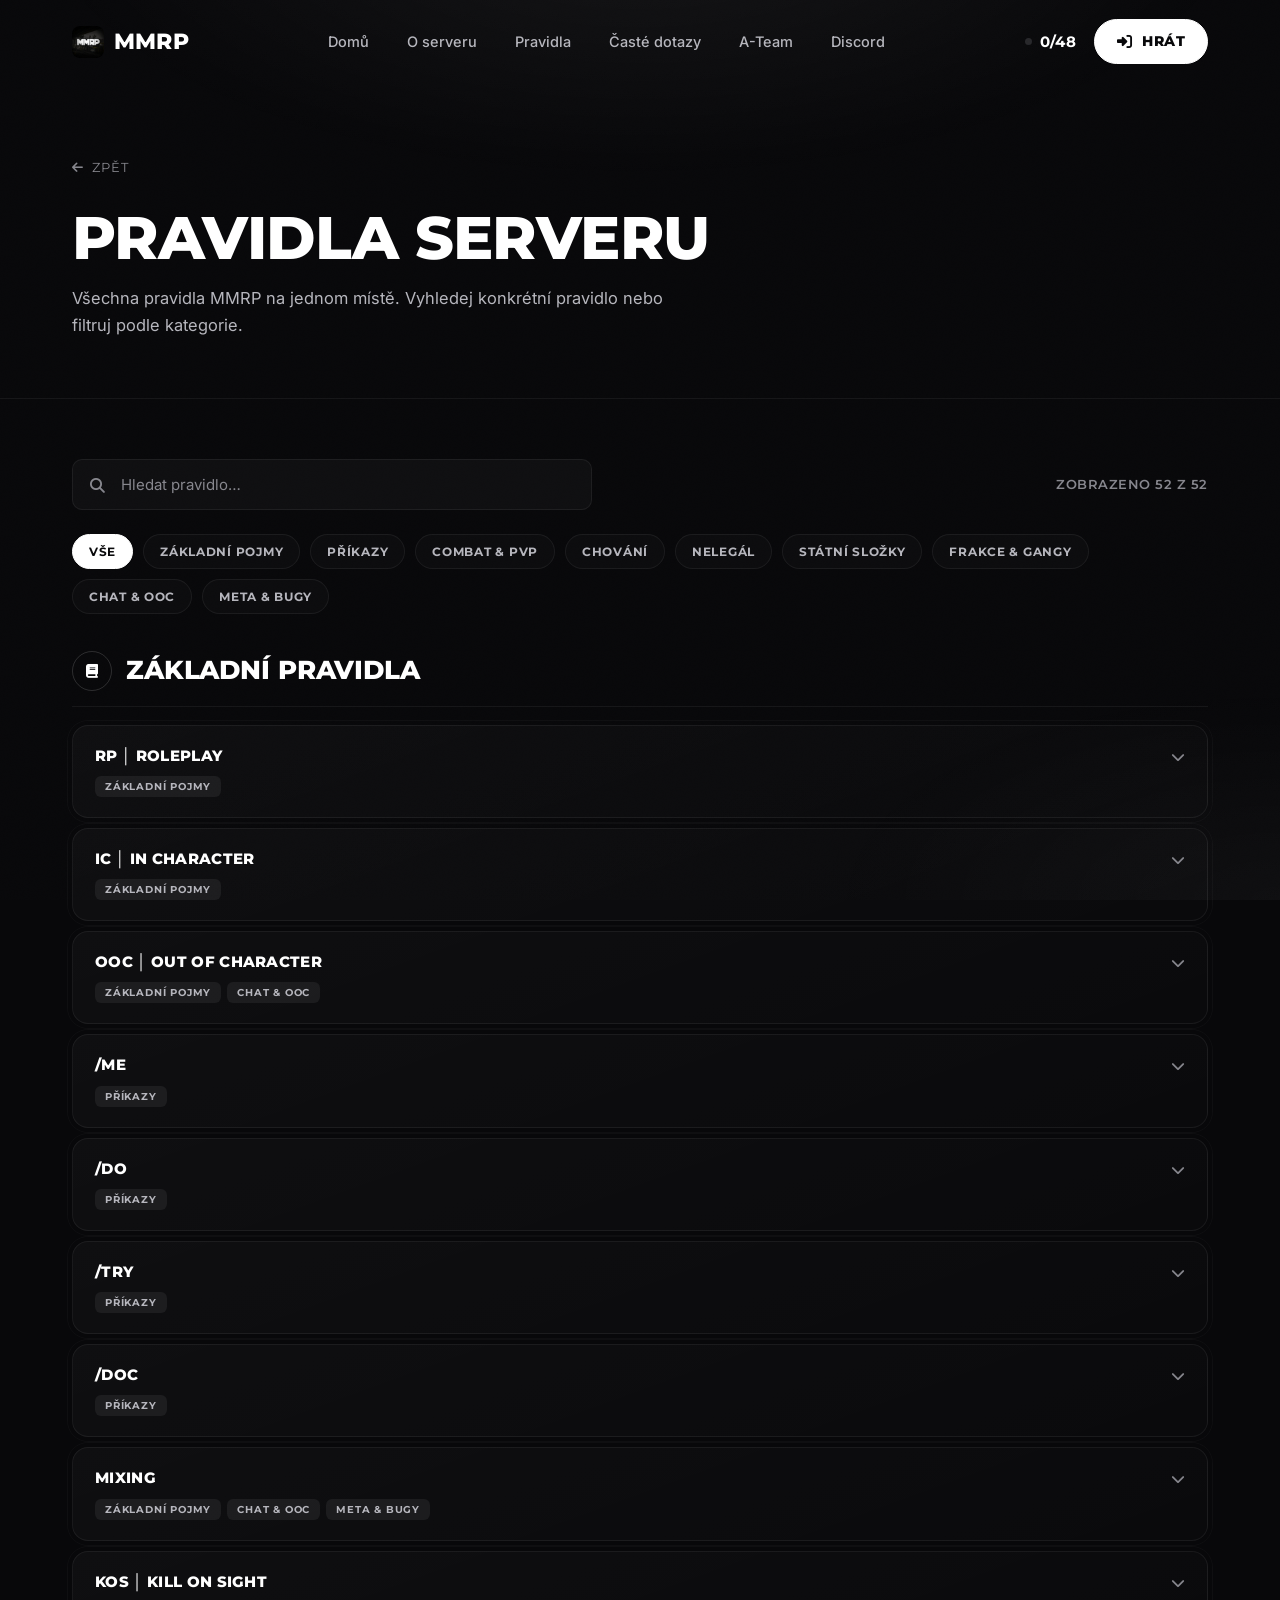
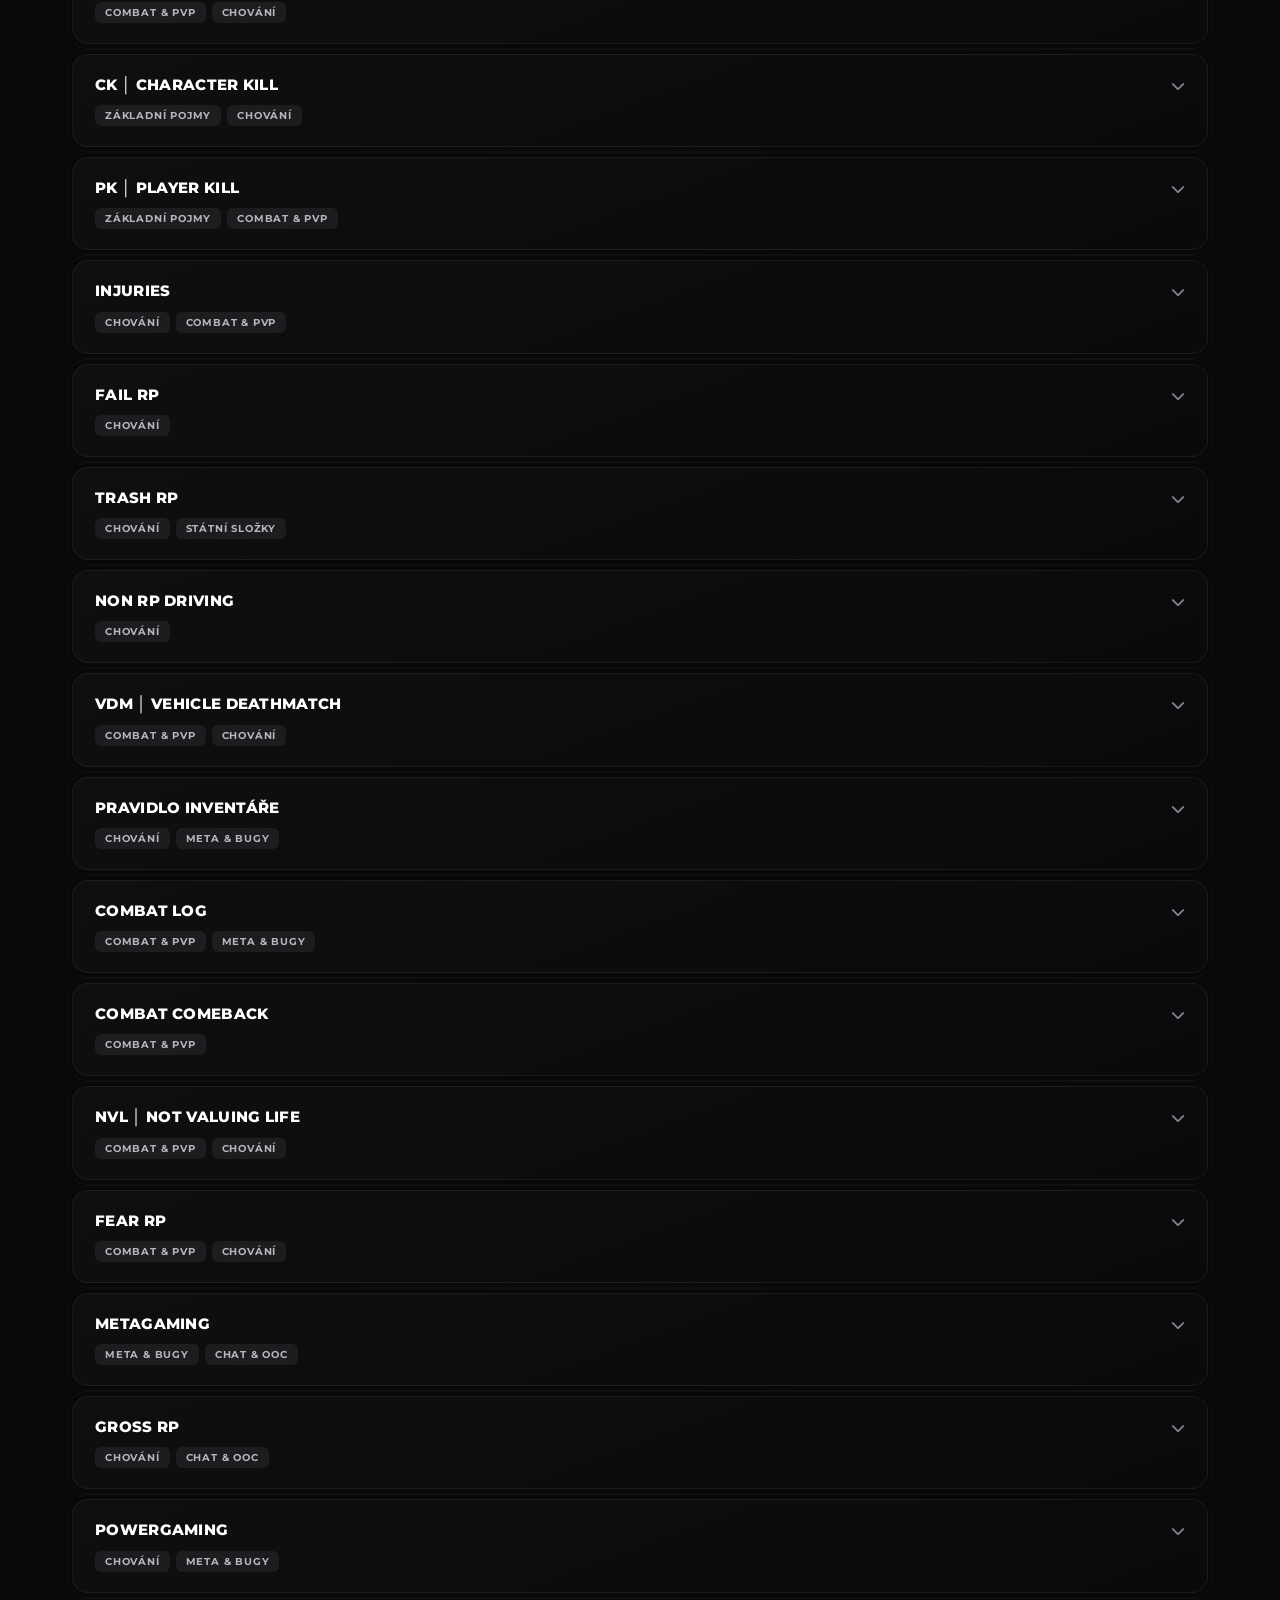
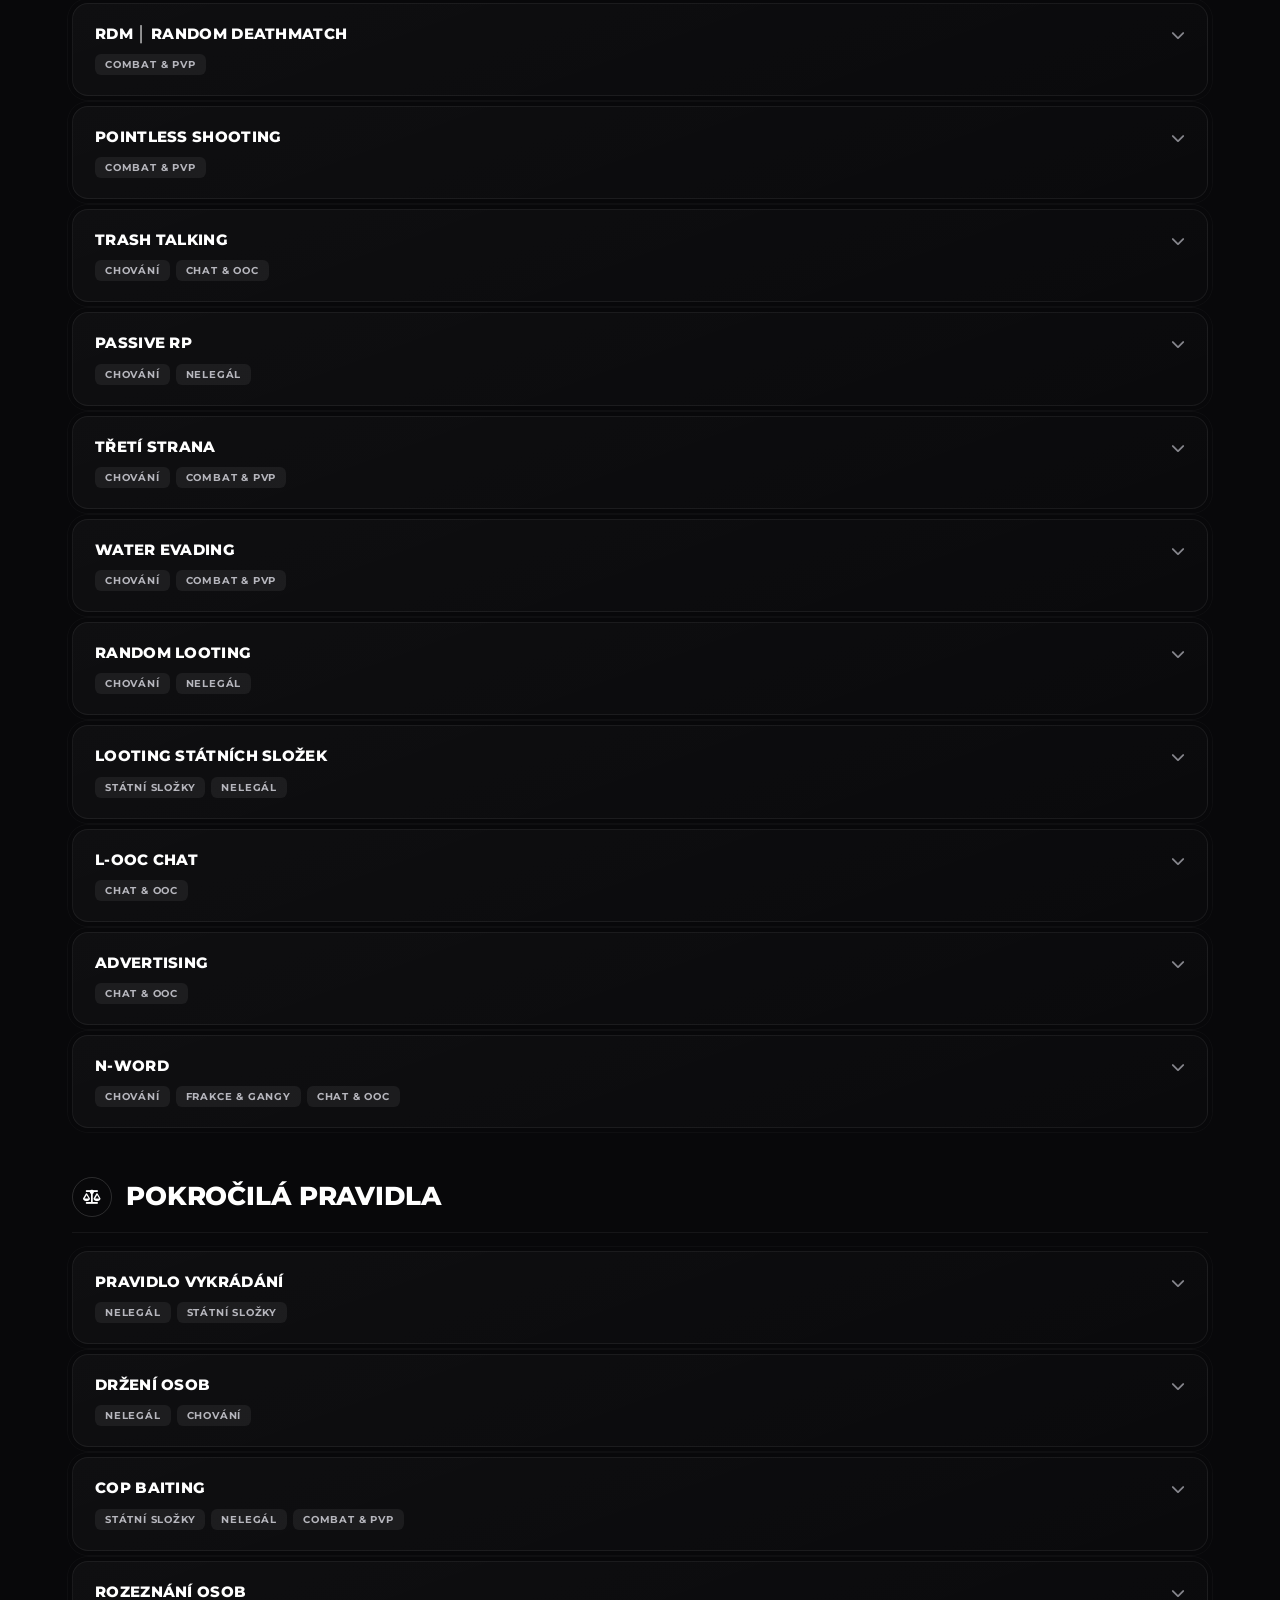
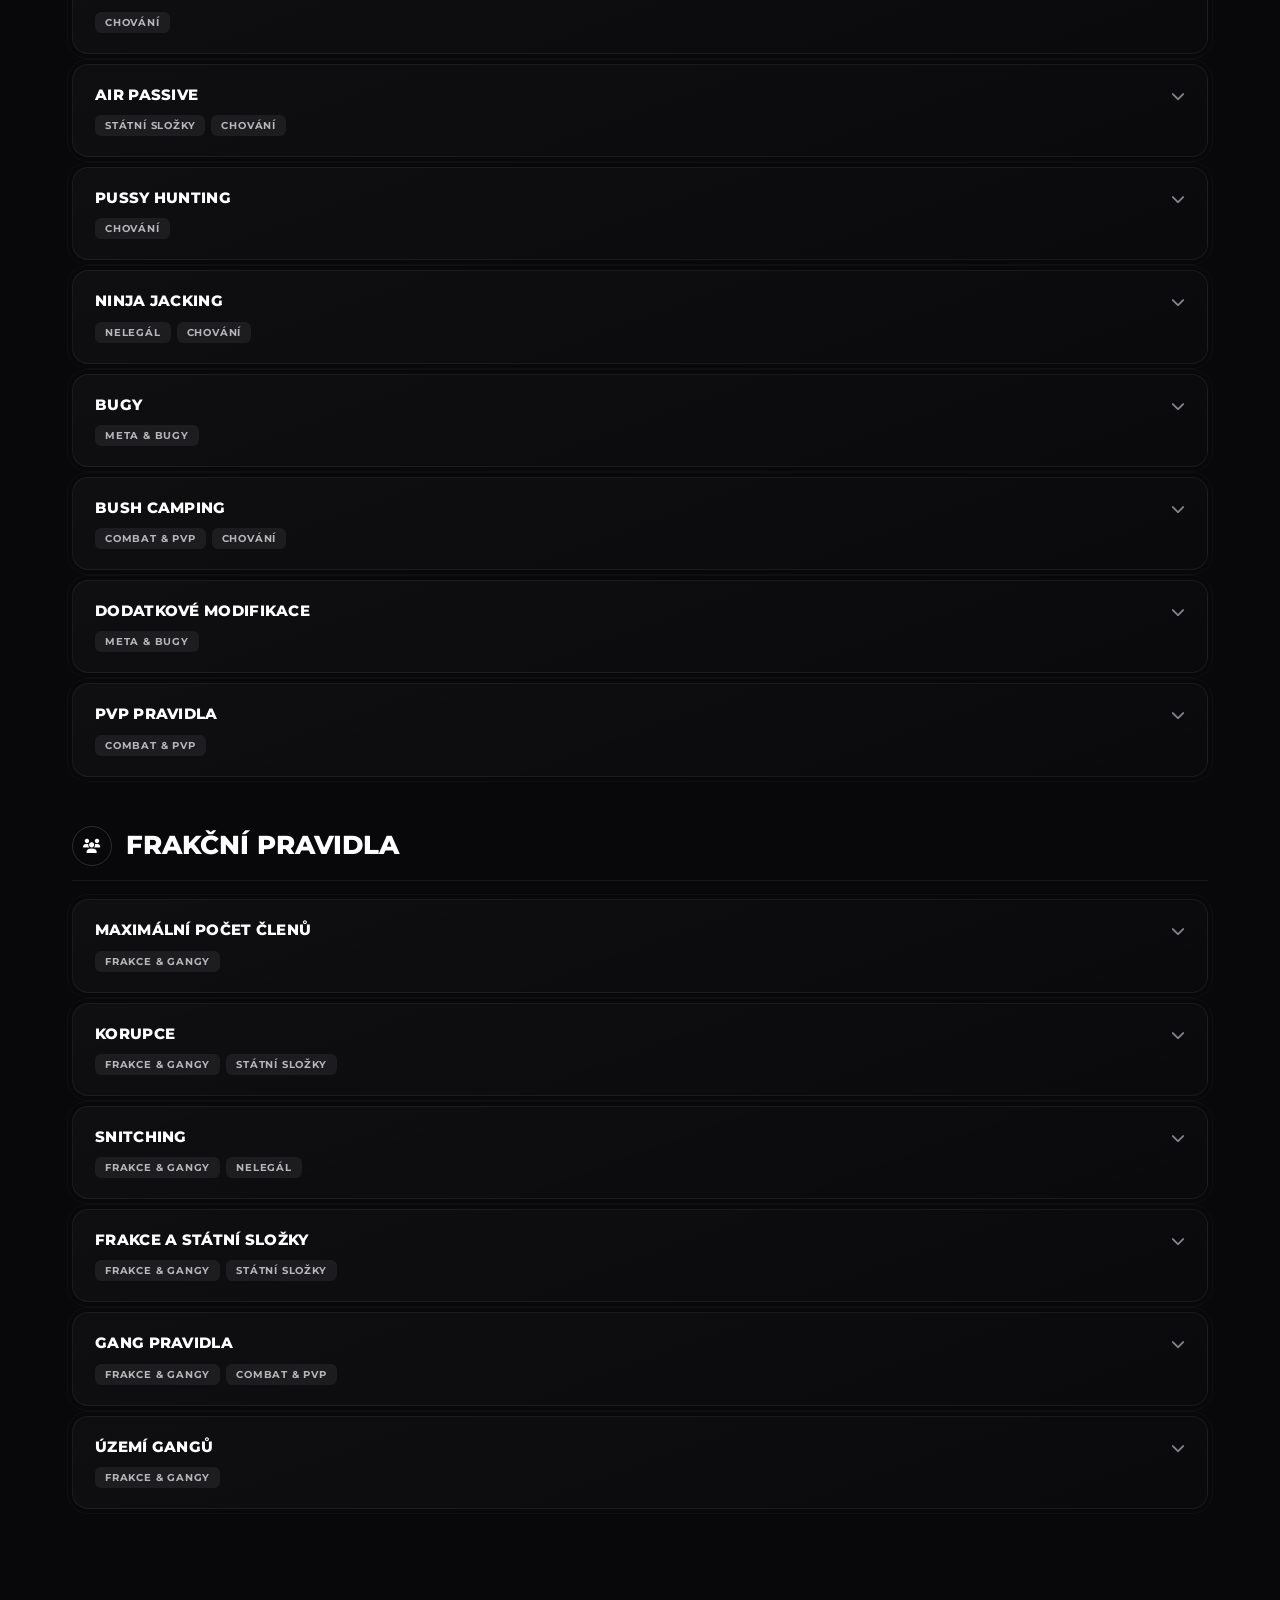
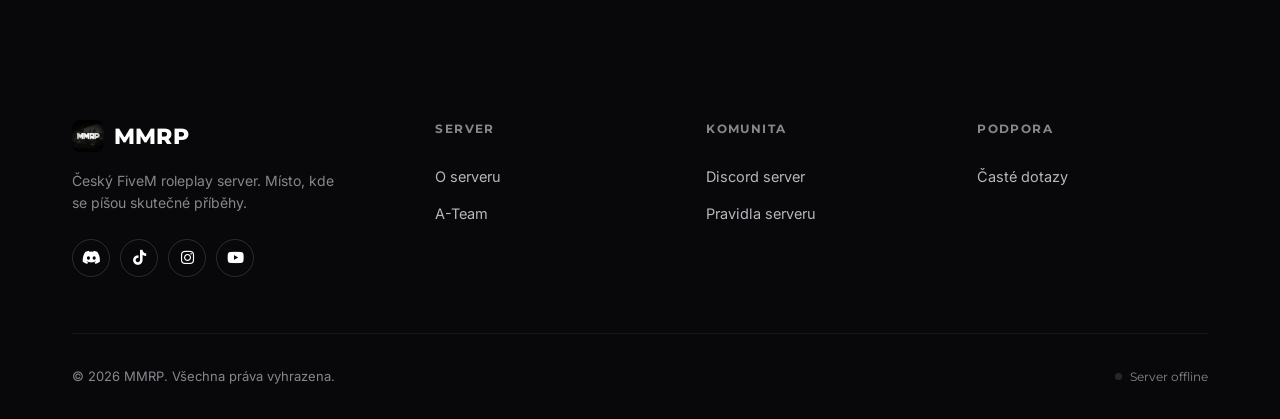
==== pravidla.html @ ff93339a "Přidat stránku pravidel s vyhledáváním, tagy a všemi pravidly z GitBooku Co-authored-by: Govenn <luk" ====
<!DOCTYPE html>
<html lang="cs">
<head>
<meta charset="UTF-8">
<meta name="viewport" content="width=device-width, initial-scale=1.0">
<title>Pravidla serveru | MMRP</title>
<meta name="description" content="Kompletní pravidla FiveM roleplay serveru MMRP — vyhledávání, kategorie a tagy.">

<link rel="preconnect" href="https://fonts.googleapis.com">
<link rel="preconnect" href="https://fonts.gstatic.com" crossorigin>
<link href="https://fonts.googleapis.com/css2?family=Montserrat:wght@400;500;700;800;900&family=Inter:wght@400;500;600;700;800&family=JetBrains+Mono:wght@400;500;600;700&display=swap" rel="stylesheet">
<link rel="stylesheet" href="https://cdnjs.cloudflare.com/ajax/libs/font-awesome/6.5.1/css/all.min.css">
<link rel="icon" type="image/png" href="favicon.png">
<link rel="stylesheet" href="style.css">
</head>
<body>
<nav class="nav" id="nav">
  <div class="nav-inner">
    <a href="index.html" class="logo">
      <img src="logo.webp" alt="" class="logo-icon">
      MMRP
    </a>

    <div class="nav-links" id="navLinks">
      <a href="index.html#home">Domů</a>
      <a href="index.html#o-serveru">O serveru</a>
      <a href="pravidla.html">Pravidla</a>
      <a href="index.html#faq">Časté dotazy</a>
      <a href="tym.html">A-Team</a>
      <a href="https://discord.gg/dqZ7HvwFc6" target="_blank" rel="noopener">Discord</a>
    </div>

    <div class="nav-right">
      <span class="player-count" id="playerCount">
        <span class="live-dot js-status-dot"></span><span class="js-player-count">0/48</span>
      </span>

      <div class="nav-cta">
        <a href="fivem://connect/000.000.000.000:30120" class="btn btn--primary">
          <i class="fa-solid fa-right-to-bracket"></i> Hrát
        </a>
      </div>

      <button class="nav-toggle" id="navToggle" aria-label="Otevřít menu" aria-expanded="false">
        <span class="nav-toggle-bar"></span>
        <span class="nav-toggle-bar"></span>
        <span class="nav-toggle-bar"></span>
      </button>
    </div>
  </div>
</nav>

<header class="page-hero">
  <div class="container">
    <a href="index.html" class="back-link"><i class="fa-solid fa-arrow-left"></i> Zpět</a>
    <h1 class="page-title">Pravidla serveru</h1>
    <p class="page-lead">Všechna pravidla MMRP na jednom místě. Vyhledej konkrétní pravidlo nebo filtruj podle kategorie.</p>
  </div>
</header>

<section class="section rules-page">
  <div class="container">
    <div class="rules-toolbar reveal">
      <div class="rules-search-wrap">
        <i class="fa-solid fa-magnifying-glass"></i>
        <input type="search" class="rules-search" id="rulesSearch" placeholder="Hledat pravidlo…" autocomplete="off">
      </div>
      <p class="rules-count" id="rulesCount">Načítám pravidla…</p>
    </div>

    <div class="rules-tags reveal" id="rulesTags"></div>

    <div class="rules-results reveal" id="rulesResults">
      <p class="rules-status" id="rulesStatus">Načítám pravidla…</p>
    </div>
  </div>
</section>

<footer class="footer">
  <div class="container">
    <div class="footer-top">
      <div class="footer-brand">
        <a href="index.html" class="logo"><img src="logo.webp" alt="" class="logo-icon">MMRP</a>
        <p class="footer-tagline">Český FiveM roleplay server. Místo, kde se píšou skutečné příběhy.</p>
        <div class="footer-socials">
          <a href="https://discord.gg/dqZ7HvwFc6" target="_blank" rel="noopener" aria-label="Discord"><i class="fa-brands fa-discord"></i></a>
          <a href="#" target="_blank" rel="noopener" aria-label="TikTok"><i class="fa-brands fa-tiktok"></i></a>
          <a href="#" target="_blank" rel="noopener" aria-label="Instagram"><i class="fa-brands fa-instagram"></i></a>
          <a href="#" target="_blank" rel="noopener" aria-label="YouTube"><i class="fa-brands fa-youtube"></i></a>
        </div>
      </div>

      <div class="footer-col">
        <p class="footer-col-title">Server</p>
        <a href="index.html#o-serveru">O serveru</a>
        <a href="tym.html">A-Team</a>
      </div>

      <div class="footer-col">
        <p class="footer-col-title">Komunita</p>
        <a href="https://discord.gg/dqZ7HvwFc6" target="_blank" rel="noopener">Discord server</a>
        <a href="pravidla.html">Pravidla serveru</a>
      </div>

      <div class="footer-col">
        <p class="footer-col-title">Podpora</p>
        <a href="index.html#faq">Časté dotazy</a>
      </div>
    </div>

    <div class="footer-bottom">
      <span>&copy; <span id="year"></span> MMRP. Všechna práva vyhrazena.</span>
      <span class="footer-status"><span class="live-dot js-status-dot"></span><span class="js-status-text">Načítám stav serveru…</span></span>
    </div>
  </div>
</footer>

<script src="script.js" defer></script>
</body>
</html>
---- style.css ----
/* ============================================================
   MMRP — Český FiveM Roleplay Server
   Design: hluboká černá / bílá, glassmorphism, "reflektor ve tmě"
   ============================================================ */

:root{
  /* --- Barvy --- */
  --bg:            #08080a;
  --bg-elevated:   #0c0c0f;
  --card:          #101013;
  --card-hover:    #17171b;
  --white:         #ffffff;
  --gray-100:      #e7e7ea;
  --gray-300:      #b6b6bd;
  --gray-500:      #86868d;
  --gray-700:      #3c3c41;
  --border:        rgba(255,255,255,0.06);
  --border-strong: rgba(255,255,255,0.15);
  --glow:          rgba(255,255,255,0.14);

  /* --- Typografie --- */
  --font-display: 'Montserrat', sans-serif;
  --font-body:    'Inter', sans-serif;
  --font-mono:    'JetBrains Mono', monospace;

  /* --- Rozvržení --- */
  --nav-height: 84px;
  --radius-sm: 10px;
  --radius-md: 16px;
  --radius-lg: 24px;
  --ease: cubic-bezier(.16,.84,.44,1);
}

*,*::before,*::after{ box-sizing:border-box; margin:0; padding:0; }

html{
  scroll-behavior:smooth;
  background:var(--bg);
}

body{
  font-family:var(--font-body);
  background:var(--bg);
  color:var(--white);
  line-height:1.6;
  overflow-x:hidden;
  position:relative;
  -webkit-font-smoothing:antialiased;
}

/* jemný vinětový podklad + zrnitá textura pro "tajemný" pocit */
body::before{
  content:'';
  position:fixed;
  inset:0;
  background:
    radial-gradient(ellipse 80% 50% at 50% -10%, rgba(255,255,255,0.06), transparent 60%),
    radial-gradient(ellipse 60% 40% at 100% 100%, rgba(255,255,255,0.03), transparent 60%);
  pointer-events:none;
  z-index:0;
}

body::after{
  content:'';
  position:fixed;
  inset:0;
  z-index:999;
  pointer-events:none;
  opacity:.025;
  mix-blend-mode:overlay;
  background-image:url("data:image/svg+xml,%3Csvg xmlns='http://www.w3.org/2000/svg' width='140' height='140'%3E%3Cfilter id='n'%3E%3CfeTurbulence type='fractalNoise' baseFrequency='0.85' numOctaves='2' stitchTiles='stitch'/%3E%3C/filter%3E%3Crect width='100%25' height='100%25' filter='url(%23n)'/%3E%3C/svg%3E");
}

img{ max-width:100%; display:block; }
a{ color:inherit; text-decoration:none; }
ul{ list-style:none; }
button{ font-family:inherit; cursor:pointer; border:none; background:none; color:inherit; }

::selection{ background:var(--white); color:var(--bg); }

/* Přístupnost: viditelný focus */
a:focus-visible, button:focus-visible{
  outline:2px solid var(--white);
  outline-offset:4px;
  border-radius:4px;
}

/* Respekt k redukovanému pohybu */
@media (prefers-reduced-motion: reduce){
  *{ animation-duration:0.01ms !important; animation-iteration-count:1 !important; transition-duration:0.01ms !important; scroll-behavior:auto !important; }
}

.container{
  width:100%;
  max-width:1200px;
  margin:0 auto;
  padding:0 32px;
}

.section{
  position:relative;
  padding:130px 0;
  z-index:1;
}

.eyebrow{
  display:inline-flex;
  align-items:center;
  gap:10px;
  font-family:var(--font-display);
  font-size:12.5px;
  letter-spacing:.18em;
  text-transform:uppercase;
  color:var(--gray-500);
  margin-bottom:18px;
}
.eyebrow::before{
  content:'';
  width:22px; height:1px;
  background:var(--gray-500);
}

.section-title{
  font-family:var(--font-display);
  font-weight:800;
  font-size:clamp(34px, 5vw, 54px);
  letter-spacing:-.01em;
  line-height:1.08;
  text-transform:uppercase;
  margin-bottom:16px;
}

.section-desc{
  color:var(--gray-300);
  font-size:16.5px;
  max-width:560px;
  margin-bottom:64px;
}

/* --- Scroll reveal --- */
.reveal{
  opacity:0;
  transform:translateY(28px);
  transition:opacity .8s var(--ease), transform .8s var(--ease);
}
.reveal.is-visible{
  opacity:1;
  transform:translateY(0);
}

/* ============================== */
/* Tlačítka                        */
/* ============================== */
.btn{
  position:relative;
  display:inline-flex;
  align-items:center;
  justify-content:center;
  gap:10px;
  padding:16px 32px;
  font-family:var(--font-display);
  font-weight:800;
  font-size:14.5px;
  letter-spacing:.03em;
  text-transform:uppercase;
  border-radius:999px;
  transition:transform .35s var(--ease), box-shadow .35s var(--ease), background .35s var(--ease), color .35s var(--ease), border-color .35s var(--ease);
  overflow:hidden;
  white-space:nowrap;
}

.btn i{ font-size:15px; }

.btn--primary{
  background:var(--white);
  color:var(--bg);
  border:1px solid var(--white);
  box-shadow:0 0 0 0 rgba(255,255,255,.5);
}
.btn--primary:hover{
  transform:translateY(-3px);
  box-shadow:0 12px 34px rgba(255,255,255,.18);
}
.btn--primary:active{ transform:translateY(-1px); }

.btn--ghost{
  background:rgba(255,255,255,.03);
  color:var(--white);
  border:1px solid var(--border-strong);
  backdrop-filter:blur(12px);
}
.btn--ghost:hover{
  transform:translateY(-3px);
  background:rgba(255,255,255,.08);
  border-color:var(--white);
  box-shadow:0 12px 34px rgba(255,255,255,.08);
}

.btn-row{
  display:flex;
  flex-wrap:wrap;
  gap:16px;
}

/* ============================== */
/* Navigace                        */
/* ============================== */
.nav{
  position:fixed;
  top:0; left:0; right:0;
  z-index:200;
  height:var(--nav-height);
  display:flex;
  align-items:center;
  background:transparent;
  border-bottom:1px solid transparent;
  transition:background .4s var(--ease), border-color .4s var(--ease), backdrop-filter .4s var(--ease);
}
.nav.scrolled{
  background:rgba(8,8,10,.72);
  backdrop-filter:blur(18px) saturate(140%);
  border-bottom:1px solid var(--border);
}

.nav-inner{
  width:100%;
  max-width:1200px;
  margin:0 auto;
  padding:0 32px;
  display:flex;
  align-items:center;
  justify-content:space-between;
}

.logo{
  font-family:var(--font-display);
  font-weight:800;
  font-size:22px;
  letter-spacing:.01em;
  display:flex;
  align-items:center;
  gap:10px;
  transition:opacity .3s ease;
}
.logo:hover{ opacity:.85; }
.logo-icon{
  width:32px; height:32px;
  border-radius:8px;
  object-fit:cover;
  flex-shrink:0;
}

.nav-links{
  display:flex;
  align-items:center;
  gap:38px;
}
.nav-links a{
  font-size:14.5px;
  font-weight:500;
  color:var(--gray-300);
  position:relative;
  padding:6px 0;
  transition:color .3s ease;
}
.nav-links a::after{
  content:'';
  position:absolute;
  left:0; bottom:0;
  width:0%; height:1px;
  background:var(--white);
  transition:width .35s var(--ease);
}
.nav-links a:hover{ color:var(--white); }
.nav-links a:hover::after{ width:100%; }

.nav-right{
  display:flex;
  align-items:center;
  gap:18px;
}

.player-count{
  display:flex;
  align-items:center;
  font-family:var(--font-display);
  font-size:15px;
  font-weight:700;
  letter-spacing:.02em;
  color:var(--white);
  white-space:nowrap;
}

.nav-cta{
  display:flex;
  align-items:center;
  gap:14px;
}
.nav-cta .btn{ padding:11px 22px; font-size:13.5px; }

.nav-toggle{
  display:none;
  position:relative;
  width:40px;
  height:40px;
  color:var(--white);
  z-index:210;
}
.nav-toggle-bar{
  display:block;
  position:absolute;
  left:50%;
  width:22px;
  height:2px;
  border-radius:2px;
  background:currentColor;
  transform:translateX(-50%);
  transition:transform .35s var(--ease), top .35s var(--ease), opacity .25s var(--ease);
}
.nav-toggle-bar:nth-child(1){ top:13px; }
.nav-toggle-bar:nth-child(2){ top:19px; }
.nav-toggle-bar:nth-child(3){ top:25px; }
.nav-toggle.is-open .nav-toggle-bar:nth-child(1){
  top:19px;
  transform:translateX(-50%) rotate(45deg);
}
.nav-toggle.is-open .nav-toggle-bar:nth-child(2){
  opacity:0;
}
.nav-toggle.is-open .nav-toggle-bar:nth-child(3){
  top:19px;
  transform:translateX(-50%) rotate(-45deg);
}

@media (max-width:980px){
  .nav-links{
    position:fixed;
    top:var(--nav-height);
    left:0; right:0;
    flex-direction:column;
    align-items:center;
    gap:0;
    background:rgba(8,8,10,.97);
    backdrop-filter:blur(20px);
    border-bottom:1px solid var(--border);
    max-height:0;
    overflow:hidden;
    transition:max-height .45s var(--ease);
  }
  .nav-links.open{ max-height:400px; }
  .nav-links a{
    width:100%;
    padding:18px 32px;
    border-bottom:1px solid var(--border);
    text-align:center;
  }
  .nav-links a::after{ display:none; }
  .nav-cta{ display:none; }
  .nav-toggle{ display:block; }
}

@media (max-width:420px){
  .player-count{ font-size:14px; }
}

/* ============================== */
/* HERO                            */
/* ============================== */
.hero{
  position:relative;
  min-height:100svh;
  display:flex;
  align-items:center;
  justify-content:center;
  padding-top:var(--nav-height);
  overflow:hidden;
}

/* Video pozadí — noční město, ztlumené overlay gradientem */
.hero-video-wrap{
  position:absolute;
  inset:0;
  z-index:0;
  overflow:hidden;
  pointer-events:none;
}
.hero-video-cover{
  position:absolute;
  inset:0;
  z-index:1;
  background:var(--bg);
  transition:opacity 1.2s var(--ease);
}
.hero-video-wrap.is-ready .hero-video-cover{
  opacity:0;
}
.hero-video{
  position:absolute;
  top:50%;
  left:50%;
  width:100vw;
  height:56.25vw;
  min-width:177.78vh;
  min-height:100vh;
  border:0;
  transform:translate(-50%, -50%) scale(1.18);
  pointer-events:none;
  filter:saturate(.8) brightness(.55) contrast(1.05);
}
.hero-video-wrap::after{
  content:'';
  position:absolute;
  inset:0;
  z-index:2;
  background:
    radial-gradient(ellipse 90% 70% at 50% 40%, transparent 30%, rgba(8,8,10,.55) 100%),
    linear-gradient(180deg, rgba(8,8,10,.72) 0%, rgba(8,8,10,.35) 40%, rgba(8,8,10,.55) 75%, var(--bg) 100%);
}

.hero-content{
  position:relative;
  z-index:2;
  text-align:center;
  max-width:800px;
  margin:0 auto;
  padding:0 24px;
}

.hero-title{
  font-family:var(--font-display);
  font-weight:900;
  font-size:clamp(72px, 16vw, 160px);
  line-height:.94;
  letter-spacing:-.01em;
  color:var(--white);
  text-shadow:0 12px 60px rgba(0,0,0,.65);
}

.hero-desc{
  font-size:17px;
  color:var(--gray-300);
  max-width:540px;
  margin:20px auto 42px;
}

.hero .btn-row{
  justify-content:center;
  margin-bottom:70px;
}

.scroll-cue{
  display:flex;
  flex-direction:column;
  align-items:center;
  gap:8px;
  color:var(--gray-500);
  font-family:var(--font-display);
  font-size:11px;
  letter-spacing:.14em;
  text-transform:uppercase;
}
.scroll-cue i{
  animation:bounce 2s ease-in-out infinite;
}
@keyframes bounce{
  0%,100%{ transform:translateY(0); opacity:.5; }
  50%{ transform:translateY(8px); opacity:1; }
}

/* ============================== */
/* Sklo — společná karta            */
/* ============================== */
.glass-card{
  position:relative;
  isolation:isolate;
  background:linear-gradient(160deg, rgba(255,255,255,.03), rgba(255,255,255,.01));
  border:1px solid var(--border);
  outline:1px solid rgba(255,255,255,.03);
  outline-offset:4px;
  border-radius:var(--radius-md);
  overflow:hidden;
  transform:translateZ(0);
  transition:transform .5s var(--ease), border-color .5s var(--ease), outline-color .5s var(--ease), box-shadow .5s var(--ease);
}
/* Glow vychází z levého horního rohu a rozlije se přes celou dlaždici
   (jen transform + opacity → plynulé, GPU-akcelerované) */
.glass-card::before{
  content:'';
  position:absolute;
  top:0; left:0;
  width:180%;
  aspect-ratio:1;
  background:radial-gradient(
    circle at 0 0,
    rgba(var(--glow-color, 255, 255, 255), 0.16),
    rgba(var(--glow-color, 255, 255, 255), 0.05) 45%,
    transparent 72%
  );
  opacity:0;
  transform:translate(-18%, -18%) scale(.3);
  transform-origin:top left;
  transition:opacity .45s var(--ease), transform .9s var(--ease);
  pointer-events:none;
  z-index:0;
}
.glass-card > * {
  position:relative;
  z-index:1;
}
.glass-card:hover{
  transform:translateY(-5px) translateZ(0);
  border-color:var(--border-strong);
  outline-color:rgba(255,255,255,.08);
  box-shadow:0 18px 40px rgba(0,0,0,.45);
}
.glass-card:hover::before{
  opacity:1;
  transform:translate(-18%, -18%) scale(1);
}

/* ============================== */
/* STATISTIKY SMAZÁNY */
/* ============================== */
.live-dot{
  display:inline-block;
  width:7px; height:7px;
  border-radius:50%;
  background:var(--white);
  margin-right:8px;
  animation:pulse 1.8s ease-in-out infinite;
}
@keyframes pulse{
  0%,100%{ opacity:1; box-shadow:0 0 0 0 rgba(255,255,255,.5); }
  50%{ opacity:.4; box-shadow:0 0 0 6px rgba(255,255,255,0); }
}

/* Stav "server offline" — nastaveno automaticky přes JS (třída is-offline) */
.live-dot.is-offline{
  background:var(--gray-700);
  animation:none;
  opacity:.6;
}

/* ============================== */
/* STATISTIKY                      */
/* ============================== */
.stats-section{
  padding-top:0;
}

#o-serveru + .stats-section .section-desc{
  margin-bottom:44px;
}

.stats-grid{
  display:grid;
  grid-template-columns:repeat(2, 1fr);
  gap:20px;
  max-width:640px;
}

.stat-card{
  padding:32px 28px;
  text-align:center;
}

.stat-label{
  display:inline-flex;
  align-items:center;
  justify-content:center;
  gap:8px;
  font-family:var(--font-display);
  font-size:12px;
  font-weight:700;
  letter-spacing:.12em;
  text-transform:uppercase;
  color:var(--gray-500);
  margin-bottom:14px;
}

.stat-label i{
  font-size:13px;
  color:var(--gray-300);
}

.stat-value{
  font-family:var(--font-display);
  font-weight:800;
  font-size:clamp(40px, 6vw, 56px);
  line-height:1;
  letter-spacing:-.02em;
  color:var(--white);
}

/* ============================== */
/* O SERVERU / FEATURES            */
/* ============================== */
.features-grid{
  display:grid;
  grid-template-columns:repeat(4, 1fr);
  gap:20px;
  max-width:960px;
  margin:0 auto;
}

.feature-card{
  padding:0;
  display:flex;
  flex-direction:column;
  outline-color:rgba(255,255,255,.1);
}

.feature-card-head{
  display:flex;
  align-items:center;
  justify-content:center;
  min-height:0;
  margin:10px 10px 0;
  padding:12px 10px;
  background:var(--white);
  border-radius:10px;
  text-align:center;
}

.feature-icon{
  width:52px; height:52px;
  border-radius:14px;
  background:rgba(255,255,255,.05);
  border:1px solid var(--border);
  display:flex; align-items:center; justify-content:center;
  font-size:19px;
  color:var(--white);
  overflow:visible;
  flex-shrink:0;
  transition:background .35s var(--ease), border-color .35s var(--ease), color .3s var(--ease), box-shadow .35s var(--ease), transform .45s var(--ease);
}
.feature-icon i{
  display:inline-block;
  will-change:transform;
  transform-origin:50% 80%;
  transition:transform .55s var(--ease), color .3s var(--ease);
}
.guide-cta-card:hover .feature-icon{
  background:#ffffff;
  border-color:#ffffff;
  color:#08080a;
  transform:translateY(-2px);
  box-shadow:inset 0 1px 0 rgba(255,255,255,.8), 0 12px 26px rgba(0,0,0,.35);
}
.guide-cta-card:hover .feature-icon i{
  color:#08080a;
  transform:translateY(-8px) translateX(4px) rotate(-16deg) scale(1.16);
}

.feature-card:hover{
  transform:translateZ(0);
  border-color:var(--border);
  outline-color:rgba(255,255,255,.24);
  box-shadow:none;
}
.feature-card:hover::before{
  opacity:0;
  transform:translate(-18%, -18%) scale(.3);
}

.feature-title{
  font-family:var(--font-display);
  font-weight:900;
  font-size:clamp(17px, 1.85vw, 20px);
  line-height:1.1;
  letter-spacing:-.01em;
  text-transform:uppercase;
  color:var(--bg);
  margin:0;
  width:100%;
  text-align:center;
}

.feature-desc{
  padding:20px 20px 26px;
  font-size:14px;
  color:var(--gray-500);
  line-height:1.7;
}

/* ============================== */
/* TÝM                             */
/* ============================== */
.team-grid{
  display:grid;
  grid-template-columns:repeat(4, 1fr);
  gap:24px;
}

.team-card{
  padding:36px 28px;
  text-align:center;
}

.avatar{
  position:relative;
  width:78px; height:78px;
  border-radius:50%;
  margin:0 auto 22px;
  display:flex; align-items:center; justify-content:center;
  overflow:hidden;
  font-family:var(--font-display);
  font-weight:800;
  font-size:22px;
  letter-spacing:0;
  background:linear-gradient(155deg, rgba(255,255,255,.14), rgba(255,255,255,.02));
  border:1px solid var(--border-strong);
  transition:border-color .4s ease;
}
.avatar img{
  width:100%;
  height:100%;
  object-fit:cover;
}

.team-status{
  text-align:center;
  color:var(--gray-500);
  font-family:var(--font-display);
  font-size:13.5px;
  padding:40px 0;
}

.team-updated{
  text-align:center;
  color:var(--gray-500);
  font-family:var(--font-display);
  font-size:12px;
  letter-spacing:.05em;
  margin-top:44px;
}

/* --- Kategorie týmu: Management (fialová) / High Staff (červená) / Staff (modrá) --- */
:root{
  --glow-management: 168, 85, 247;
  --glow-highstaff:  239, 68, 68;
  --glow-staff:      59, 130, 246;
}

.team-group{ margin-bottom:64px; }
.team-group:last-child{ margin-bottom:0; }

.team-group-title{
  width:100vw;
  margin:0 0 28px calc(50% - 50vw);
  padding:16px 0;
  font-family:var(--font-display);
  font-weight:800;
  font-size:clamp(26px, 3vw, 32px);
  line-height:1.2;
  letter-spacing:-.005em;
  text-transform:uppercase;
  text-align:center;
  color:var(--bg);
  background:var(--white);
}

/* Kategorie: barevný akcent na rámečku avataru */
.team-card[data-category="management"] .avatar{
  border:2px solid rgb(var(--glow-management));
}
.team-card[data-category="high-staff"] .avatar{
  border:2px solid rgb(var(--glow-highstaff));
}
.team-card[data-category="staff"] .avatar{
  border:2px solid rgb(var(--glow-staff));
}

.team-card:hover{
  transform:translateZ(0);
  border-color:var(--border);
  outline-color:rgba(255,255,255,.03);
  box-shadow:none;
}
.team-card:hover::before{
  opacity:0;
  transform:translate(-18%, -18%) scale(.3);
}

.team-name{
  font-size:16.5px;
  font-weight:700;
  margin-bottom:6px;
}

.team-role{
  font-family:var(--font-display);
  font-weight:700;
  font-size:11.5px;
  letter-spacing:.06em;
  text-transform:uppercase;
  color:var(--white);
  display:inline-block;
  padding:6px 14px;
  border:none;
  border-radius:6px;
}
.team-card[data-category="management"] .team-role{
  background:rgb(var(--glow-management));
}
.team-card[data-category="high-staff"] .team-role{
  background:rgb(var(--glow-highstaff));
}
.team-card[data-category="staff"] .team-role{
  background:rgb(var(--glow-staff));
}


.team-card[data-category="management"] { --glow-color: var(--glow-management); }
.team-card[data-category="high-staff"] { --glow-color: var(--glow-highstaff); }
.team-card[data-category="staff"] { --glow-color: var(--glow-staff); }

/* ============================== */
/* FINÁLNÍ CTA PÁS                 */
/* ============================== */
.cta-band{
  position:relative;
  padding:110px 0;
  text-align:center;
  border-top:1px solid var(--border);
  border-bottom:1px solid var(--border);
  overflow:hidden;
}
.cta-band::before{
  content:'';
  position:absolute;
  left:50%; top:50%;
  width:900px; height:400px;
  background:radial-gradient(ellipse, rgba(255,255,255,.07), transparent 65%);
  transform:translate(-50%,-50%);
  pointer-events:none;
}
.cta-title{
  font-family:var(--font-display);
  font-weight:800;
  font-size:clamp(32px, 5vw, 50px);
  letter-spacing:-.01em;
  text-transform:uppercase;
  margin-bottom:20px;
  position:relative;
}
.cta-desc{
  color:var(--gray-300);
  max-width:480px;
  margin:0 auto 40px;
  position:relative;
}
.cta-band .btn-row{ justify-content:center; position:relative; }

/* ============================== */
/* FOOTER                          */
/* ============================== */
.footer{
  padding:80px 0 32px;
  position:relative;
  z-index:1;
}

.footer-top{
  display:grid;
  grid-template-columns:1.4fr 1fr 1fr 1fr;
  gap:40px;
  padding-bottom:56px;
  border-bottom:1px solid var(--border);
  margin-bottom:32px;
}

.footer-brand .logo{ margin-bottom:16px; }
.footer-tagline{
  color:var(--gray-500);
  font-size:14px;
  max-width:280px;
  margin-bottom:24px;
}

.footer-socials{
  display:flex;
  gap:10px;
}
.footer-socials a{
  width:38px; height:38px;
  border-radius:50%;
  border:1px solid var(--border-strong);
  display:flex; align-items:center; justify-content:center;
  font-size:15px;
  transition:background .3s ease, color .3s ease, transform .3s ease;
}
.footer-socials a:hover{
  background:var(--white);
  color:var(--bg);
  transform:translateY(-3px);
}

.footer-col-title{
  font-family:var(--font-display);
  font-weight:700;
  font-size:12px;
  letter-spacing:.12em;
  text-transform:uppercase;
  color:var(--gray-500);
  margin-bottom:20px;
}

.footer-col a{
  display:block;
  font-size:14.5px;
  color:var(--gray-300);
  padding:7px 0;
  transition:color .3s ease, padding-left .3s ease;
}
.footer-col a:hover{
  color:var(--white);
  padding-left:5px;
}

.footer-bottom{
  display:flex;
  align-items:center;
  justify-content:space-between;
  flex-wrap:wrap;
  gap:14px;
  color:var(--gray-500);
  font-size:13px;
}
.footer-bottom .footer-status{
  display:flex;
  align-items:center;
  font-family:var(--font-display);
  font-size:12px;
}

/* ============================== */
/* Responzivita                    */
/* ============================== */
@media (max-width:1024px){
  .stats-grid{ grid-template-columns:repeat(2, 1fr); }
  .features-grid{ grid-template-columns:repeat(2, 1fr); }
  .team-grid{ grid-template-columns:repeat(2, 1fr); }
  .footer-top{ grid-template-columns:1fr 1fr; }
}

@media (max-width:640px){
  .section{ padding:90px 0; }
  .container{ padding:0 22px; }
  .stats-grid{ grid-template-columns:1fr; }
  .features-grid{ grid-template-columns:1fr; }
  .team-grid{ grid-template-columns:1fr 1fr; gap:14px; }
  .footer-top{ grid-template-columns:1fr; gap:36px; }
  .btn-row{ flex-direction:column; width:100%; }
  .btn{ width:100%; }
  .hero-title{ font-size:clamp(64px, 22vw, 110px); }
  .section-desc{ margin-bottom:44px; }
}

/* ============================================================
   PODSTRÁNKY (Pravidla, Whitelist, FAQ, Nahlásit chybu, Stížnost)
   ============================================================ */
.page-hero{
  padding:calc(var(--nav-height) + 70px) 0 60px;
  position:relative;
  border-bottom:1px solid var(--border);
}

.back-link{
  display:inline-flex;
  align-items:center;
  gap:8px;
  font-family:var(--font-display);
  font-size:12.5px;
  letter-spacing:.08em;
  text-transform:uppercase;
  color:var(--gray-500);
  margin-bottom:28px;
  transition:color .3s ease, gap .3s ease;
}
.back-link:hover{ color:var(--white); gap:12px; }

.page-title{
  font-family:var(--font-display);
  font-weight:800;
  font-size:clamp(36px, 6vw, 60px);
  letter-spacing:-.01em;
  text-transform:uppercase;
  line-height:1.05;
  margin-bottom:16px;
}

.page-lead{
  color:var(--gray-300);
  max-width:620px;
  font-size:16.5px;
}

/* --- Pravidla (skupiny pravidel) --- */
.rule-group{ margin-bottom:56px; }
.rule-group-title{
  display:flex;
  align-items:center;
  gap:14px;
  font-family:var(--font-display);
  font-weight:800;
  font-size:23px;
  text-transform:uppercase;
  letter-spacing:-.005em;
  margin-bottom:22px;
}
.rule-group-title i{
  font-size:15px;
  width:38px; height:38px;
  border-radius:50%;
  border:1px solid var(--border-strong);
  display:flex; align-items:center; justify-content:center;
  flex-shrink:0;
}
.rule-list{ display:flex; flex-direction:column; gap:8px; }
.rule-item{
  display:flex;
  gap:16px;
  padding:18px 22px;
  border-radius:var(--radius-sm);
  border:1px solid var(--border);
  background:rgba(255,255,255,.02);
  transition:border-color .3s ease, background .3s ease;
}
.rule-item:hover{ border-color:var(--border-strong); background:rgba(255,255,255,.04); }
.rule-num{
  font-family:var(--font-mono);
  color:var(--gray-500);
  font-size:13px;
  flex-shrink:0;
  padding-top:2px;
}
.rule-text{ color:var(--gray-300); font-size:15px; line-height:1.7; }
.rule-text strong{ color:var(--white); }

/* --- Kroky (Whitelist proces) --- */
.steps-list{ display:flex; flex-direction:column; }
.step-item{
  position:relative;
  display:flex;
  gap:24px;
  padding:32px 0;
  border-bottom:1px solid var(--border);
}
.step-item:last-child{ border-bottom:none; }
.step-num{
  font-family:var(--font-mono);
  font-size:14px;
  color:var(--gray-500);
  flex-shrink:0;
  width:52px;
  padding-top:4px;
}
.step-body h3{ font-size:19px; font-weight:700; margin-bottom:10px; }
.step-body p{ color:var(--gray-500); font-size:14.5px; line-height:1.7; max-width:540px; }

/* --- FAQ akordeon --- */
.faq-list{ display:flex; flex-direction:column; gap:12px; }
.faq-item{
  border:1px solid var(--border);
  border-radius:var(--radius-sm);
  overflow:hidden;
  background:rgba(255,255,255,.02);
  transition:border-color .3s ease;
}
.faq-item.open{ border-color:var(--border-strong); }
.faq-question{
  width:100%;
  display:flex;
  align-items:center;
  justify-content:space-between;
  gap:16px;
  padding:22px 24px;
  text-align:left;
  font-size:15.5px;
  font-weight:600;
}
.faq-question i{
  color:var(--gray-500);
  transition:transform .35s var(--ease);
  flex-shrink:0;
}
.faq-item.open .faq-question i{ transform:rotate(180deg); }
.faq-answer{
  display:grid;
  grid-template-rows:0fr;
  transition:grid-template-rows .55s cubic-bezier(.4,0,.2,1);
}
.faq-item.open .faq-answer{ grid-template-rows:1fr; }
.faq-answer-inner{
  min-height:0;
  overflow:hidden;
  padding:0 24px;
  border-top:1px solid transparent;
  color:var(--gray-500);
  font-size:14.5px;
  line-height:1.75;
  opacity:0;
  transform:translateY(-6px);
  transition:
    opacity .45s cubic-bezier(.4,0,.2,1),
    transform .45s cubic-bezier(.4,0,.2,1),
    padding .55s cubic-bezier(.4,0,.2,1),
    border-color .35s ease;
}
.faq-item.open .faq-answer-inner{
  padding:18px 24px 22px;
  border-top-color:var(--border);
  opacity:1;
  transform:translateY(0);
}

/* --- Nahlásit chybu / Podat stížnost --- */
.guide-grid{
  display:grid;
  grid-template-columns:1.3fr 1fr;
  gap:20px;
  align-items:start;
}
.guide-panel{ padding:36px 32px; }
.guide-panel h3{ font-size:19px; font-weight:700; margin-bottom:16px; }
.guide-checklist{ display:flex; flex-direction:column; gap:14px; margin-top:6px; }
.guide-checklist li{
  display:flex;
  gap:12px;
  font-size:14.5px;
  color:var(--gray-300);
  line-height:1.6;
}
.guide-checklist i{ color:var(--white); margin-top:3px; flex-shrink:0; font-size:13px; }
.guide-cta-card{ padding:34px 30px; text-align:center; }
.guide-cta-card .feature-icon{ margin:0 auto 20px; }
.guide-cta-card h3{ font-size:19px; margin-bottom:10px; }
.guide-cta-card p{ color:var(--gray-500); font-size:14px; margin-bottom:26px; }

@media (max-width:860px){
  .guide-grid{ grid-template-columns:1fr; }
}

/* --- Stránka pravidel --- */
.rules-page{
  padding-top:60px;
}

.rules-toolbar{
  display:flex;
  align-items:center;
  justify-content:space-between;
  gap:20px;
  flex-wrap:wrap;
  margin-bottom:24px;
}

.rules-search-wrap{
  position:relative;
  flex:1;
  min-width:min(100%, 420px);
  max-width:520px;
}

.rules-search-wrap i{
  position:absolute;
  left:18px;
  top:50%;
  transform:translateY(-50%);
  color:var(--gray-500);
  font-size:15px;
  pointer-events:none;
}

.rules-search{
  width:100%;
  padding:15px 18px 15px 48px;
  border-radius:var(--radius-sm);
  border:1px solid var(--border);
  background:rgba(255,255,255,.03);
  color:var(--white);
  font-family:var(--font-body);
  font-size:15px;
  transition:border-color .3s ease, background .3s ease, box-shadow .3s ease;
}

.rules-search::placeholder{ color:var(--gray-500); }

.rules-search:focus{
  outline:none;
  border-color:var(--border-strong);
  background:rgba(255,255,255,.05);
  box-shadow:0 0 0 3px rgba(255,255,255,.06);
}

.rules-count{
  font-family:var(--font-display);
  font-size:13px;
  font-weight:600;
  letter-spacing:.04em;
  text-transform:uppercase;
  color:var(--gray-500);
  white-space:nowrap;
}

.rules-tags{
  display:flex;
  flex-wrap:wrap;
  gap:10px;
  margin-bottom:36px;
}

.rules-tag{
  padding:9px 16px;
  border-radius:999px;
  border:1px solid var(--border);
  background:rgba(255,255,255,.02);
  color:var(--gray-300);
  font-family:var(--font-display);
  font-size:12px;
  font-weight:700;
  letter-spacing:.06em;
  text-transform:uppercase;
  transition:background .25s ease, border-color .25s ease, color .25s ease, transform .25s ease;
}

.rules-tag:hover{
  border-color:var(--border-strong);
  color:var(--white);
  transform:translateY(-1px);
}

.rules-tag.is-active{
  background:var(--white);
  border-color:var(--white);
  color:var(--bg);
}

.rules-category{
  margin-bottom:48px;
}

.rules-category:last-child{ margin-bottom:0; }

.rules-category-head{
  display:flex;
  align-items:center;
  gap:14px;
  margin-bottom:18px;
  padding-bottom:14px;
  border-bottom:1px solid var(--border);
}

.rules-category-head i{
  width:40px;
  height:40px;
  border-radius:50%;
  border:1px solid var(--border-strong);
  display:flex;
  align-items:center;
  justify-content:center;
  font-size:14px;
  color:var(--white);
  flex-shrink:0;
}

.rules-category-title{
  font-family:var(--font-display);
  font-weight:800;
  font-size:clamp(20px, 3vw, 26px);
  text-transform:uppercase;
  letter-spacing:-.005em;
}

.rules-list{
  display:flex;
  flex-direction:column;
  gap:10px;
}

.rule-card{
  overflow:hidden;
  transition:border-color .3s ease;
}

.rule-card.is-open{
  border-color:var(--border-strong);
}

.rule-card.is-hidden{
  display:none;
}

.rule-card-toggle{
  width:100%;
  display:flex;
  align-items:flex-start;
  justify-content:space-between;
  gap:16px;
  padding:20px 22px;
  text-align:left;
}

.rule-card-main{
  flex:1;
  min-width:0;
}

.rule-card-title{
  font-family:var(--font-display);
  font-weight:800;
  font-size:15px;
  letter-spacing:.02em;
  text-transform:uppercase;
  color:var(--white);
  margin-bottom:10px;
  line-height:1.35;
}

.rule-card-tags{
  display:flex;
  flex-wrap:wrap;
  gap:6px;
}

.rule-card-tag{
  padding:4px 10px;
  border-radius:6px;
  background:rgba(255,255,255,.06);
  color:var(--gray-300);
  font-family:var(--font-display);
  font-size:10px;
  font-weight:700;
  letter-spacing:.08em;
  text-transform:uppercase;
}

.rule-card-icon{
  color:var(--gray-500);
  font-size:14px;
  margin-top:4px;
  flex-shrink:0;
  transition:transform .35s var(--ease), color .3s ease;
}

.rule-card.is-open .rule-card-icon{
  transform:rotate(180deg);
  color:var(--white);
}

.rule-card-body{
  display:grid;
  grid-template-rows:0fr;
  transition:grid-template-rows .45s cubic-bezier(.4,0,.2,1);
}

.rule-card.is-open .rule-card-body{
  grid-template-rows:1fr;
}

.rule-card-content{
  min-height:0;
  overflow:hidden;
}

.rule-card-content-inner{
  padding:0 22px 22px;
  border-top:1px solid var(--border);
  color:var(--gray-300);
  font-size:14.5px;
  line-height:1.75;
}

.rule-card-content-inner p{ margin-bottom:12px; }
.rule-card-content-inner p:last-child{ margin-bottom:0; }
.rule-card-content-inner ul{
  margin:8px 0 12px;
  padding-left:20px;
  list-style:disc;
}
.rule-card-content-inner li{ margin-bottom:6px; }
.rule-card-content-inner strong{ color:var(--white); font-weight:700; }

.rules-empty,
.rules-status{
  text-align:center;
  color:var(--gray-500);
  font-size:15px;
  padding:48px 20px;
}

@media (max-width:640px){
  .rules-toolbar{
    flex-direction:column;
    align-items:stretch;
  }
  .rules-search-wrap{
    max-width:none;
  }
  .rules-count{
    text-align:left;
  }
  .rule-card-toggle{
    padding:18px 16px;
  }
  .rule-card-content-inner{
    padding:0 16px 18px;
  }
}
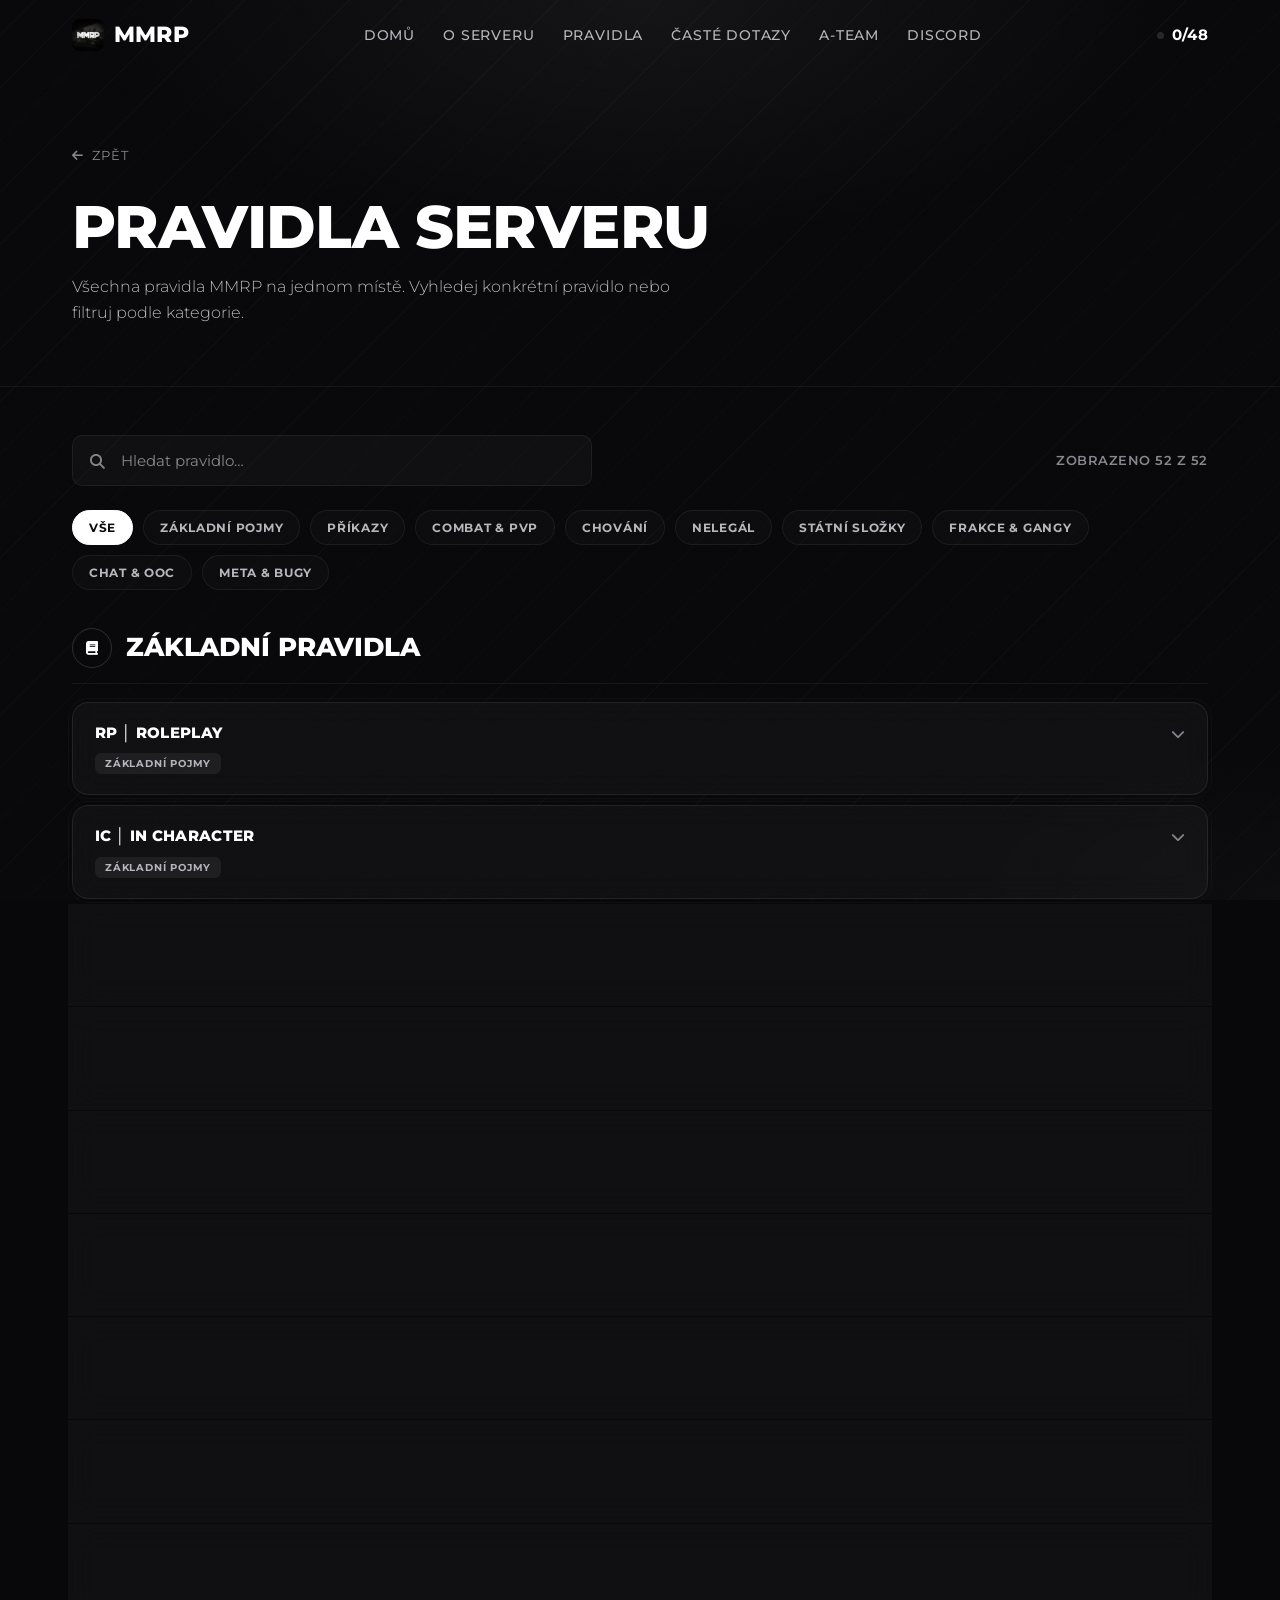
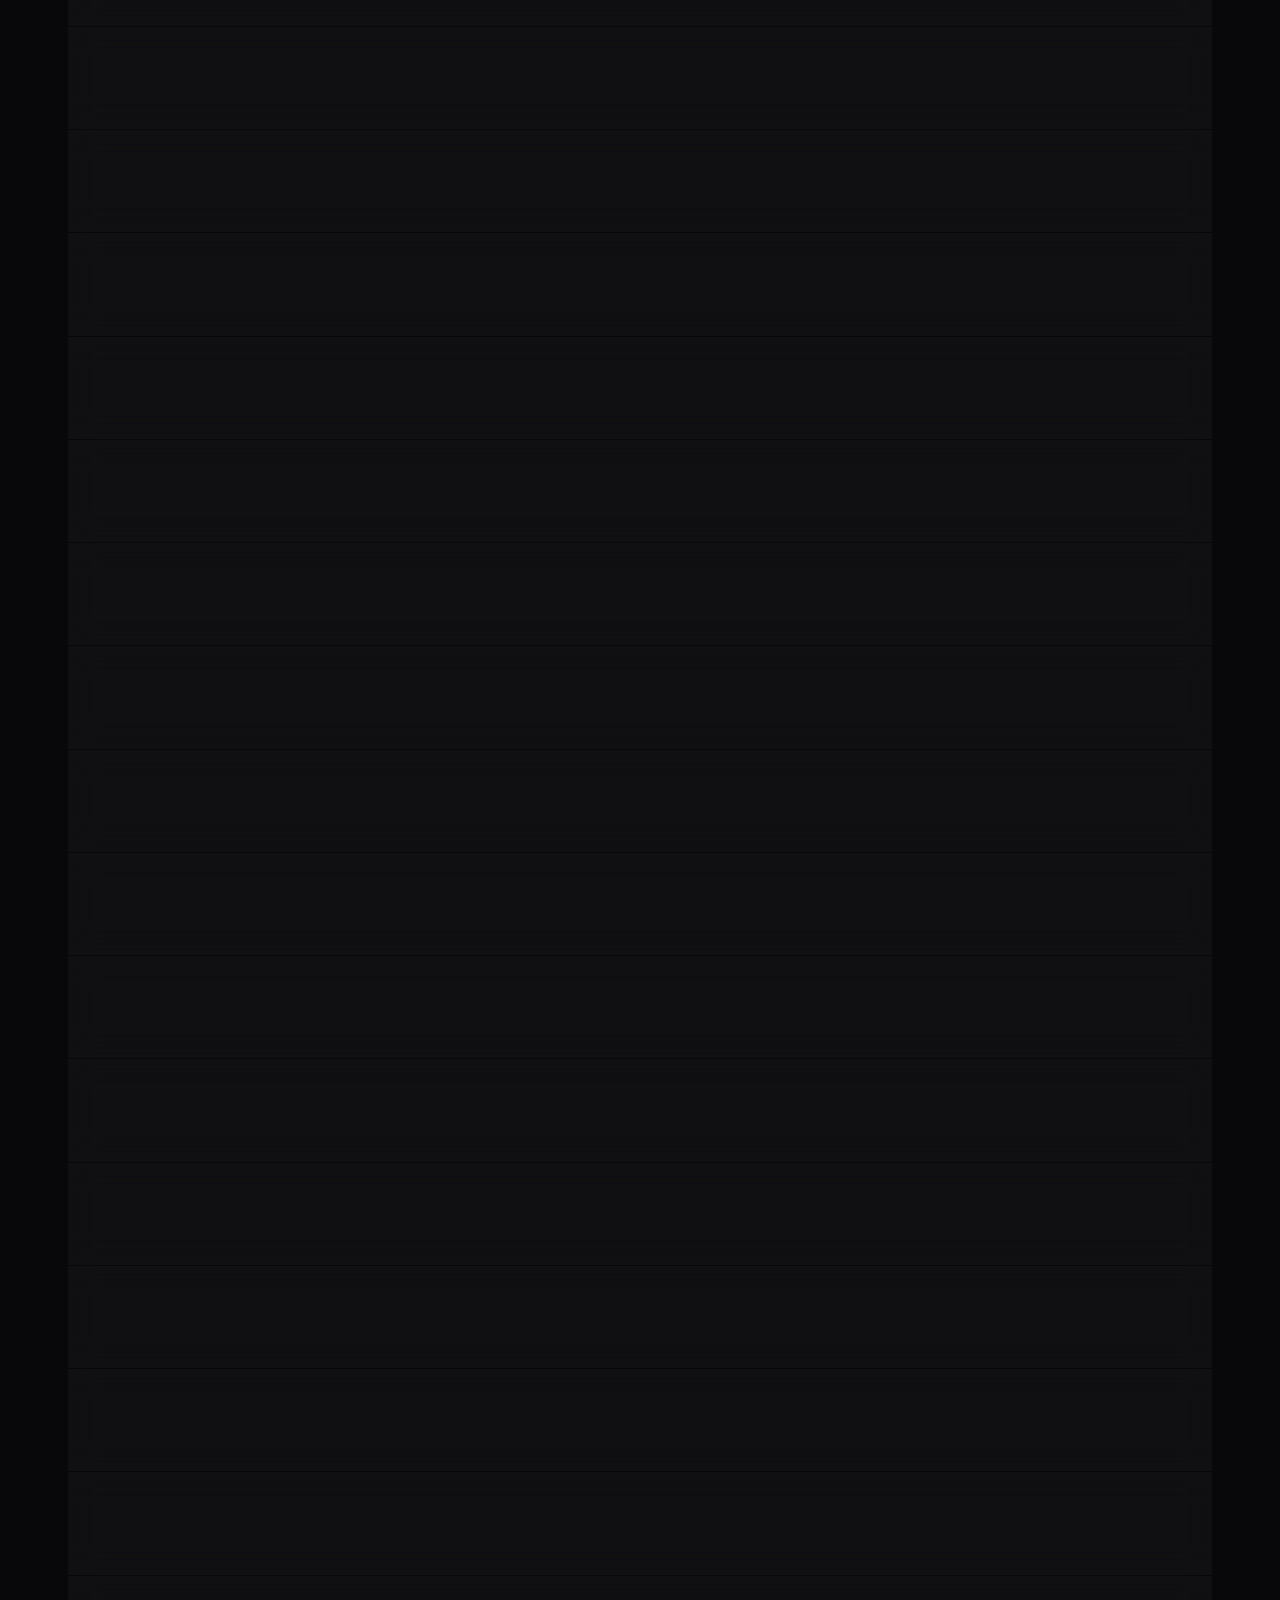
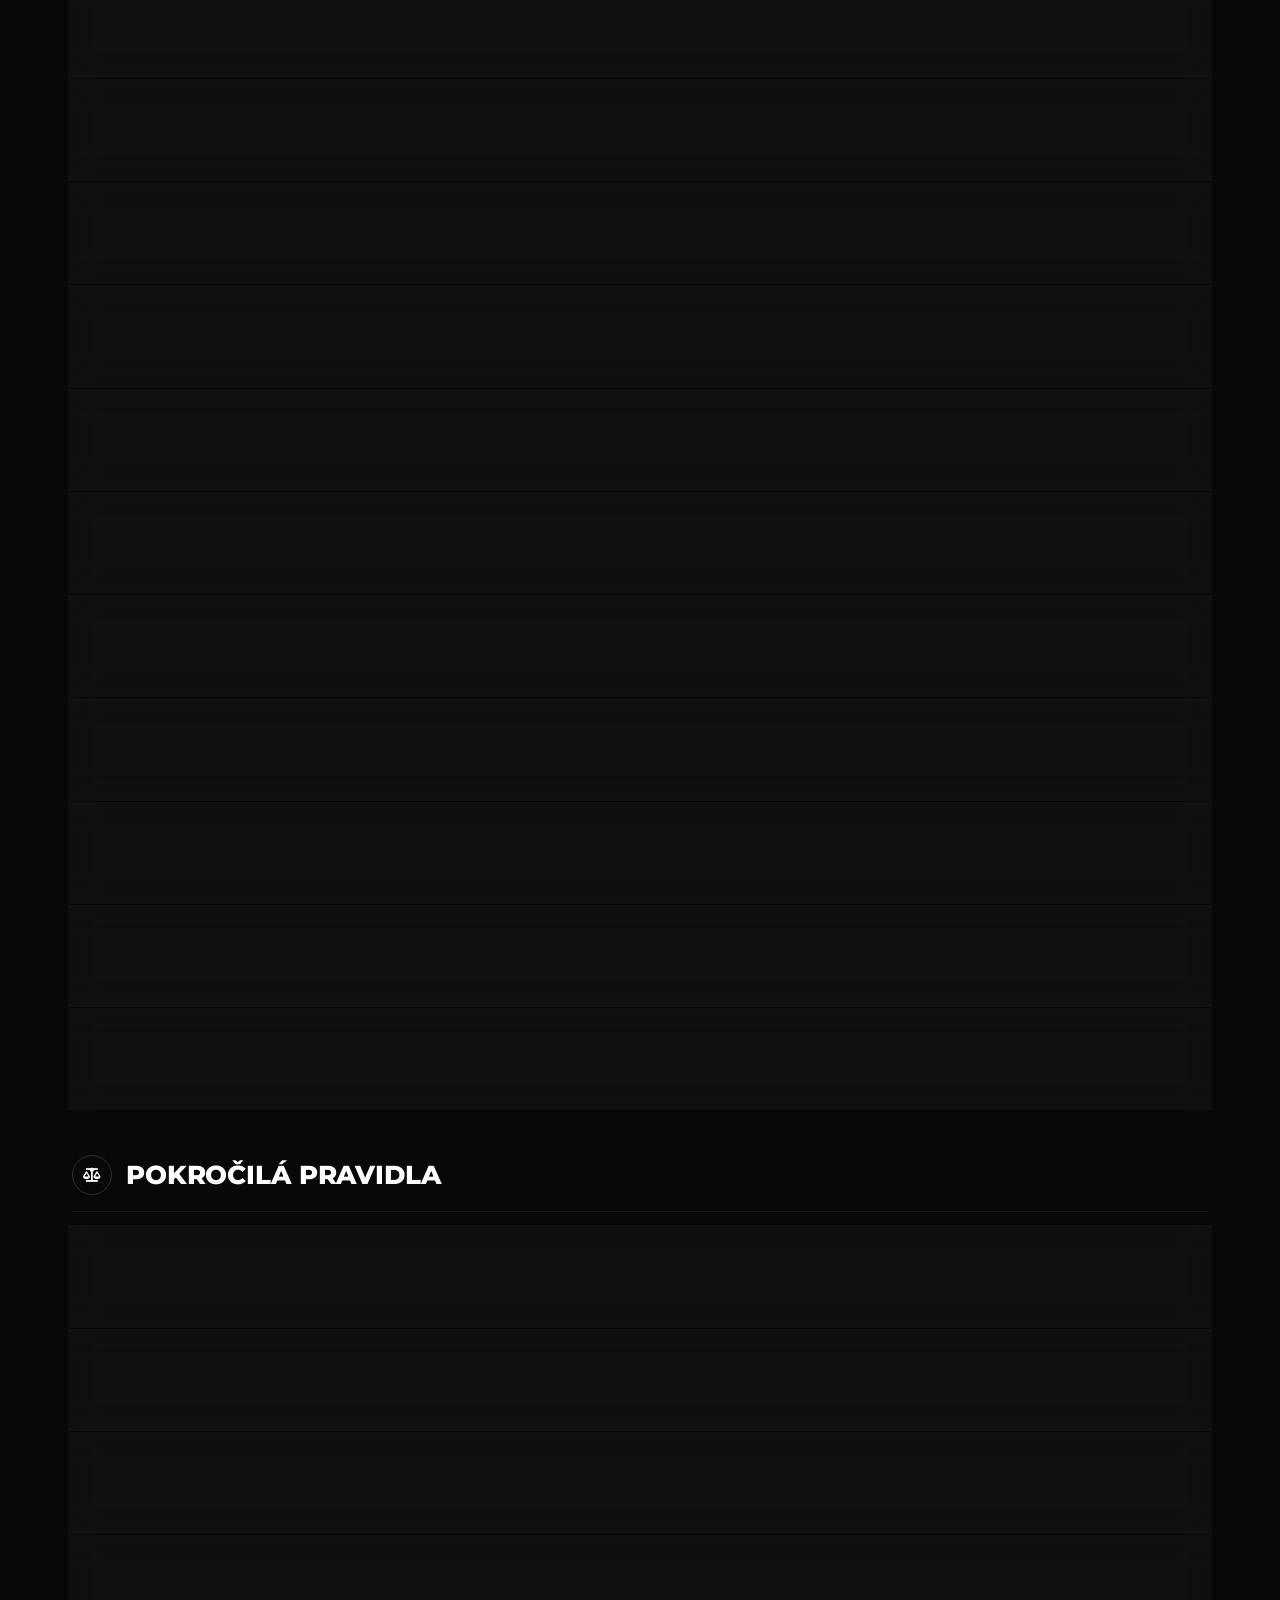
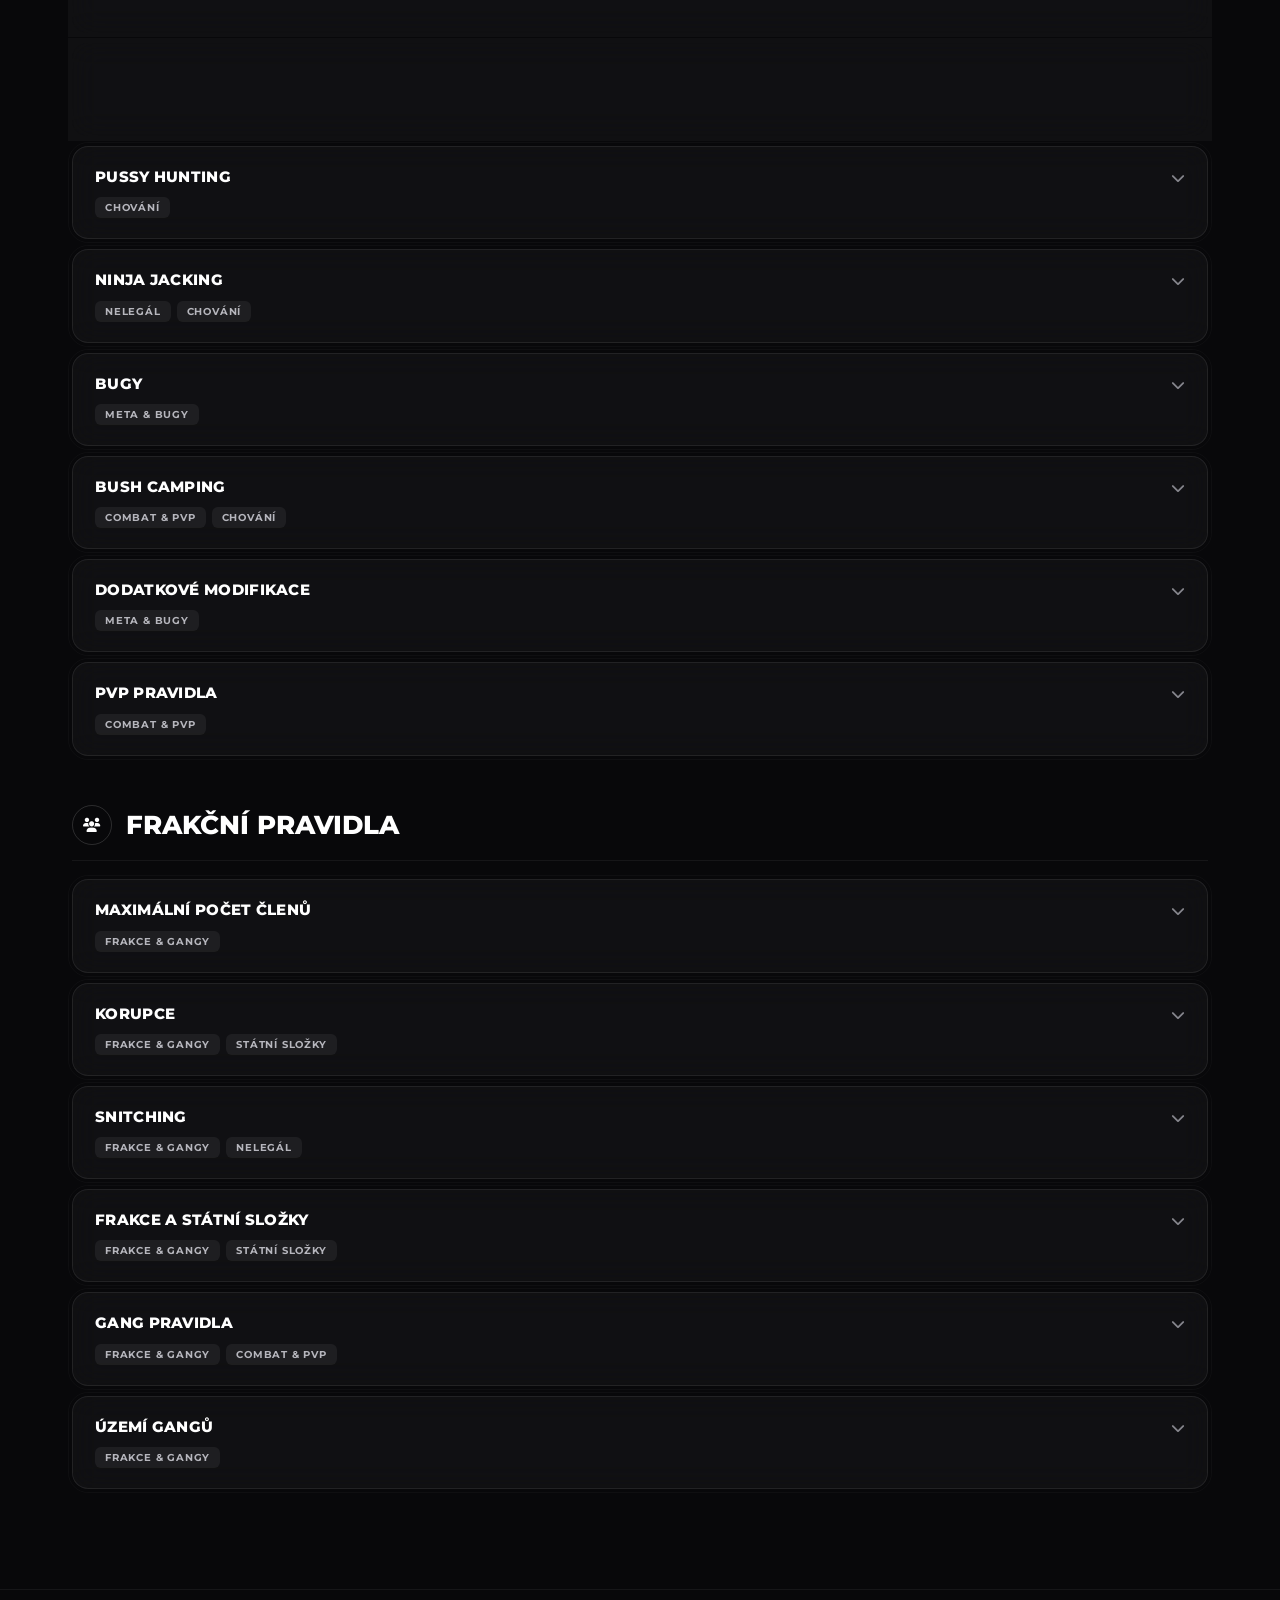
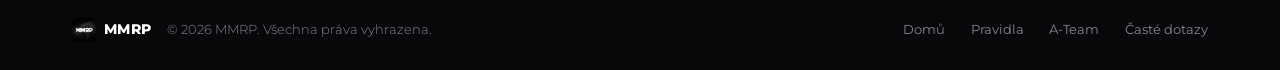
==== commit 35a03adf: "Redesign UI inspired by rpcko.fun — minimal glassy look - Remove stats section, nav Hrát button, and" ====
--- a/pravidla.html
+++ b/pravidla.html
@@ -8,7 +8,7 @@
 
 <link rel="preconnect" href="https://fonts.googleapis.com">
 <link rel="preconnect" href="https://fonts.gstatic.com" crossorigin>
-<link href="https://fonts.googleapis.com/css2?family=Montserrat:wght@400;500;700;800;900&family=Inter:wght@400;500;600;700;800&family=JetBrains+Mono:wght@400;500;600;700&display=swap" rel="stylesheet">
+<link href="https://fonts.googleapis.com/css2?family=Montserrat:wght@300;400;500;700;800;900&family=JetBrains+Mono:wght@400;500;600;700&display=swap" rel="stylesheet">
 <link rel="stylesheet" href="https://cdnjs.cloudflare.com/ajax/libs/font-awesome/6.5.1/css/all.min.css">
 <link rel="icon" type="image/png" href="favicon.png">
 <link rel="stylesheet" href="style.css">
@@ -34,12 +34,6 @@
       <span class="player-count" id="playerCount">
         <span class="live-dot js-status-dot"></span><span class="js-player-count">0/48</span>
       </span>
-
-      <div class="nav-cta">
-        <a href="fivem://connect/000.000.000.000:30120" class="btn btn--primary">
-          <i class="fa-solid fa-right-to-bracket"></i> Hrát
-        </a>
-      </div>
 
       <button class="nav-toggle" id="navToggle" aria-label="Otevřít menu" aria-expanded="false">
         <span class="nav-toggle-bar"></span>
@@ -78,39 +72,20 @@
 
 <footer class="footer">
   <div class="container">
-    <div class="footer-top">
-      <div class="footer-brand">
-        <a href="index.html" class="logo"><img src="logo.webp" alt="" class="logo-icon">MMRP</a>
-        <p class="footer-tagline">Český FiveM roleplay server. Místo, kde se píšou skutečné příběhy.</p>
-        <div class="footer-socials">
-          <a href="https://discord.gg/dqZ7HvwFc6" target="_blank" rel="noopener" aria-label="Discord"><i class="fa-brands fa-discord"></i></a>
-          <a href="#" target="_blank" rel="noopener" aria-label="TikTok"><i class="fa-brands fa-tiktok"></i></a>
-          <a href="#" target="_blank" rel="noopener" aria-label="Instagram"><i class="fa-brands fa-instagram"></i></a>
-          <a href="#" target="_blank" rel="noopener" aria-label="YouTube"><i class="fa-brands fa-youtube"></i></a>
-        </div>
+    <div class="footer-bar">
+      <div class="footer-bar-left">
+        <a href="index.html" class="footer-logo">
+          <img src="logo.webp" alt="" class="logo-icon">
+          <span>MMRP</span>
+        </a>
+        <span class="footer-copy">&copy; <span id="year"></span> MMRP. Všechna práva vyhrazena.</span>
       </div>
-
-      <div class="footer-col">
-        <p class="footer-col-title">Server</p>
-        <a href="index.html#o-serveru">O serveru</a>
+      <nav class="footer-bar-links" aria-label="Patička">
+        <a href="index.html">Domů</a>
+        <a href="pravidla.html">Pravidla</a>
         <a href="tym.html">A-Team</a>
-      </div>
-
-      <div class="footer-col">
-        <p class="footer-col-title">Komunita</p>
-        <a href="https://discord.gg/dqZ7HvwFc6" target="_blank" rel="noopener">Discord server</a>
-        <a href="pravidla.html">Pravidla serveru</a>
-      </div>
-
-      <div class="footer-col">
-        <p class="footer-col-title">Podpora</p>
         <a href="index.html#faq">Časté dotazy</a>
-      </div>
-    </div>
-
-    <div class="footer-bottom">
-      <span>&copy; <span id="year"></span> MMRP. Všechna práva vyhrazena.</span>
-      <span class="footer-status"><span class="live-dot js-status-dot"></span><span class="js-status-text">Načítám stav serveru…</span></span>
+      </nav>
     </div>
   </div>
 </footer>
--- a/style.css
+++ b/style.css
@@ -21,11 +21,14 @@
 
   /* --- Typografie --- */
   --font-display: 'Montserrat', sans-serif;
-  --font-body:    'Inter', sans-serif;
+  --font-body:    'Montserrat', sans-serif;
   --font-mono:    'JetBrains Mono', monospace;
 
   /* --- Rozvržení --- */
-  --nav-height: 84px;
+  --nav-height: 72px;
+  --content-max: 1200px;
+  --content-pad: 32px;
+  --content-narrow: 760px;
   --radius-sm: 10px;
   --radius-md: 16px;
   --radius-lg: 24px;
@@ -41,22 +44,30 @@
 
 body{
   font-family:var(--font-body);
+  font-weight:400;
   background:var(--bg);
   color:var(--white);
-  line-height:1.6;
+  line-height:1.65;
   overflow-x:hidden;
   position:relative;
   -webkit-font-smoothing:antialiased;
 }
 
-/* jemný vinětový podklad + zrnitá textura pro "tajemný" pocit */
+/* Diagonální vzorec + jemné světlo — glassy atmosféra */
 body::before{
   content:'';
   position:fixed;
   inset:0;
   background:
-    radial-gradient(ellipse 80% 50% at 50% -10%, rgba(255,255,255,0.06), transparent 60%),
-    radial-gradient(ellipse 60% 40% at 100% 100%, rgba(255,255,255,0.03), transparent 60%);
+    repeating-linear-gradient(
+      -45deg,
+      transparent,
+      transparent 36px,
+      rgba(255,255,255,.018) 36px,
+      rgba(255,255,255,.018) 37px
+    ),
+    radial-gradient(ellipse 70% 45% at 50% 0%, rgba(255,255,255,.05), transparent 65%),
+    radial-gradient(ellipse 50% 35% at 100% 100%, rgba(255,255,255,.025), transparent 60%);
   pointer-events:none;
   z-index:0;
 }
@@ -93,15 +104,40 @@
 
 .container{
   width:100%;
-  max-width:1200px;
+  max-width:var(--content-max);
   margin:0 auto;
-  padding:0 32px;
+  padding:0 var(--content-pad);
+}
+
+.container--narrow{
+  max-width:var(--content-narrow);
+}
+
+.section--tight-top{
+  padding-top:0;
 }
 
 .section{
   position:relative;
-  padding:130px 0;
+  padding:100px 0;
   z-index:1;
+}
+
+.section-head{
+  margin-bottom:48px;
+}
+
+.section-head--left{
+  text-align:left;
+}
+
+.section-head--center{
+  text-align:center;
+}
+
+.section-head--center .section-desc{
+  margin-left:auto;
+  margin-right:auto;
 }
 
 .eyebrow{
@@ -133,9 +169,11 @@
 
 .section-desc{
   color:var(--gray-300);
-  font-size:16.5px;
-  max-width:560px;
-  margin-bottom:64px;
+  font-weight:300;
+  font-size:15.5px;
+  max-width:520px;
+  margin-bottom:0;
+  line-height:1.7;
 }
 
 /* --- Scroll reveal --- */
@@ -179,22 +217,20 @@
   box-shadow:0 0 0 0 rgba(255,255,255,.5);
 }
 .btn--primary:hover{
-  transform:translateY(-3px);
-  box-shadow:0 12px 34px rgba(255,255,255,.18);
-}
-.btn--primary:active{ transform:translateY(-1px); }
+  background:rgba(255,255,255,.92);
+  box-shadow:0 8px 24px rgba(255,255,255,.12);
+}
+.btn--primary:active{ opacity:.9; }
 
 .btn--ghost{
-  background:rgba(255,255,255,.03);
+  background:rgba(255,255,255,.04);
   color:var(--white);
   border:1px solid var(--border-strong);
   backdrop-filter:blur(12px);
 }
 .btn--ghost:hover{
-  transform:translateY(-3px);
   background:rgba(255,255,255,.08);
-  border-color:var(--white);
-  box-shadow:0 12px 34px rgba(255,255,255,.08);
+  border-color:rgba(255,255,255,.35);
 }
 
 .btn-row{
@@ -218,19 +254,20 @@
   transition:background .4s var(--ease), border-color .4s var(--ease), backdrop-filter .4s var(--ease);
 }
 .nav.scrolled{
-  background:rgba(8,8,10,.72);
-  backdrop-filter:blur(18px) saturate(140%);
+  background:rgba(8,8,10,.55);
+  backdrop-filter:blur(20px) saturate(160%);
   border-bottom:1px solid var(--border);
 }
 
 .nav-inner{
   width:100%;
-  max-width:1200px;
+  max-width:var(--content-max);
   margin:0 auto;
-  padding:0 32px;
-  display:flex;
-  align-items:center;
-  justify-content:space-between;
+  padding:0 var(--content-pad);
+  display:grid;
+  grid-template-columns:auto 1fr auto;
+  align-items:center;
+  gap:clamp(16px, 2vw, 28px);
 }
 
 .logo{
@@ -254,11 +291,15 @@
 .nav-links{
   display:flex;
   align-items:center;
-  gap:38px;
+  justify-content:center;
+  flex-wrap:nowrap;
+  gap:clamp(18px, 2.2vw, 34px);
 }
 .nav-links a{
-  font-size:14.5px;
+  font-size:13.5px;
   font-weight:500;
+  letter-spacing:.06em;
+  text-transform:uppercase;
   color:var(--gray-300);
   position:relative;
   padding:6px 0;
@@ -291,13 +332,6 @@
   color:var(--white);
   white-space:nowrap;
 }
-
-.nav-cta{
-  display:flex;
-  align-items:center;
-  gap:14px;
-}
-.nav-cta .btn{ padding:11px 22px; font-size:13.5px; }
 
 .nav-toggle{
   display:none;
@@ -334,6 +368,10 @@
 }
 
 @media (max-width:980px){
+  .nav-inner{
+    display:flex;
+    justify-content:space-between;
+  }
   .nav-links{
     position:fixed;
     top:var(--nav-height);
@@ -356,7 +394,6 @@
     text-align:center;
   }
   .nav-links a::after{ display:none; }
-  .nav-cta{ display:none; }
   .nav-toggle{ display:block; }
 }
 
@@ -438,34 +475,15 @@
 }
 
 .hero-desc{
-  font-size:17px;
+  font-size:16px;
+  font-weight:300;
   color:var(--gray-300);
-  max-width:540px;
+  max-width:520px;
   margin:20px auto 42px;
 }
 
 .hero .btn-row{
   justify-content:center;
-  margin-bottom:70px;
-}
-
-.scroll-cue{
-  display:flex;
-  flex-direction:column;
-  align-items:center;
-  gap:8px;
-  color:var(--gray-500);
-  font-family:var(--font-display);
-  font-size:11px;
-  letter-spacing:.14em;
-  text-transform:uppercase;
-}
-.scroll-cue i{
-  animation:bounce 2s ease-in-out infinite;
-}
-@keyframes bounce{
-  0%,100%{ transform:translateY(0); opacity:.5; }
-  50%{ transform:translateY(8px); opacity:1; }
 }
 
 /* ============================== */
@@ -474,14 +492,16 @@
 .glass-card{
   position:relative;
   isolation:isolate;
-  background:linear-gradient(160deg, rgba(255,255,255,.03), rgba(255,255,255,.01));
-  border:1px solid var(--border);
+  background:rgba(255,255,255,.035);
+  backdrop-filter:blur(14px) saturate(130%);
+  -webkit-backdrop-filter:blur(14px) saturate(130%);
+  border:1px solid rgba(255,255,255,.08);
   outline:1px solid rgba(255,255,255,.03);
-  outline-offset:4px;
+  outline-offset:3px;
   border-radius:var(--radius-md);
   overflow:hidden;
   transform:translateZ(0);
-  transition:transform .5s var(--ease), border-color .5s var(--ease), outline-color .5s var(--ease), box-shadow .5s var(--ease);
+  transition:border-color .4s var(--ease), outline-color .4s var(--ease), background .4s var(--ease);
 }
 /* Glow vychází z levého horního rohu a rozlije se přes celou dlaždici
    (jen transform + opacity → plynulé, GPU-akcelerované) */
@@ -509,10 +529,11 @@
   z-index:1;
 }
 .glass-card:hover{
-  transform:translateY(-5px) translateZ(0);
-  border-color:var(--border-strong);
-  outline-color:rgba(255,255,255,.08);
-  box-shadow:0 18px 40px rgba(0,0,0,.45);
+  transform:translateZ(0);
+  border-color:rgba(255,255,255,.14);
+  outline-color:rgba(255,255,255,.06);
+  background:rgba(255,255,255,.05);
+  box-shadow:none;
 }
 .glass-card:hover::before{
   opacity:1;
@@ -543,71 +564,25 @@
 }
 
 /* ============================== */
-/* STATISTIKY                      */
-/* ============================== */
-.stats-section{
-  padding-top:0;
-}
-
-#o-serveru + .stats-section .section-desc{
-  margin-bottom:44px;
-}
-
-.stats-grid{
-  display:grid;
-  grid-template-columns:repeat(2, 1fr);
-  gap:20px;
-  max-width:640px;
-}
-
-.stat-card{
-  padding:32px 28px;
-  text-align:center;
-}
-
-.stat-label{
-  display:inline-flex;
-  align-items:center;
-  justify-content:center;
-  gap:8px;
-  font-family:var(--font-display);
-  font-size:12px;
-  font-weight:700;
-  letter-spacing:.12em;
-  text-transform:uppercase;
-  color:var(--gray-500);
-  margin-bottom:14px;
-}
-
-.stat-label i{
-  font-size:13px;
-  color:var(--gray-300);
-}
-
-.stat-value{
-  font-family:var(--font-display);
-  font-weight:800;
-  font-size:clamp(40px, 6vw, 56px);
-  line-height:1;
-  letter-spacing:-.02em;
-  color:var(--white);
-}
-
-/* ============================== */
 /* O SERVERU / FEATURES            */
 /* ============================== */
+.section--features .features-grid{
+  width:100%;
+  margin:0;
+}
+
 .features-grid{
   display:grid;
   grid-template-columns:repeat(4, 1fr);
   gap:20px;
-  max-width:960px;
-  margin:0 auto;
+  align-items:stretch;
 }
 
 .feature-card{
   padding:0;
   display:flex;
   flex-direction:column;
+  height:100%;
   outline-color:rgba(255,255,255,.1);
 }
 
@@ -678,24 +653,30 @@
 }
 
 .feature-desc{
-  padding:20px 20px 26px;
-  font-size:14px;
+  padding:18px 18px 22px;
+  font-size:13.5px;
+  font-weight:300;
   color:var(--gray-500);
-  line-height:1.7;
+  line-height:1.65;
+  flex:1;
 }
 
 /* ============================== */
 /* TÝM                             */
 /* ============================== */
 .team-grid{
-  display:grid;
-  grid-template-columns:repeat(4, 1fr);
+  display:flex;
+  flex-wrap:wrap;
+  justify-content:center;
   gap:24px;
 }
 
 .team-card{
   padding:36px 28px;
   text-align:center;
+  flex:0 1 calc(25% - 18px);
+  min-width:220px;
+  max-width:270px;
 }
 
 .avatar{
@@ -747,9 +728,13 @@
 .team-group:last-child{ margin-bottom:0; }
 
 .team-group-title{
+  position:relative;
+  left:50%;
   width:100vw;
-  margin:0 0 28px calc(50% - 50vw);
-  padding:16px 0;
+  max-width:100vw;
+  margin:0 0 28px;
+  transform:translateX(-50%);
+  padding:16px var(--content-pad);
   font-family:var(--font-display);
   font-weight:800;
   font-size:clamp(26px, 3vw, 32px);
@@ -759,6 +744,7 @@
   text-align:center;
   color:var(--bg);
   background:var(--white);
+  box-sizing:border-box;
 }
 
 /* Kategorie: barevný akcent na rámečku avataru */
@@ -821,10 +807,9 @@
 /* ============================== */
 .cta-band{
   position:relative;
-  padding:110px 0;
+  padding:80px 0;
   text-align:center;
   border-top:1px solid var(--border);
-  border-bottom:1px solid var(--border);
   overflow:hidden;
 }
 .cta-band::before{
@@ -847,6 +832,7 @@
 }
 .cta-desc{
   color:var(--gray-300);
+  font-weight:300;
   max-width:480px;
   margin:0 auto 40px;
   position:relative;
@@ -854,108 +840,151 @@
 .cta-band .btn-row{ justify-content:center; position:relative; }
 
 /* ============================== */
-/* FOOTER                          */
+/* FOOTER — minimalistický         */
 /* ============================== */
 .footer{
-  padding:80px 0 32px;
+  padding:28px 0;
   position:relative;
   z-index:1;
-}
-
-.footer-top{
-  display:grid;
-  grid-template-columns:1.4fr 1fr 1fr 1fr;
-  gap:40px;
-  padding-bottom:56px;
-  border-bottom:1px solid var(--border);
-  margin-bottom:32px;
-}
-
-.footer-brand .logo{ margin-bottom:16px; }
-.footer-tagline{
+  border-top:1px solid var(--border);
+}
+
+.footer-bar{
+  display:flex;
+  align-items:center;
+  justify-content:space-between;
+  gap:24px;
+  flex-wrap:wrap;
+}
+
+.footer-bar-left{
+  display:flex;
+  align-items:center;
+  gap:16px;
+  flex-wrap:wrap;
+}
+
+.footer-logo{
+  display:inline-flex;
+  align-items:center;
+  gap:8px;
+  font-family:var(--font-display);
+  font-weight:800;
+  font-size:14px;
+  letter-spacing:.02em;
+  color:var(--white);
+  transition:opacity .3s ease;
+}
+.footer-logo:hover{ opacity:.8; }
+.footer-logo .logo-icon{
+  width:24px;
+  height:24px;
+  border-radius:6px;
+}
+
+.footer-copy{
+  font-size:12.5px;
+  font-weight:300;
   color:var(--gray-500);
-  font-size:14px;
-  max-width:280px;
-  margin-bottom:24px;
-}
-
-.footer-socials{
-  display:flex;
-  gap:10px;
-}
-.footer-socials a{
-  width:38px; height:38px;
-  border-radius:50%;
-  border:1px solid var(--border-strong);
-  display:flex; align-items:center; justify-content:center;
-  font-size:15px;
-  transition:background .3s ease, color .3s ease, transform .3s ease;
-}
-.footer-socials a:hover{
-  background:var(--white);
-  color:var(--bg);
-  transform:translateY(-3px);
-}
-
-.footer-col-title{
-  font-family:var(--font-display);
-  font-weight:700;
-  font-size:12px;
-  letter-spacing:.12em;
-  text-transform:uppercase;
+}
+
+.footer-bar-links{
+  display:flex;
+  align-items:center;
+  flex-wrap:wrap;
+  gap:clamp(14px, 2vw, 28px);
+}
+
+.footer-bar-links a{
+  font-size:12.5px;
+  font-weight:400;
   color:var(--gray-500);
-  margin-bottom:20px;
-}
-
-.footer-col a{
-  display:block;
-  font-size:14.5px;
-  color:var(--gray-300);
-  padding:7px 0;
-  transition:color .3s ease, padding-left .3s ease;
-}
-.footer-col a:hover{
-  color:var(--white);
-  padding-left:5px;
-}
-
-.footer-bottom{
-  display:flex;
-  align-items:center;
-  justify-content:space-between;
-  flex-wrap:wrap;
-  gap:14px;
-  color:var(--gray-500);
-  font-size:13px;
-}
-.footer-bottom .footer-status{
-  display:flex;
-  align-items:center;
-  font-family:var(--font-display);
-  font-size:12px;
+  transition:color .25s ease;
+}
+.footer-bar-links a:hover{ color:var(--white); }
+
+@media (max-width:640px){
+  .footer-bar{
+    flex-direction:column;
+    align-items:flex-start;
+    gap:16px;
+  }
+  .footer-bar-links{
+    gap:12px 20px;
+  }
+}
+
+/* Legacy footer classes — kept for compatibility */
+.footer-top{ display:none; }
+.footer-bottom{ display:none; }
+
+/* ============================== */
+/* Desktop — sjednocené rozvržení  */
+/* ============================== */
+@media (min-width:1024px){
+  .features-grid{
+    gap:22px;
+  }
+
+  .faq-list{
+    gap:10px;
+  }
+
+  .rules-toolbar{
+    margin-bottom:20px;
+  }
+
+  .rules-tags{
+    margin-bottom:28px;
+  }
+
+  .rules-category{
+    margin-bottom:40px;
+  }
+}
+
+@media (min-width:1440px){
+  :root{
+    --content-pad:40px;
+  }
+
+  .section{
+    padding:120px 0;
+  }
+
+  .features-grid{
+    gap:24px;
+  }
 }
 
 /* ============================== */
 /* Responzivita                    */
 /* ============================== */
 @media (max-width:1024px){
-  .stats-grid{ grid-template-columns:repeat(2, 1fr); }
   .features-grid{ grid-template-columns:repeat(2, 1fr); }
-  .team-grid{ grid-template-columns:repeat(2, 1fr); }
-  .footer-top{ grid-template-columns:1fr 1fr; }
+  .team-card{
+    flex:0 1 calc(50% - 12px);
+    max-width:none;
+  }
 }
 
 @media (max-width:640px){
-  .section{ padding:90px 0; }
+  .section{ padding:80px 0; }
   .container{ padding:0 22px; }
-  .stats-grid{ grid-template-columns:1fr; }
+  :root{ --content-pad:22px; }
   .features-grid{ grid-template-columns:1fr; }
-  .team-grid{ grid-template-columns:1fr 1fr; gap:14px; }
-  .footer-top{ grid-template-columns:1fr; gap:36px; }
+  .team-card{
+    flex:0 1 calc(50% - 7px);
+    min-width:0;
+  }
+  .faq-answer-inner,
+  .faq-item.open .faq-answer-inner{
+    padding-left:16px;
+  }
   .btn-row{ flex-direction:column; width:100%; }
   .btn{ width:100%; }
   .hero-title{ font-size:clamp(64px, 22vw, 110px); }
-  .section-desc{ margin-bottom:44px; }
+  .section-head{ margin-bottom:36px; }
 }
 
 /* ============================================================
@@ -993,8 +1022,10 @@
 
 .page-lead{
   color:var(--gray-300);
+  font-weight:300;
   max-width:620px;
-  font-size:16.5px;
+  font-size:15.5px;
+  line-height:1.7;
 }
 
 /* --- Pravidla (skupiny pravidel) --- */
@@ -1060,60 +1091,116 @@
 .step-body h3{ font-size:19px; font-weight:700; margin-bottom:10px; }
 .step-body p{ color:var(--gray-500); font-size:14.5px; line-height:1.7; max-width:540px; }
 
-/* --- FAQ akordeon --- */
-.faq-list{ display:flex; flex-direction:column; gap:12px; }
+/* --- FAQ akordeon (kompaktní, rpcko styl) --- */
+.section--faq{
+  padding-top:80px;
+}
+
+.faq-list{
+  display:flex;
+  flex-direction:column;
+  gap:8px;
+}
+
 .faq-item{
-  border:1px solid var(--border);
+  border:1px solid rgba(255,255,255,.08);
   border-radius:var(--radius-sm);
   overflow:hidden;
-  background:rgba(255,255,255,.02);
-  transition:border-color .3s ease;
-}
-.faq-item.open{ border-color:var(--border-strong); }
+  background:rgba(255,255,255,.03);
+  backdrop-filter:blur(12px);
+  -webkit-backdrop-filter:blur(12px);
+  transition:border-color .3s ease, background .3s ease;
+}
+
+.faq-item:hover{
+  border-color:rgba(255,255,255,.12);
+  background:rgba(255,255,255,.04);
+}
+
+.faq-item.open{
+  border-color:rgba(255,255,255,.16);
+  background:rgba(255,255,255,.045);
+}
+
 .faq-question{
   width:100%;
   display:flex;
   align-items:center;
-  justify-content:space-between;
-  gap:16px;
-  padding:22px 24px;
+  gap:14px;
+  padding:14px 16px;
   text-align:left;
-  font-size:15.5px;
+}
+
+.faq-num{
+  flex-shrink:0;
+  width:34px;
+  height:34px;
+  display:flex;
+  align-items:center;
+  justify-content:center;
+  border-radius:8px;
+  background:rgba(255,255,255,.06);
+  border:1px solid rgba(255,255,255,.08);
+  font-family:var(--font-mono);
+  font-size:11px;
   font-weight:600;
-}
+  color:var(--gray-300);
+  letter-spacing:.02em;
+}
+
+.faq-question-text{
+  flex:1;
+  min-width:0;
+  font-family:var(--font-display);
+  font-size:13.5px;
+  font-weight:600;
+  letter-spacing:.01em;
+  color:var(--white);
+  line-height:1.4;
+}
+
 .faq-question i{
+  flex-shrink:0;
+  font-size:11px;
   color:var(--gray-500);
-  transition:transform .35s var(--ease);
-  flex-shrink:0;
-}
-.faq-item.open .faq-question i{ transform:rotate(180deg); }
+  transition:transform .35s var(--ease), color .3s ease;
+}
+
+.faq-item.open .faq-question i{
+  transform:rotate(90deg);
+  color:var(--gray-300);
+}
+
 .faq-answer{
   display:grid;
   grid-template-rows:0fr;
-  transition:grid-template-rows .55s cubic-bezier(.4,0,.2,1);
-}
-.faq-item.open .faq-answer{ grid-template-rows:1fr; }
+  transition:grid-template-rows .45s cubic-bezier(.4,0,.2,1);
+}
+
+.faq-item.open .faq-answer{
+  grid-template-rows:1fr;
+}
+
 .faq-answer-inner{
   min-height:0;
   overflow:hidden;
-  padding:0 24px;
+  padding:0 16px 0 62px;
   border-top:1px solid transparent;
   color:var(--gray-500);
-  font-size:14.5px;
-  line-height:1.75;
+  font-size:13px;
+  font-weight:300;
+  line-height:1.7;
   opacity:0;
-  transform:translateY(-6px);
   transition:
-    opacity .45s cubic-bezier(.4,0,.2,1),
-    transform .45s cubic-bezier(.4,0,.2,1),
-    padding .55s cubic-bezier(.4,0,.2,1),
+    opacity .4s cubic-bezier(.4,0,.2,1),
+    padding .45s cubic-bezier(.4,0,.2,1),
     border-color .35s ease;
 }
+
 .faq-item.open .faq-answer-inner{
-  padding:18px 24px 22px;
-  border-top-color:var(--border);
+  padding:12px 16px 16px 62px;
+  border-top-color:rgba(255,255,255,.06);
   opacity:1;
-  transform:translateY(0);
 }
 
 /* --- Nahlásit chybu / Podat stížnost --- */
@@ -1145,7 +1232,7 @@
 
 /* --- Stránka pravidel --- */
 .rules-page{
-  padding-top:60px;
+  padding-top:48px;
 }
 
 .rules-toolbar{
@@ -1282,11 +1369,26 @@
 
 .rule-card{
   overflow:hidden;
-  transition:border-color .3s ease;
+  transition:border-color .3s ease, outline-color .3s ease;
+}
+
+.rule-card:hover,
+.rule-card.is-open{
+  transform:translateZ(0);
+  border-color:var(--border-strong);
+  outline-color:rgba(255,255,255,.22);
+  box-shadow:none;
+}
+
+.rule-card:hover::before,
+.rule-card.is-open::before{
+  opacity:0;
+  transform:translate(-18%, -18%) scale(.3);
 }
 
 .rule-card.is-open{
   border-color:var(--border-strong);
+  outline-color:rgba(255,255,255,.28);
 }
 
 .rule-card.is-hidden{
@@ -1388,7 +1490,7 @@
   text-align:center;
   color:var(--gray-500);
   font-size:15px;
-  padding:48px 20px;
+  padding:24px 20px;
 }
 
 @media (max-width:640px){
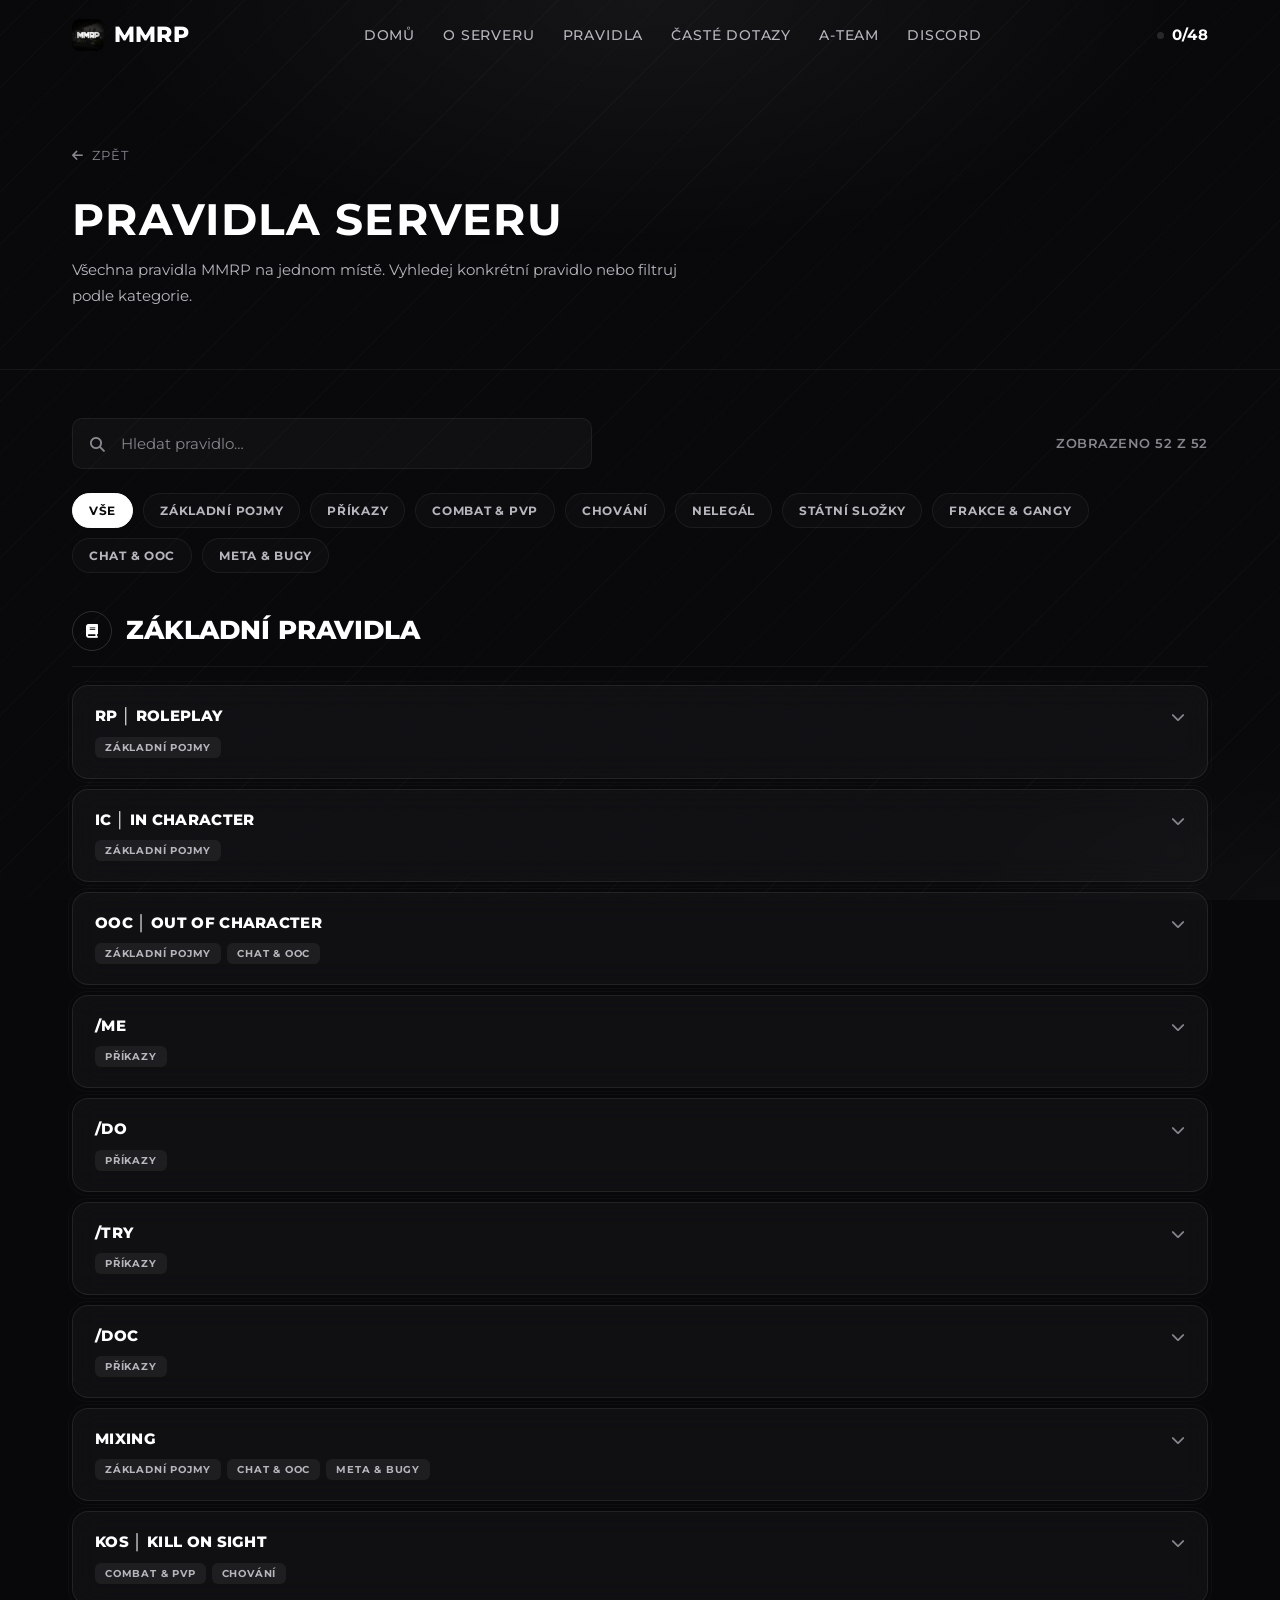
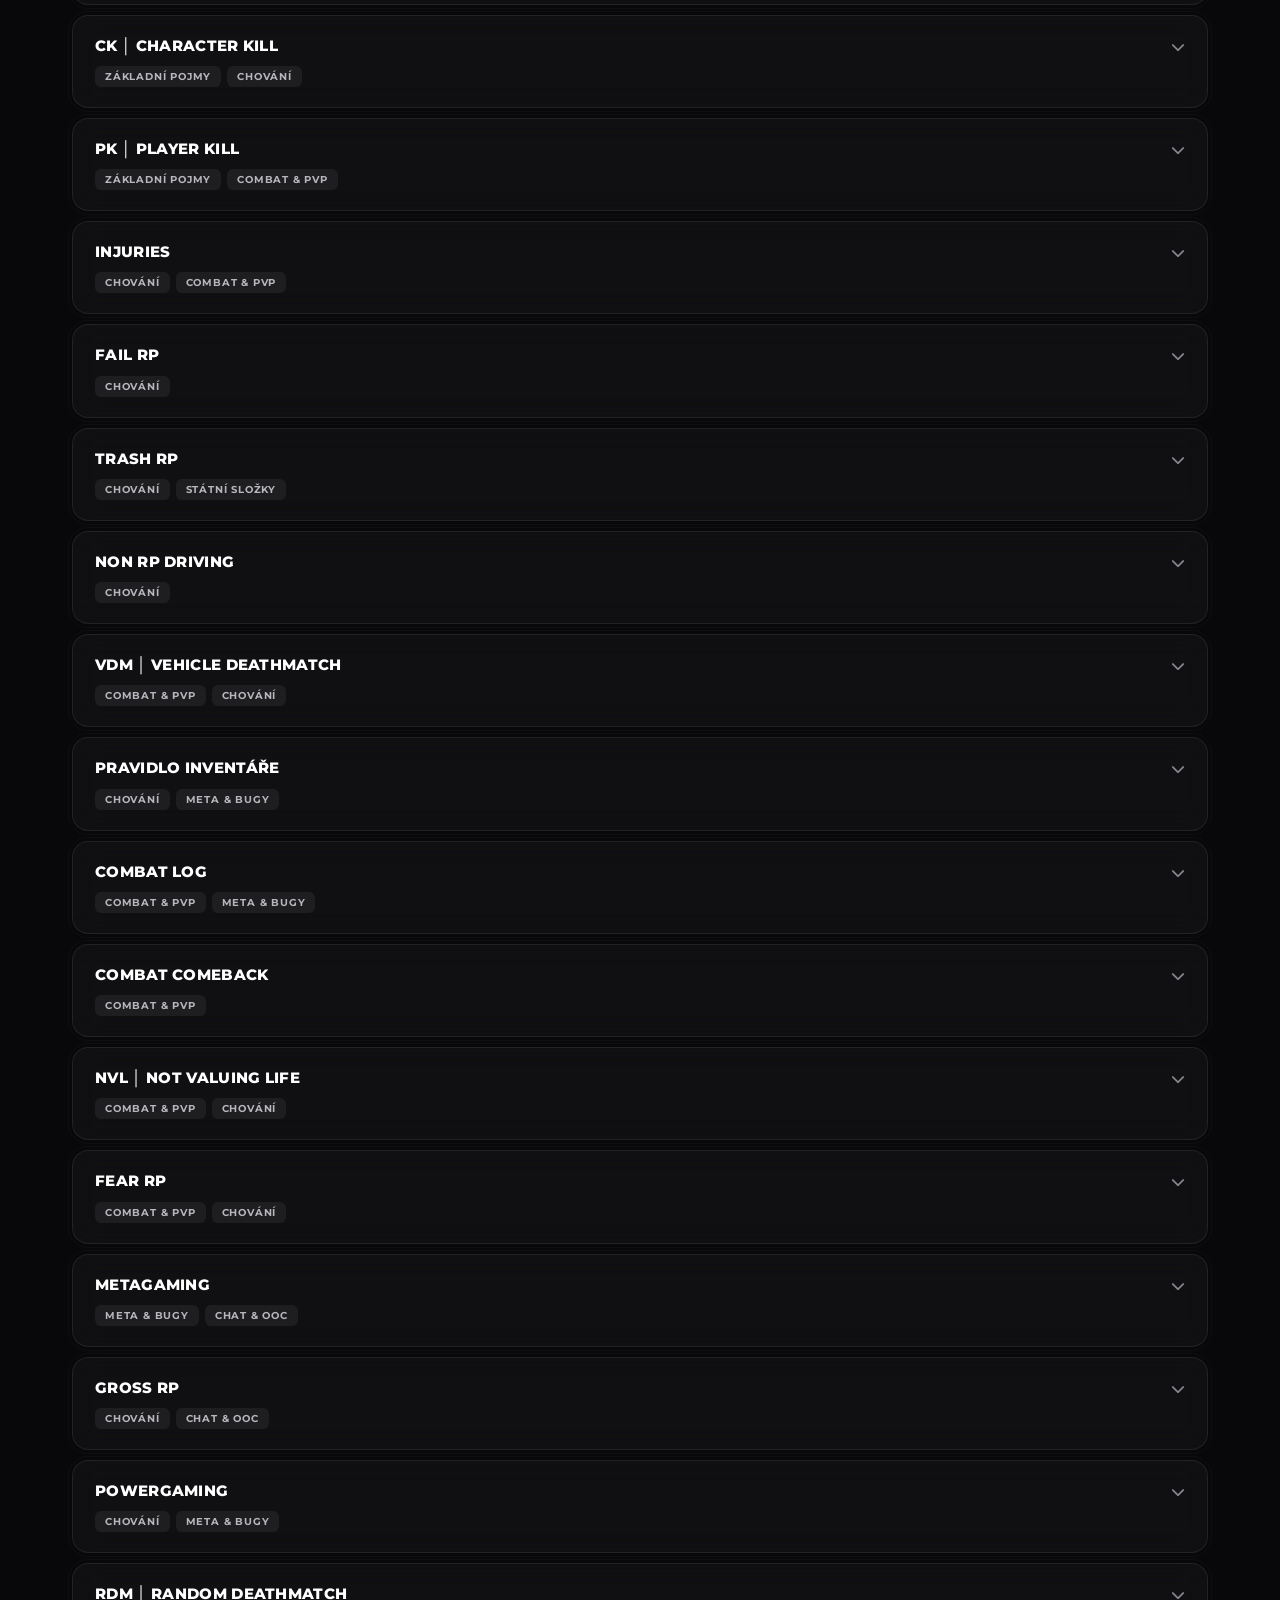
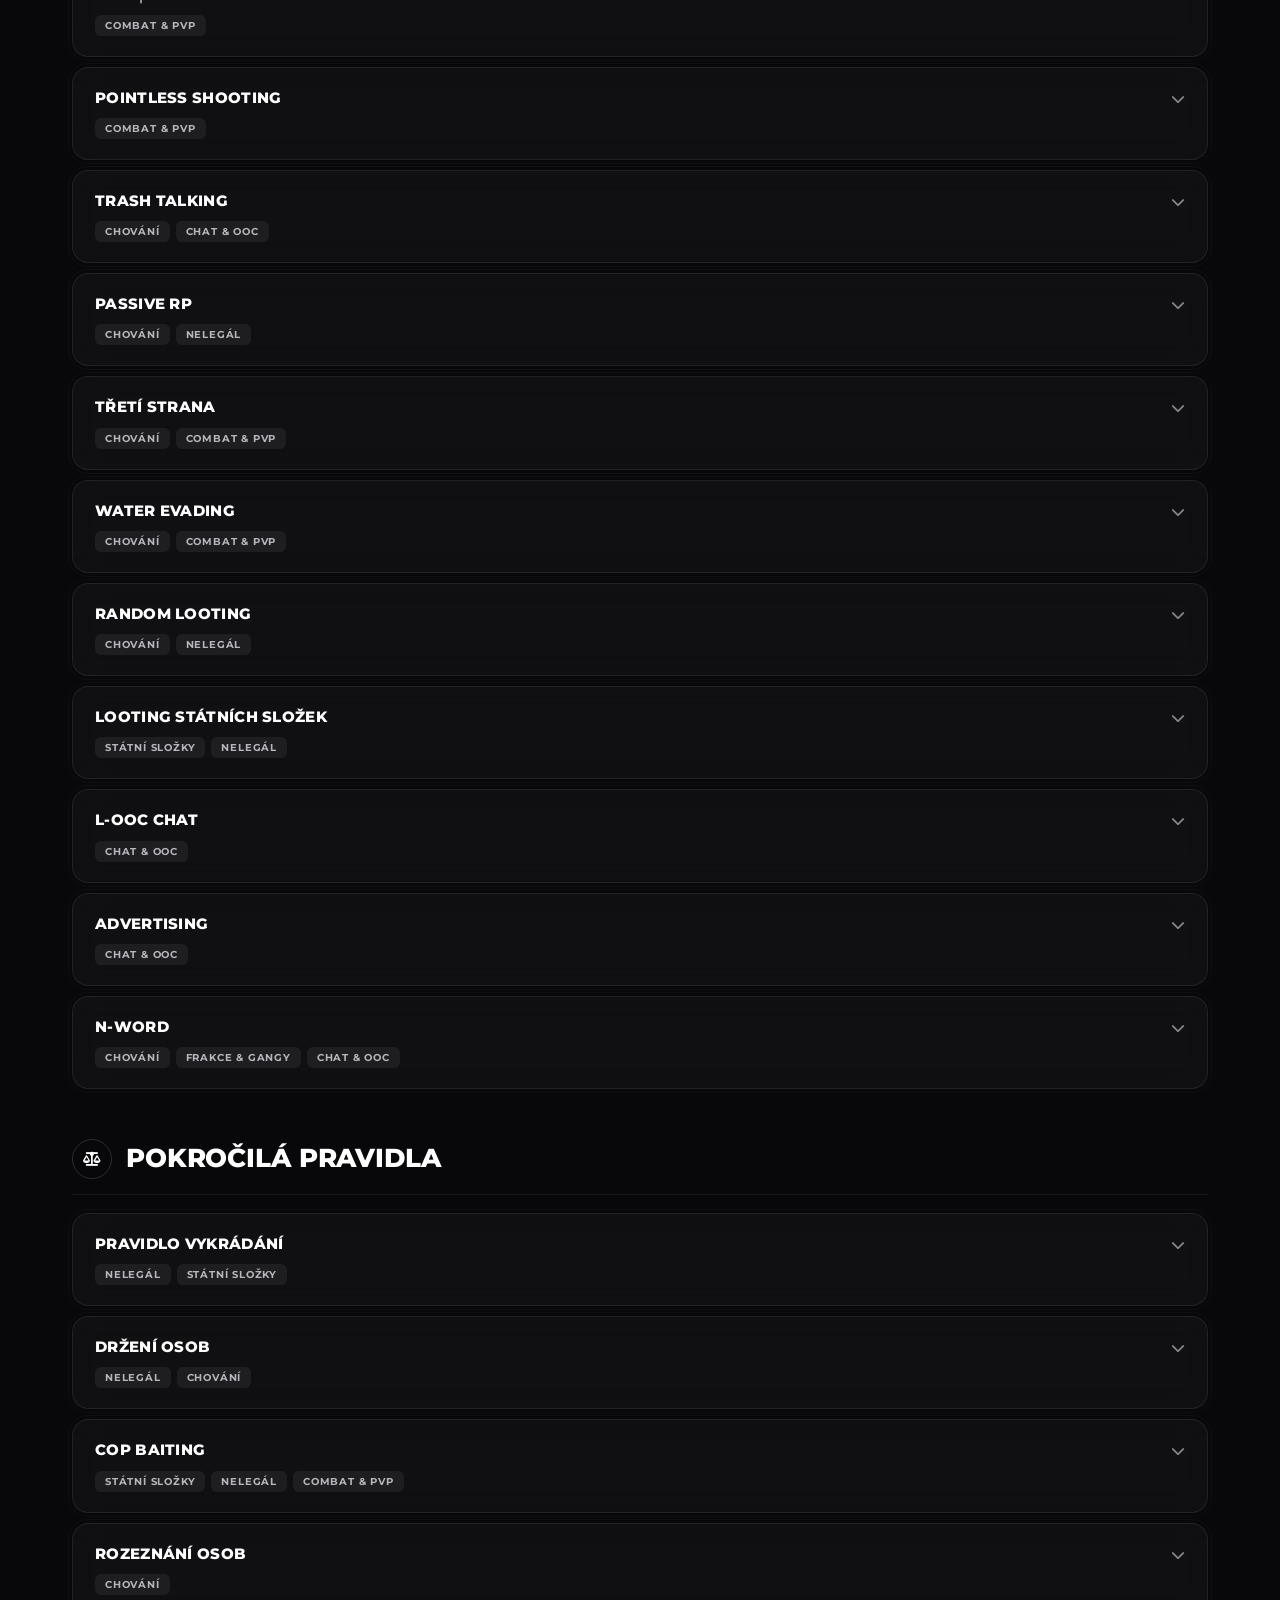
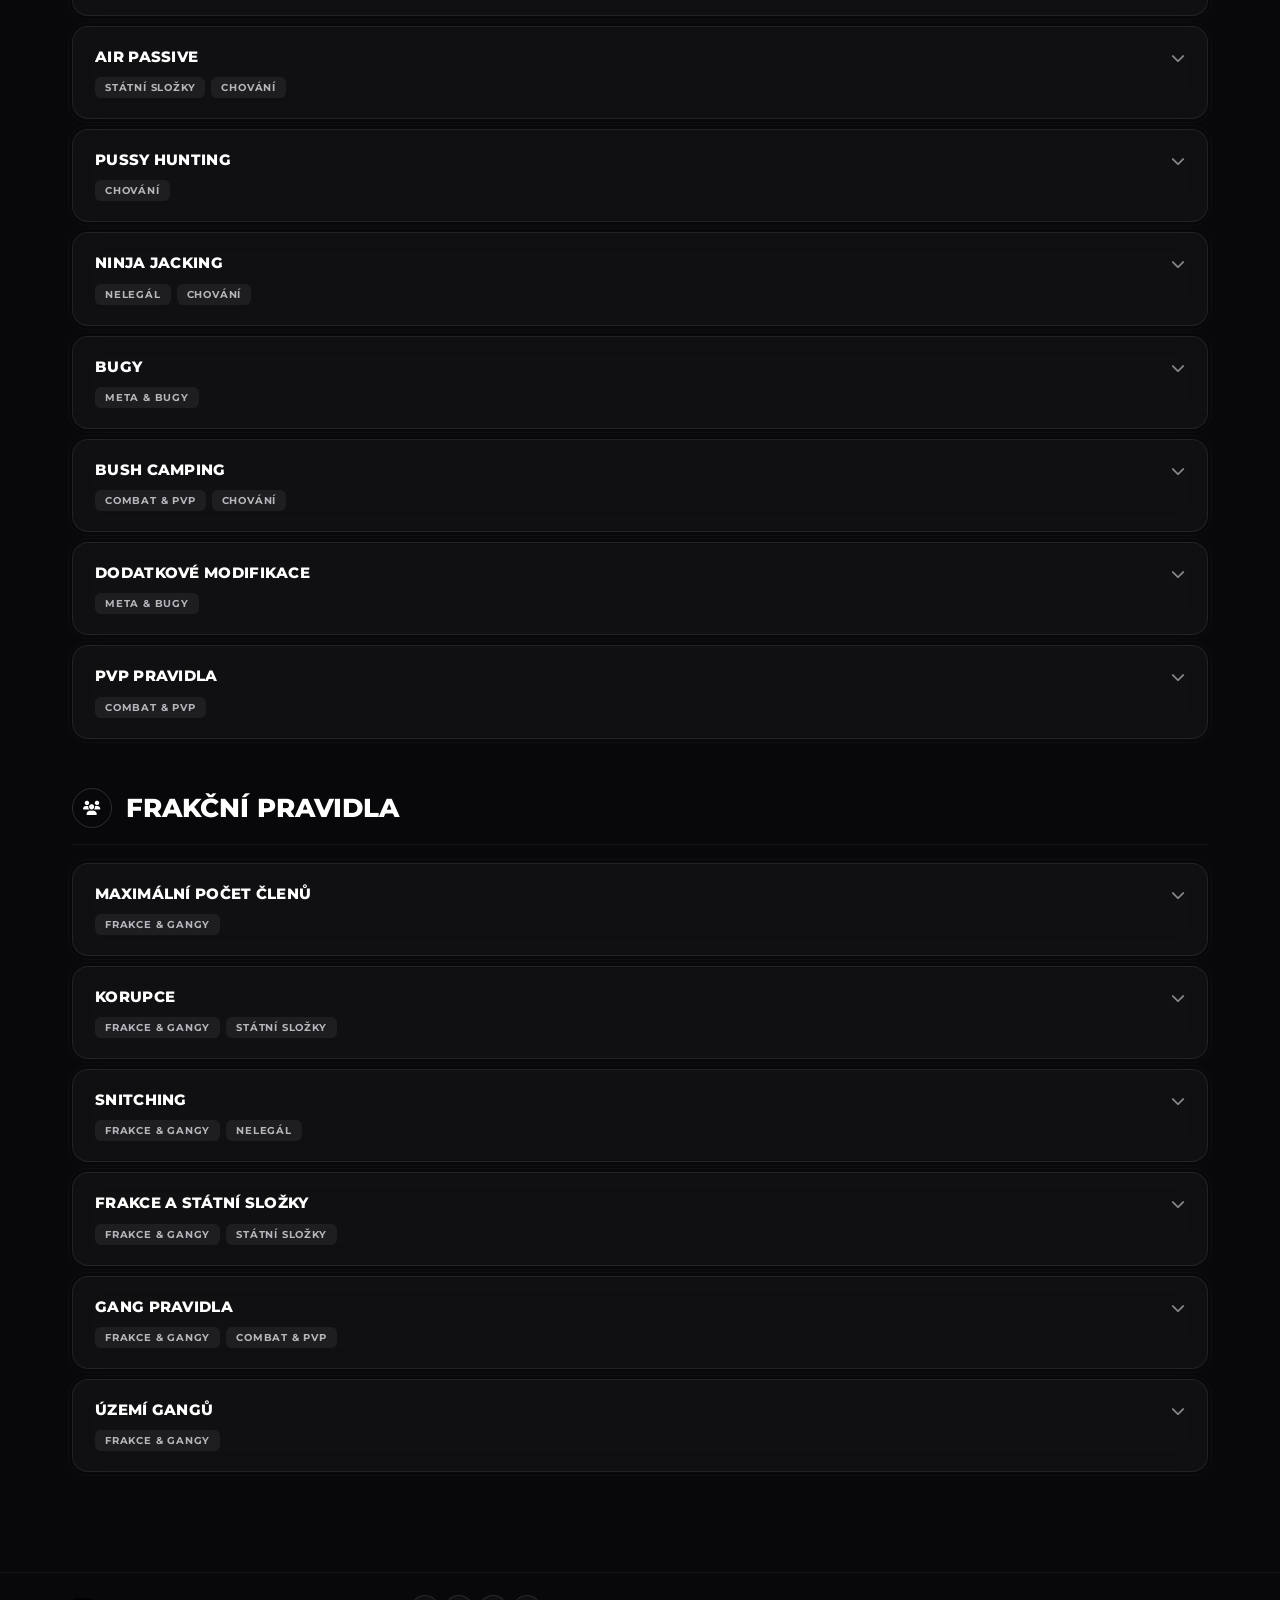
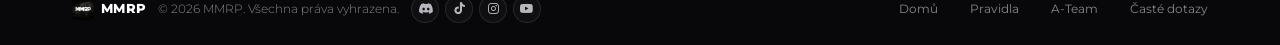
==== commit bb8f8df3: "Improve text readability, smaller rpcko-style headings, refine CTA - Brighter feature card and FAQ a" ====
--- a/pravidla.html
+++ b/pravidla.html
@@ -73,12 +73,18 @@
 <footer class="footer">
   <div class="container">
     <div class="footer-bar">
-      <div class="footer-bar-left">
+      <div class="footer-brand">
         <a href="index.html" class="footer-logo">
           <img src="logo.webp" alt="" class="logo-icon">
           <span>MMRP</span>
         </a>
         <span class="footer-copy">&copy; <span id="year"></span> MMRP. Všechna práva vyhrazena.</span>
+        <div class="footer-socials">
+          <a href="https://discord.gg/dqZ7HvwFc6" target="_blank" rel="noopener" aria-label="Discord"><i class="fa-brands fa-discord"></i></a>
+          <a href="#" target="_blank" rel="noopener" aria-label="TikTok"><i class="fa-brands fa-tiktok"></i></a>
+          <a href="#" target="_blank" rel="noopener" aria-label="Instagram"><i class="fa-brands fa-instagram"></i></a>
+          <a href="#" target="_blank" rel="noopener" aria-label="YouTube"><i class="fa-brands fa-youtube"></i></a>
+        </div>
       </div>
       <nav class="footer-bar-links" aria-label="Patička">
         <a href="index.html">Domů</a>
--- a/style.css
+++ b/style.css
@@ -159,21 +159,21 @@
 
 .section-title{
   font-family:var(--font-display);
-  font-weight:800;
-  font-size:clamp(34px, 5vw, 54px);
-  letter-spacing:-.01em;
-  line-height:1.08;
+  font-weight:700;
+  font-size:clamp(24px, 3.2vw, 36px);
+  letter-spacing:.04em;
+  line-height:1.15;
   text-transform:uppercase;
-  margin-bottom:16px;
+  margin-bottom:14px;
 }
 
 .section-desc{
   color:var(--gray-300);
-  font-weight:300;
-  font-size:15.5px;
+  font-weight:400;
+  font-size:15px;
   max-width:520px;
   margin-bottom:0;
-  line-height:1.7;
+  line-height:1.75;
 }
 
 /* --- Scroll reveal --- */
@@ -203,7 +203,7 @@
   letter-spacing:.03em;
   text-transform:uppercase;
   border-radius:999px;
-  transition:transform .35s var(--ease), box-shadow .35s var(--ease), background .35s var(--ease), color .35s var(--ease), border-color .35s var(--ease);
+  transition:background .35s var(--ease), box-shadow .35s var(--ease), color .35s var(--ease), border-color .35s var(--ease), opacity .35s var(--ease);
   overflow:hidden;
   white-space:nowrap;
 }
@@ -584,6 +584,7 @@
   flex-direction:column;
   height:100%;
   outline-color:rgba(255,255,255,.1);
+  background:rgba(14,14,18,.88);
 }
 
 .feature-card-head{
@@ -641,10 +642,10 @@
 
 .feature-title{
   font-family:var(--font-display);
-  font-weight:900;
-  font-size:clamp(17px, 1.85vw, 20px);
-  line-height:1.1;
-  letter-spacing:-.01em;
+  font-weight:800;
+  font-size:clamp(14px, 1.5vw, 16px);
+  line-height:1.2;
+  letter-spacing:.03em;
   text-transform:uppercase;
   color:var(--bg);
   margin:0;
@@ -654,10 +655,10 @@
 
 .feature-desc{
   padding:18px 18px 22px;
-  font-size:13.5px;
-  font-weight:300;
-  color:var(--gray-500);
-  line-height:1.65;
+  font-size:14px;
+  font-weight:400;
+  color:var(--gray-100);
+  line-height:1.7;
   flex:1;
 }
 
@@ -807,35 +808,50 @@
 /* ============================== */
 .cta-band{
   position:relative;
-  padding:80px 0;
+  padding:72px 0;
   text-align:center;
   border-top:1px solid var(--border);
   overflow:hidden;
 }
+
 .cta-band::before{
   content:'';
   position:absolute;
-  left:50%; top:50%;
-  width:900px; height:400px;
-  background:radial-gradient(ellipse, rgba(255,255,255,.07), transparent 65%);
-  transform:translate(-50%,-50%);
+  inset:0;
+  background:linear-gradient(180deg, rgba(255,255,255,.025) 0%, transparent 35%, transparent 65%, rgba(255,255,255,.015) 100%);
   pointer-events:none;
 }
+
+.cta-band::after{
+  content:'';
+  position:absolute;
+  top:0;
+  left:50%;
+  width:min(480px, 60%);
+  height:1px;
+  transform:translateX(-50%);
+  background:linear-gradient(90deg, transparent, rgba(255,255,255,.12), transparent);
+  pointer-events:none;
+}
+
 .cta-title{
   font-family:var(--font-display);
-  font-weight:800;
-  font-size:clamp(32px, 5vw, 50px);
-  letter-spacing:-.01em;
+  font-weight:700;
+  font-size:clamp(24px, 3.5vw, 36px);
+  letter-spacing:.04em;
   text-transform:uppercase;
-  margin-bottom:20px;
-  position:relative;
-}
+  margin-bottom:16px;
+  position:relative;
+}
+
 .cta-desc{
   color:var(--gray-300);
-  font-weight:300;
+  font-weight:400;
+  font-size:15px;
   max-width:480px;
-  margin:0 auto 40px;
-  position:relative;
+  margin:0 auto 36px;
+  position:relative;
+  line-height:1.75;
 }
 .cta-band .btn-row{ justify-content:center; position:relative; }
 
@@ -843,7 +859,7 @@
 /* FOOTER — minimalistický         */
 /* ============================== */
 .footer{
-  padding:28px 0;
+  padding:22px 0;
   position:relative;
   z-index:1;
   border-top:1px solid var(--border);
@@ -853,70 +869,104 @@
   display:flex;
   align-items:center;
   justify-content:space-between;
-  gap:24px;
+  gap:20px;
+}
+
+.footer-brand{
+  display:flex;
+  align-items:center;
+  gap:12px;
   flex-wrap:wrap;
-}
-
-.footer-bar-left{
-  display:flex;
-  align-items:center;
-  gap:16px;
-  flex-wrap:wrap;
+  min-width:0;
 }
 
 .footer-logo{
   display:inline-flex;
   align-items:center;
-  gap:8px;
+  gap:7px;
   font-family:var(--font-display);
   font-weight:800;
-  font-size:14px;
+  font-size:13px;
   letter-spacing:.02em;
   color:var(--white);
+  flex-shrink:0;
   transition:opacity .3s ease;
 }
 .footer-logo:hover{ opacity:.8; }
 .footer-logo .logo-icon{
-  width:24px;
-  height:24px;
-  border-radius:6px;
+  width:22px;
+  height:22px;
+  border-radius:5px;
 }
 
 .footer-copy{
-  font-size:12.5px;
+  font-size:11.5px;
   font-weight:300;
   color:var(--gray-500);
+  white-space:nowrap;
+}
+
+.footer-socials{
+  display:flex;
+  align-items:center;
+  gap:6px;
+  flex-shrink:0;
+}
+
+.footer-socials a{
+  width:28px;
+  height:28px;
+  border-radius:50%;
+  border:1px solid rgba(255,255,255,.1);
+  background:rgba(255,255,255,.03);
+  display:flex;
+  align-items:center;
+  justify-content:center;
+  font-size:12px;
+  color:var(--gray-300);
+  transition:background .25s ease, color .25s ease, border-color .25s ease;
+}
+.footer-socials a:hover{
+  background:rgba(255,255,255,.08);
+  border-color:rgba(255,255,255,.2);
+  color:var(--white);
 }
 
 .footer-bar-links{
   display:flex;
   align-items:center;
-  flex-wrap:wrap;
-  gap:clamp(14px, 2vw, 28px);
+  flex-shrink:0;
+  gap:clamp(16px, 2.5vw, 32px);
 }
 
 .footer-bar-links a{
-  font-size:12.5px;
+  font-size:12px;
   font-weight:400;
   color:var(--gray-500);
+  white-space:nowrap;
   transition:color .25s ease;
 }
 .footer-bar-links a:hover{ color:var(--white); }
 
-@media (max-width:640px){
+@media (max-width:860px){
   .footer-bar{
     flex-direction:column;
     align-items:flex-start;
-    gap:16px;
+    gap:14px;
   }
   .footer-bar-links{
+    flex-wrap:wrap;
     gap:12px 20px;
+  }
+  .footer-copy{
+    white-space:normal;
   }
 }
 
 /* Legacy footer classes — kept for compatibility */
 .footer-top{ display:none; }
 .footer-bottom{ display:none; }
+.footer-bar-left{ display:none; }
 
 /* ============================== */
 /* Desktop — sjednocené rozvržení  */
@@ -1012,20 +1062,20 @@
 
 .page-title{
   font-family:var(--font-display);
-  font-weight:800;
-  font-size:clamp(36px, 6vw, 60px);
-  letter-spacing:-.01em;
+  font-weight:700;
+  font-size:clamp(28px, 4.5vw, 44px);
+  letter-spacing:.03em;
   text-transform:uppercase;
-  line-height:1.05;
-  margin-bottom:16px;
+  line-height:1.1;
+  margin-bottom:14px;
 }
 
 .page-lead{
   color:var(--gray-300);
-  font-weight:300;
+  font-weight:400;
   max-width:620px;
-  font-size:15.5px;
-  line-height:1.7;
+  font-size:15px;
+  line-height:1.75;
 }
 
 /* --- Pravidla (skupiny pravidel) --- */
@@ -1106,7 +1156,7 @@
   border:1px solid rgba(255,255,255,.08);
   border-radius:var(--radius-sm);
   overflow:hidden;
-  background:rgba(255,255,255,.03);
+  background:rgba(14,14,18,.82);
   backdrop-filter:blur(12px);
   -webkit-backdrop-filter:blur(12px);
   transition:border-color .3s ease, background .3s ease;
@@ -1186,10 +1236,10 @@
   overflow:hidden;
   padding:0 16px 0 62px;
   border-top:1px solid transparent;
-  color:var(--gray-500);
-  font-size:13px;
-  font-weight:300;
-  line-height:1.7;
+  color:var(--gray-100);
+  font-size:14px;
+  font-weight:400;
+  line-height:1.75;
   opacity:0;
   transition:
     opacity .4s cubic-bezier(.4,0,.2,1),
@@ -1316,7 +1366,6 @@
 .rules-tag:hover{
   border-color:var(--border-strong);
   color:var(--white);
-  transform:translateY(-1px);
 }
 
 .rules-tag.is-active{
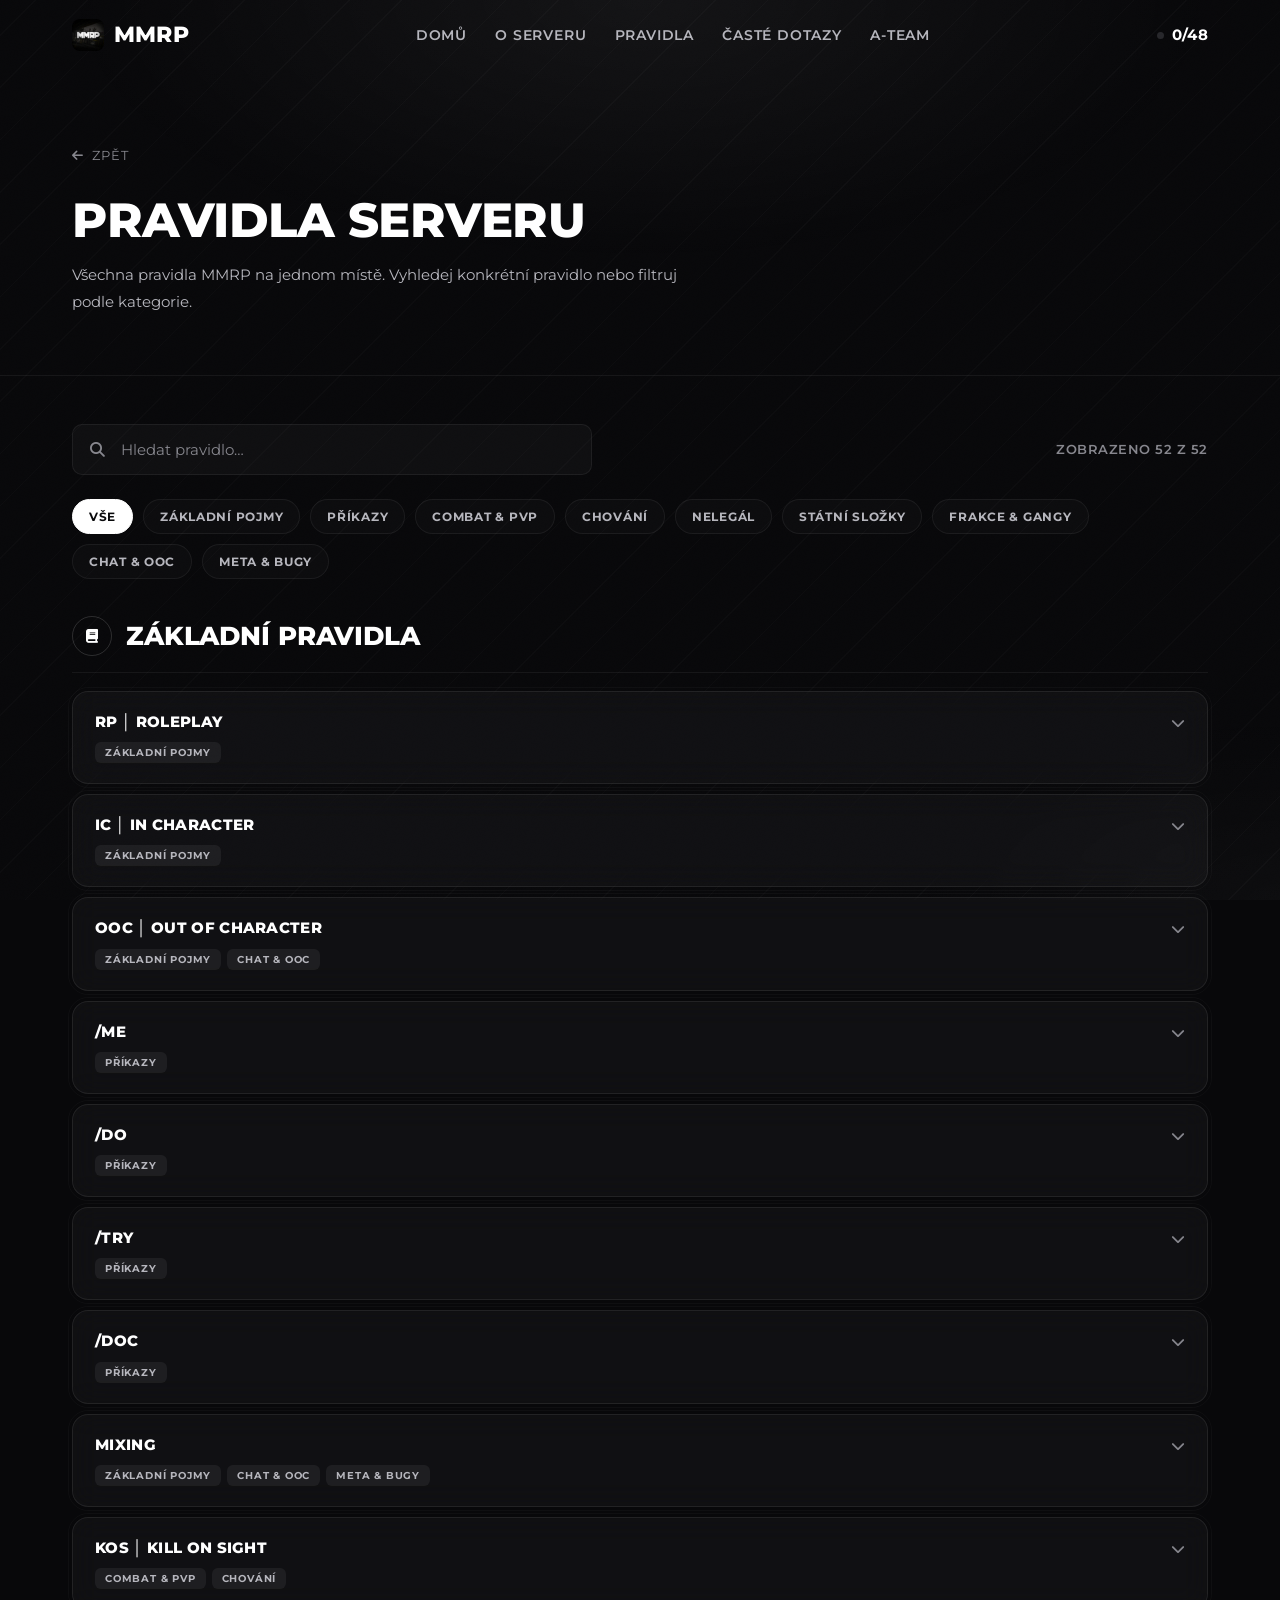
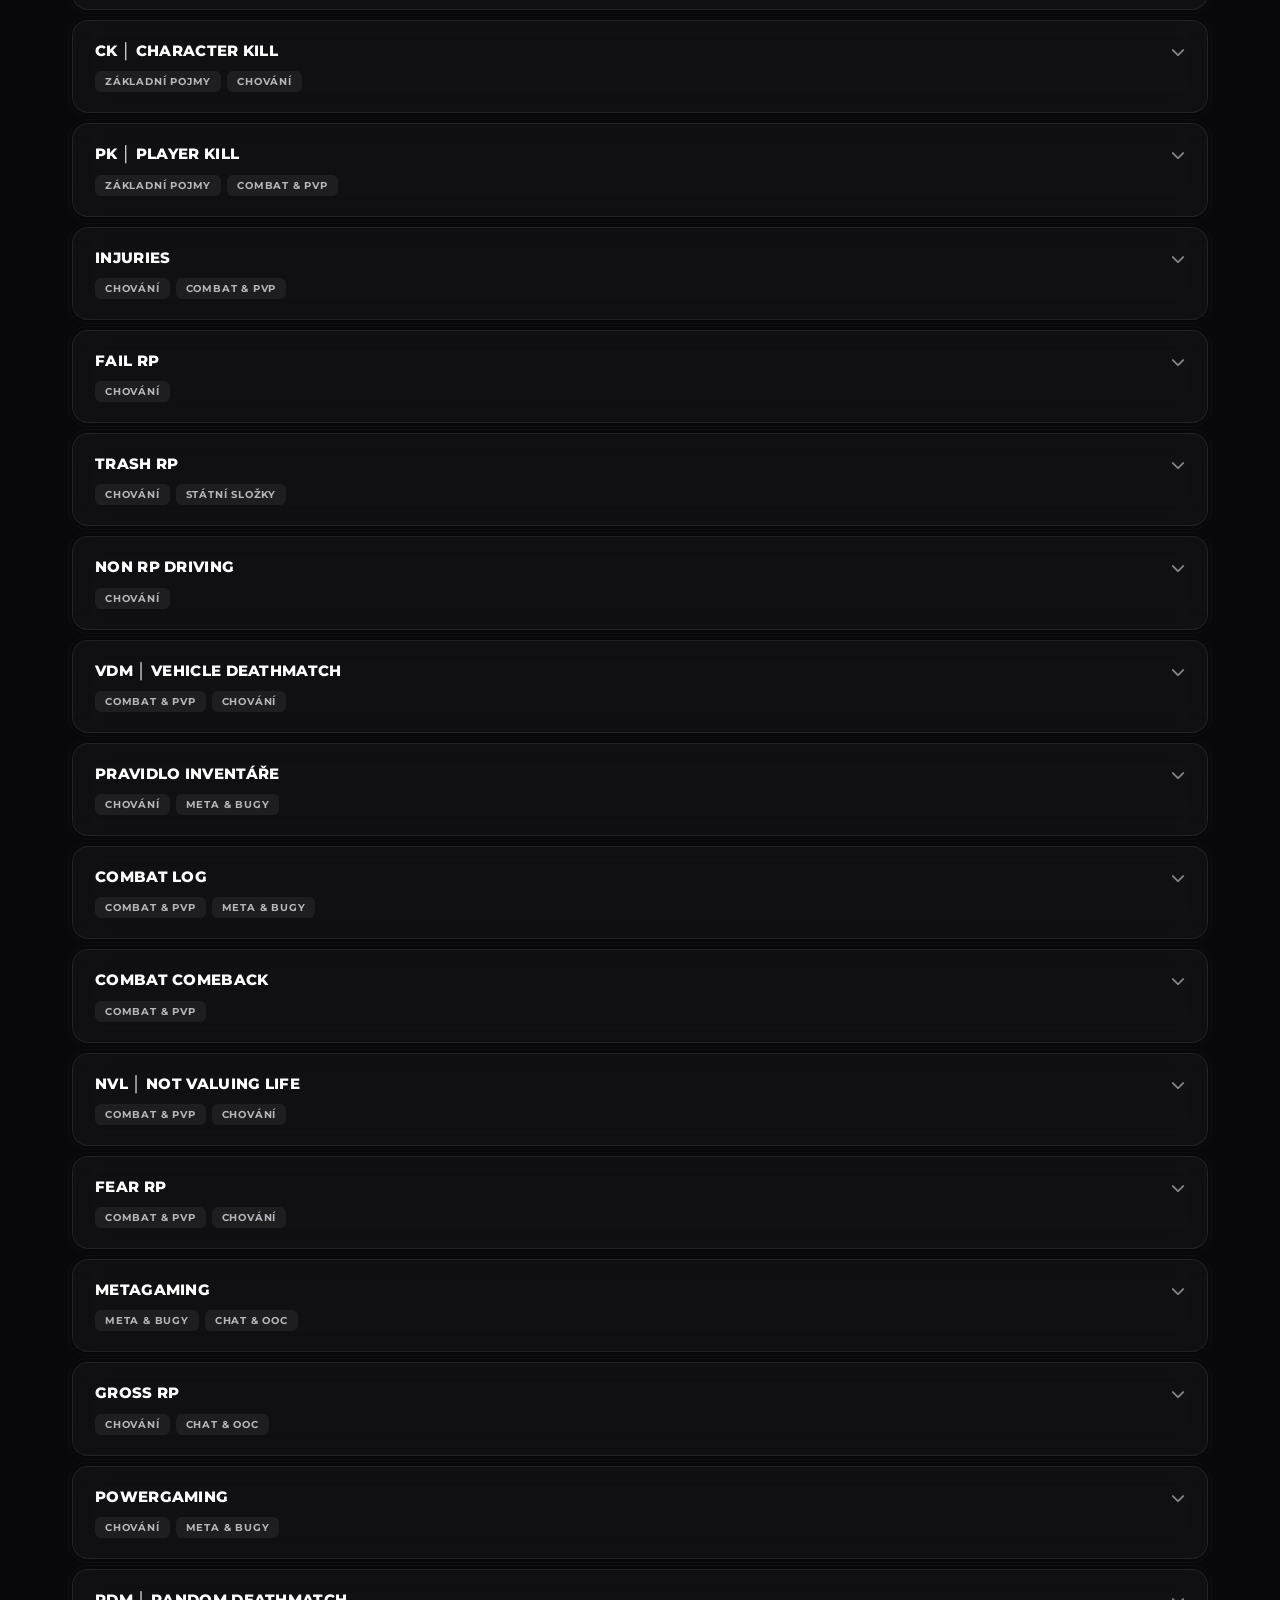
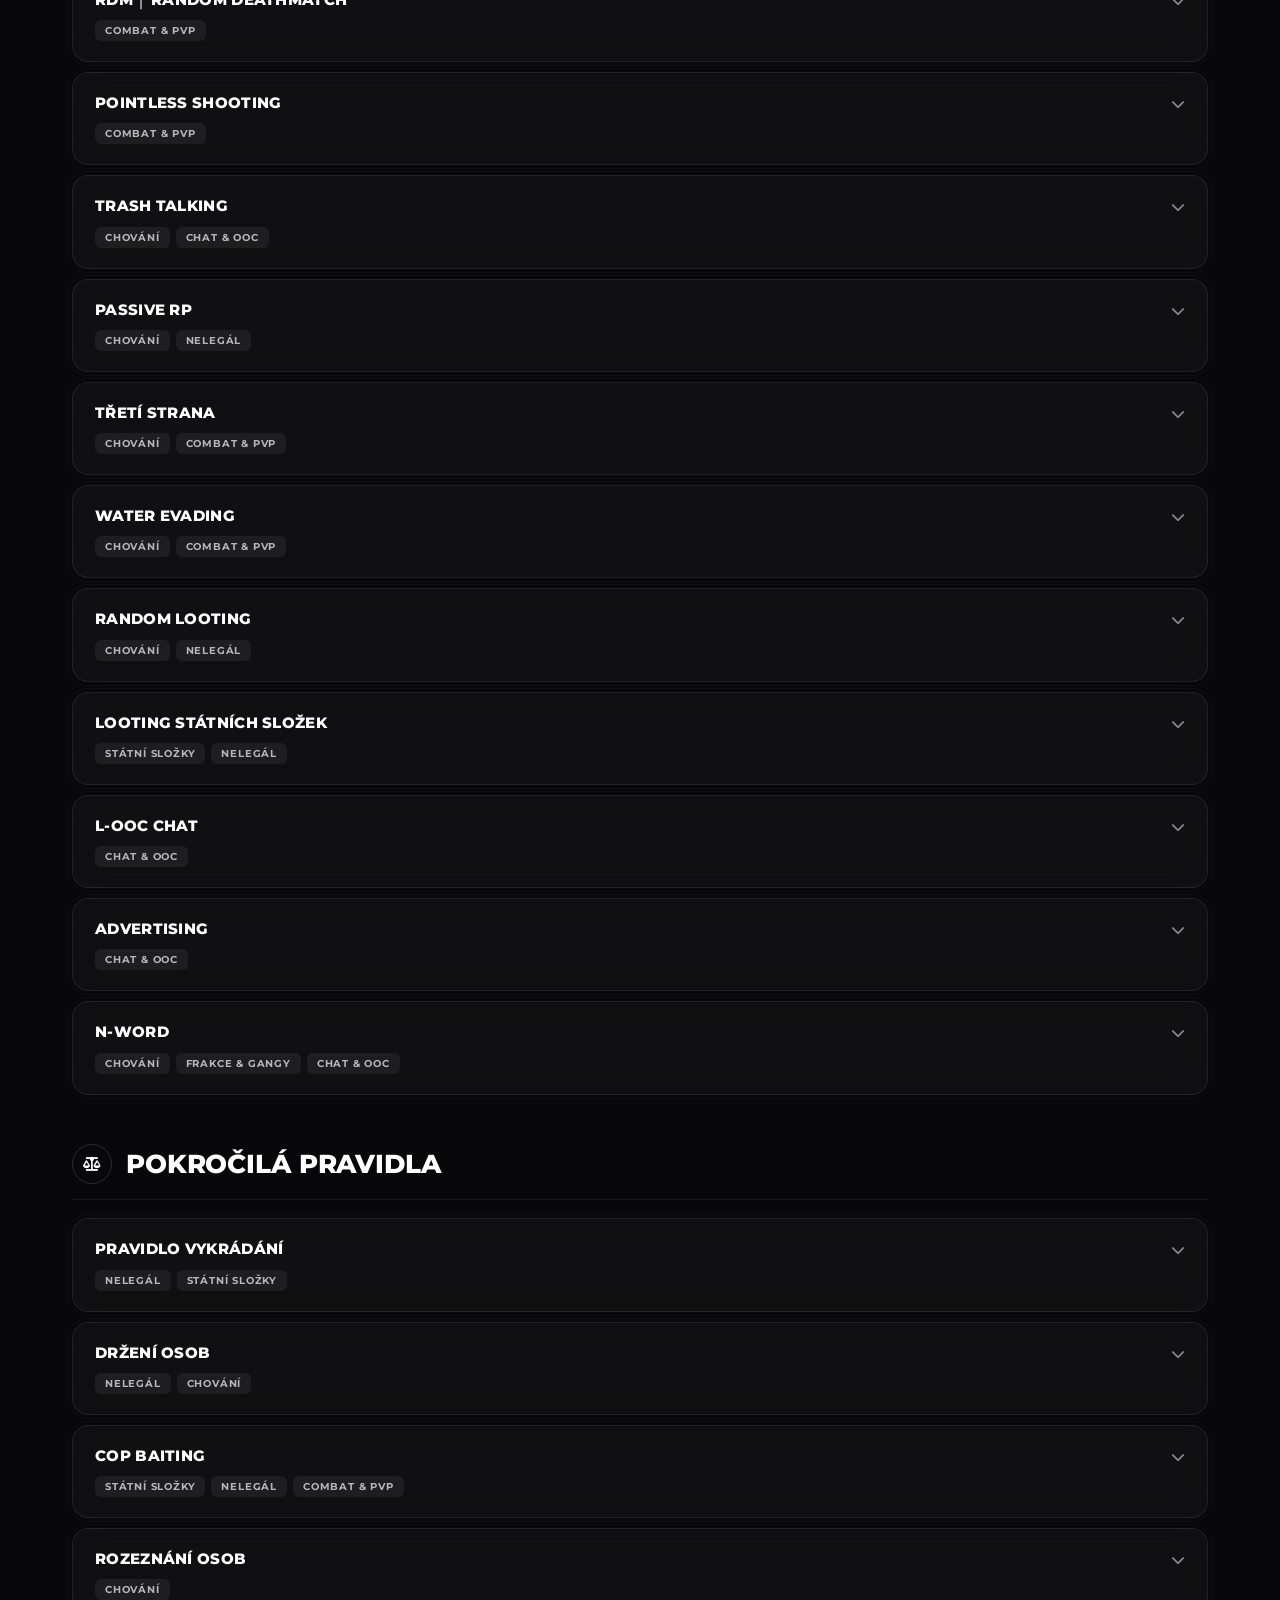
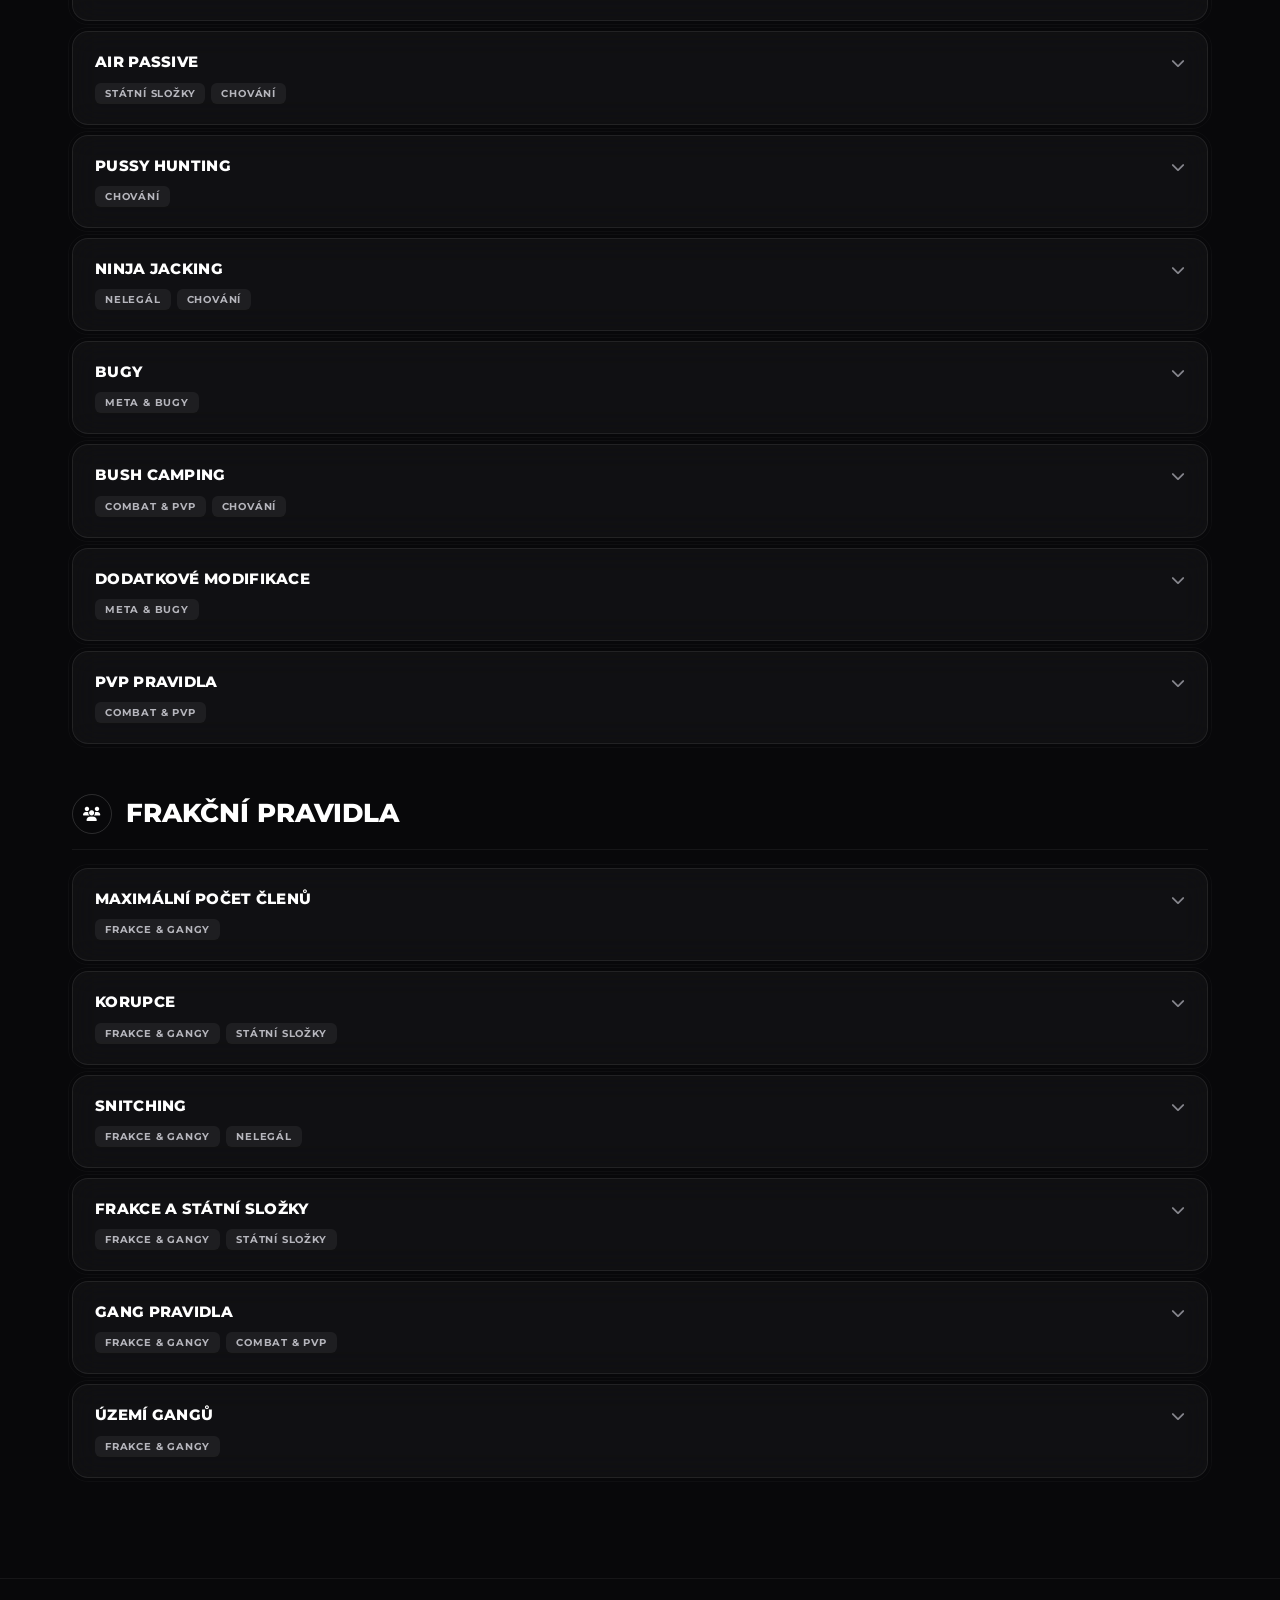
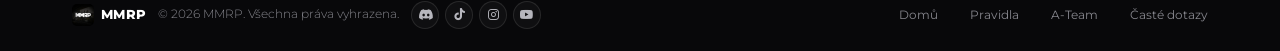
==== commit f2faca8f: "Nav, FAQ and heading polish - Remove Discord from top nav; slightly bolder nav links - Slightly smal" ====
--- a/pravidla.html
+++ b/pravidla.html
@@ -27,7 +27,6 @@
       <a href="pravidla.html">Pravidla</a>
       <a href="index.html#faq">Časté dotazy</a>
       <a href="tym.html">A-Team</a>
-      <a href="https://discord.gg/dqZ7HvwFc6" target="_blank" rel="noopener">Discord</a>
     </div>
 
     <div class="nav-right">
--- a/style.css
+++ b/style.css
@@ -159,12 +159,12 @@
 
 .section-title{
   font-family:var(--font-display);
-  font-weight:700;
-  font-size:clamp(24px, 3.2vw, 36px);
-  letter-spacing:.04em;
-  line-height:1.15;
+  font-weight:800;
+  font-size:clamp(30px, 4.5vw, 48px);
+  letter-spacing:-.01em;
+  line-height:1.08;
   text-transform:uppercase;
-  margin-bottom:14px;
+  margin-bottom:16px;
 }
 
 .section-desc{
@@ -297,7 +297,7 @@
 }
 .nav-links a{
   font-size:13.5px;
-  font-weight:500;
+  font-weight:600;
   letter-spacing:.06em;
   text-transform:uppercase;
   color:var(--gray-300);
@@ -476,7 +476,7 @@
 
 .hero-desc{
   font-size:16px;
-  font-weight:300;
+  font-weight:500;
   color:var(--gray-300);
   max-width:520px;
   margin:20px auto 42px;
@@ -584,7 +584,9 @@
   flex-direction:column;
   height:100%;
   outline-color:rgba(255,255,255,.1);
-  background:rgba(14,14,18,.88);
+  background:#101010;
+  backdrop-filter:none;
+  -webkit-backdrop-filter:none;
 }
 
 .feature-card-head{
@@ -808,40 +810,19 @@
 /* ============================== */
 .cta-band{
   position:relative;
-  padding:72px 0;
+  padding:80px 0;
   text-align:center;
   border-top:1px solid var(--border);
-  overflow:hidden;
-}
-
-.cta-band::before{
-  content:'';
-  position:absolute;
-  inset:0;
-  background:linear-gradient(180deg, rgba(255,255,255,.025) 0%, transparent 35%, transparent 65%, rgba(255,255,255,.015) 100%);
-  pointer-events:none;
-}
-
-.cta-band::after{
-  content:'';
-  position:absolute;
-  top:0;
-  left:50%;
-  width:min(480px, 60%);
-  height:1px;
-  transform:translateX(-50%);
-  background:linear-gradient(90deg, transparent, rgba(255,255,255,.12), transparent);
-  pointer-events:none;
+  border-bottom:1px solid var(--border);
 }
 
 .cta-title{
   font-family:var(--font-display);
-  font-weight:700;
-  font-size:clamp(24px, 3.5vw, 36px);
-  letter-spacing:.04em;
+  font-weight:800;
+  font-size:clamp(28px, 4.5vw, 46px);
+  letter-spacing:-.01em;
   text-transform:uppercase;
-  margin-bottom:16px;
-  position:relative;
+  margin-bottom:20px;
 }
 
 .cta-desc{
@@ -849,11 +830,10 @@
   font-weight:400;
   font-size:15px;
   max-width:480px;
-  margin:0 auto 36px;
-  position:relative;
+  margin:0 auto 40px;
   line-height:1.75;
 }
-.cta-band .btn-row{ justify-content:center; position:relative; }
+.cta-band .btn-row{ justify-content:center; }
 
 /* ============================== */
 /* FOOTER — minimalistický         */
@@ -1062,12 +1042,12 @@
 
 .page-title{
   font-family:var(--font-display);
-  font-weight:700;
-  font-size:clamp(28px, 4.5vw, 44px);
-  letter-spacing:.03em;
+  font-weight:800;
+  font-size:clamp(30px, 4.5vw, 48px);
+  letter-spacing:-.01em;
+  line-height:1.08;
   text-transform:uppercase;
-  line-height:1.1;
-  margin-bottom:14px;
+  margin-bottom:16px;
 }
 
 .page-lead{
@@ -1156,20 +1136,20 @@
   border:1px solid rgba(255,255,255,.08);
   border-radius:var(--radius-sm);
   overflow:hidden;
-  background:rgba(14,14,18,.82);
-  backdrop-filter:blur(12px);
-  -webkit-backdrop-filter:blur(12px);
+  background:#101010;
+  backdrop-filter:none;
+  -webkit-backdrop-filter:none;
   transition:border-color .3s ease, background .3s ease;
 }
 
 .faq-item:hover{
   border-color:rgba(255,255,255,.12);
-  background:rgba(255,255,255,.04);
+  background:#141414;
 }
 
 .faq-item.open{
   border-color:rgba(255,255,255,.16);
-  background:rgba(255,255,255,.045);
+  background:#141414;
 }
 
 .faq-question{
@@ -1191,11 +1171,11 @@
   border-radius:8px;
   background:rgba(255,255,255,.06);
   border:1px solid rgba(255,255,255,.08);
-  font-family:var(--font-mono);
-  font-size:11px;
-  font-weight:600;
+  font-family:var(--font-display);
+  font-size:13px;
+  font-weight:700;
   color:var(--gray-300);
-  letter-spacing:.02em;
+  letter-spacing:0;
 }
 
 .faq-question-text{
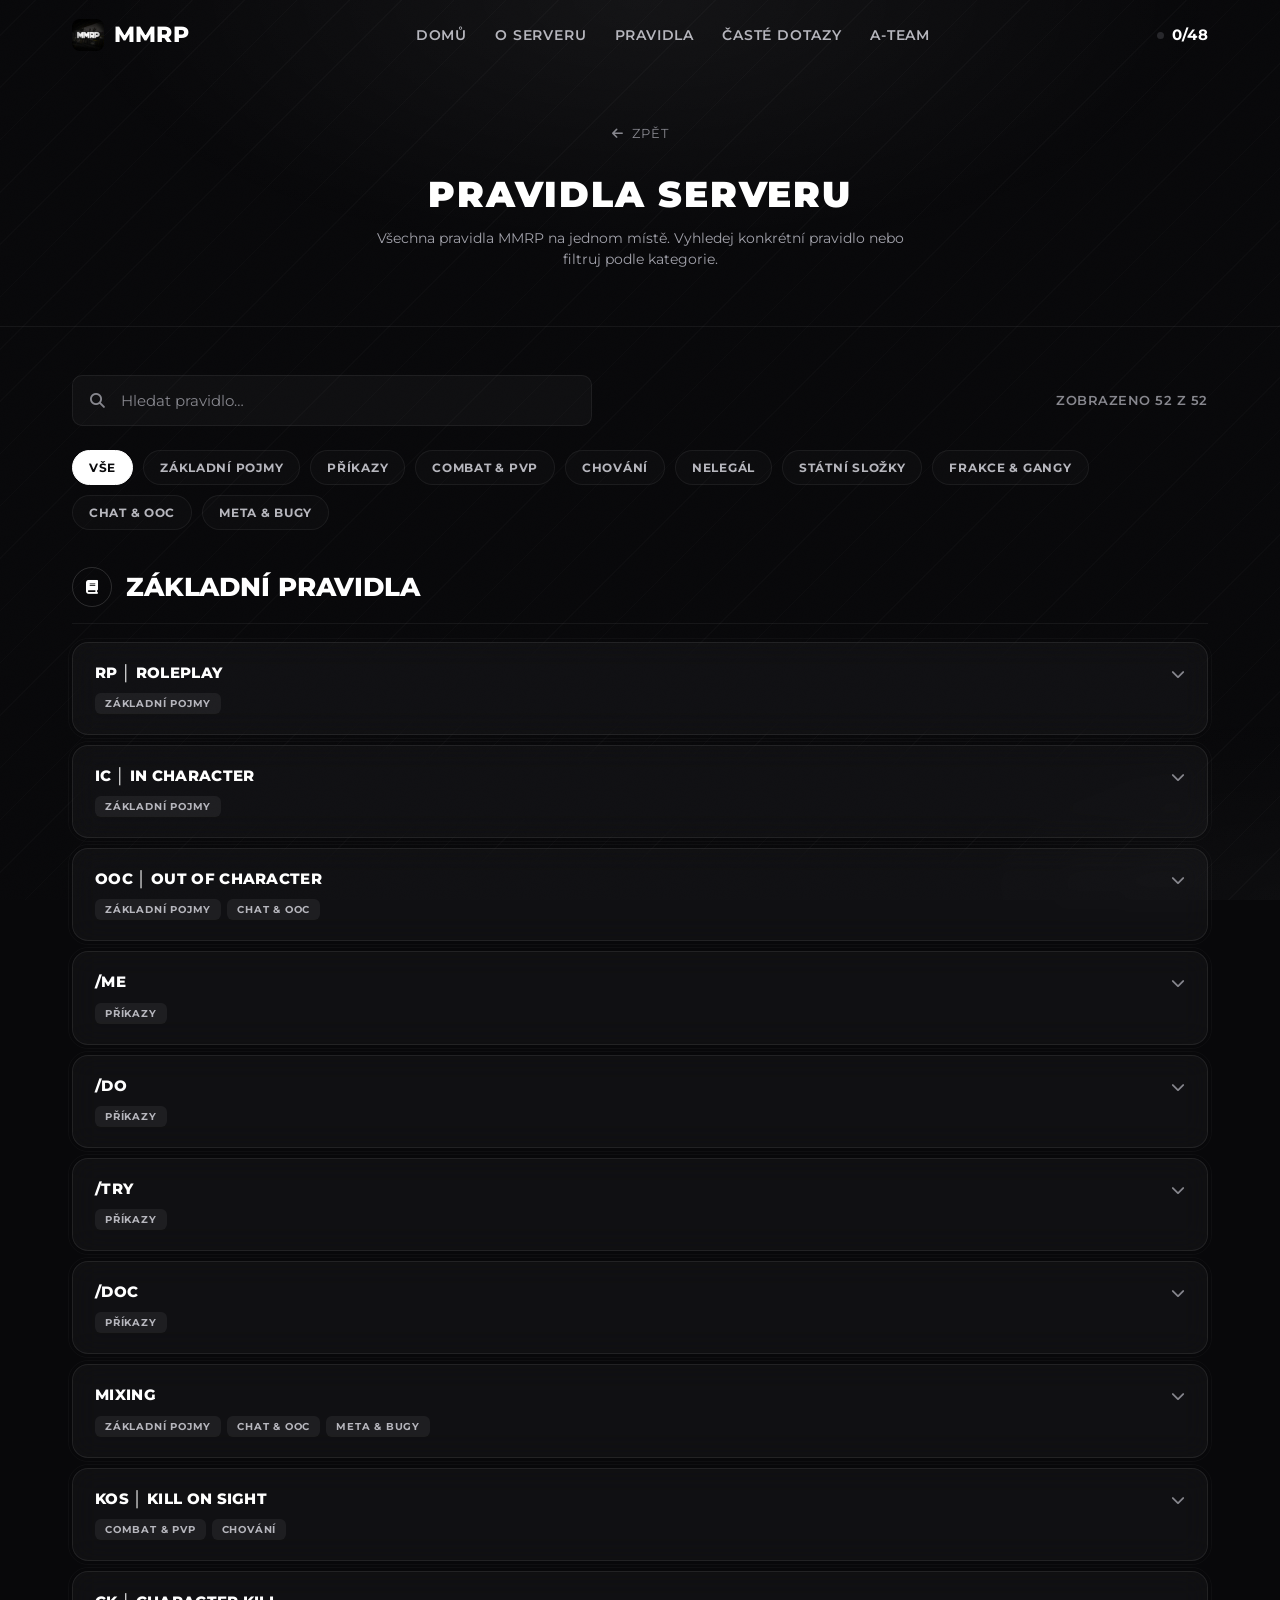
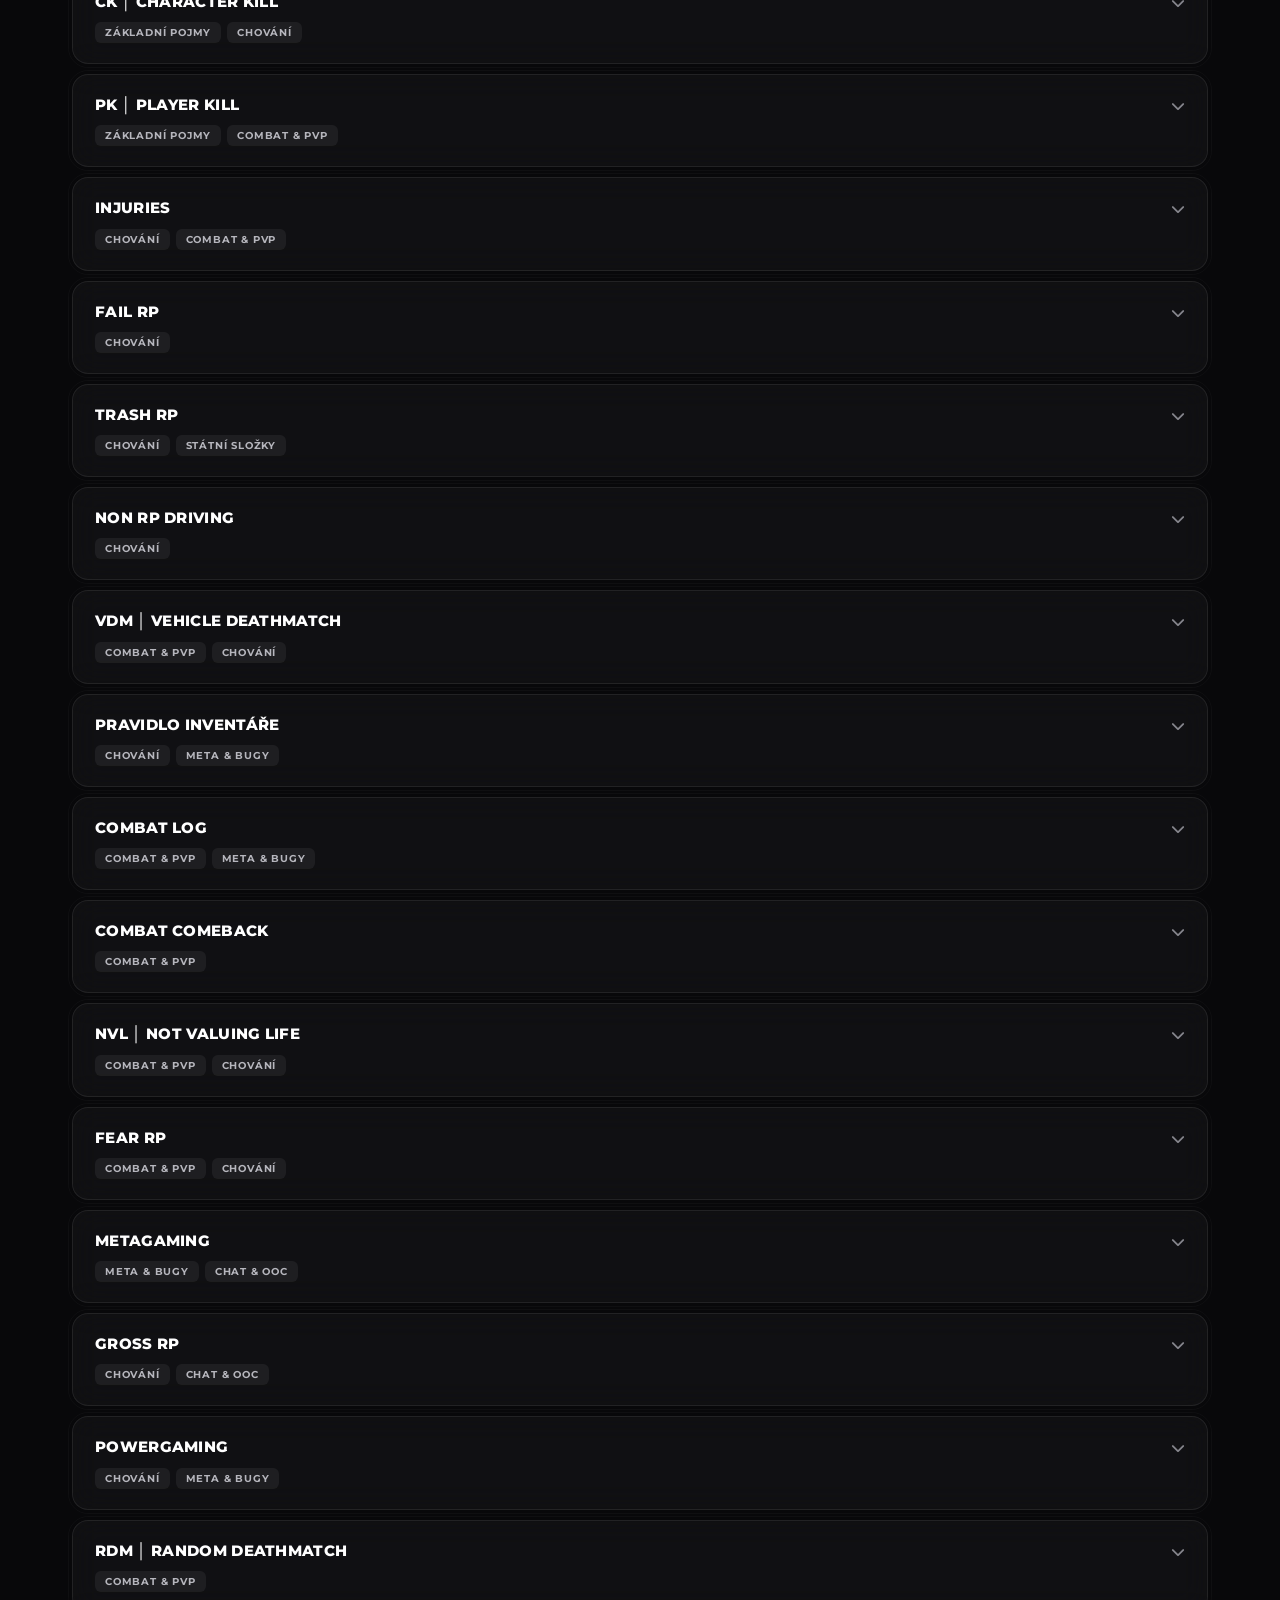
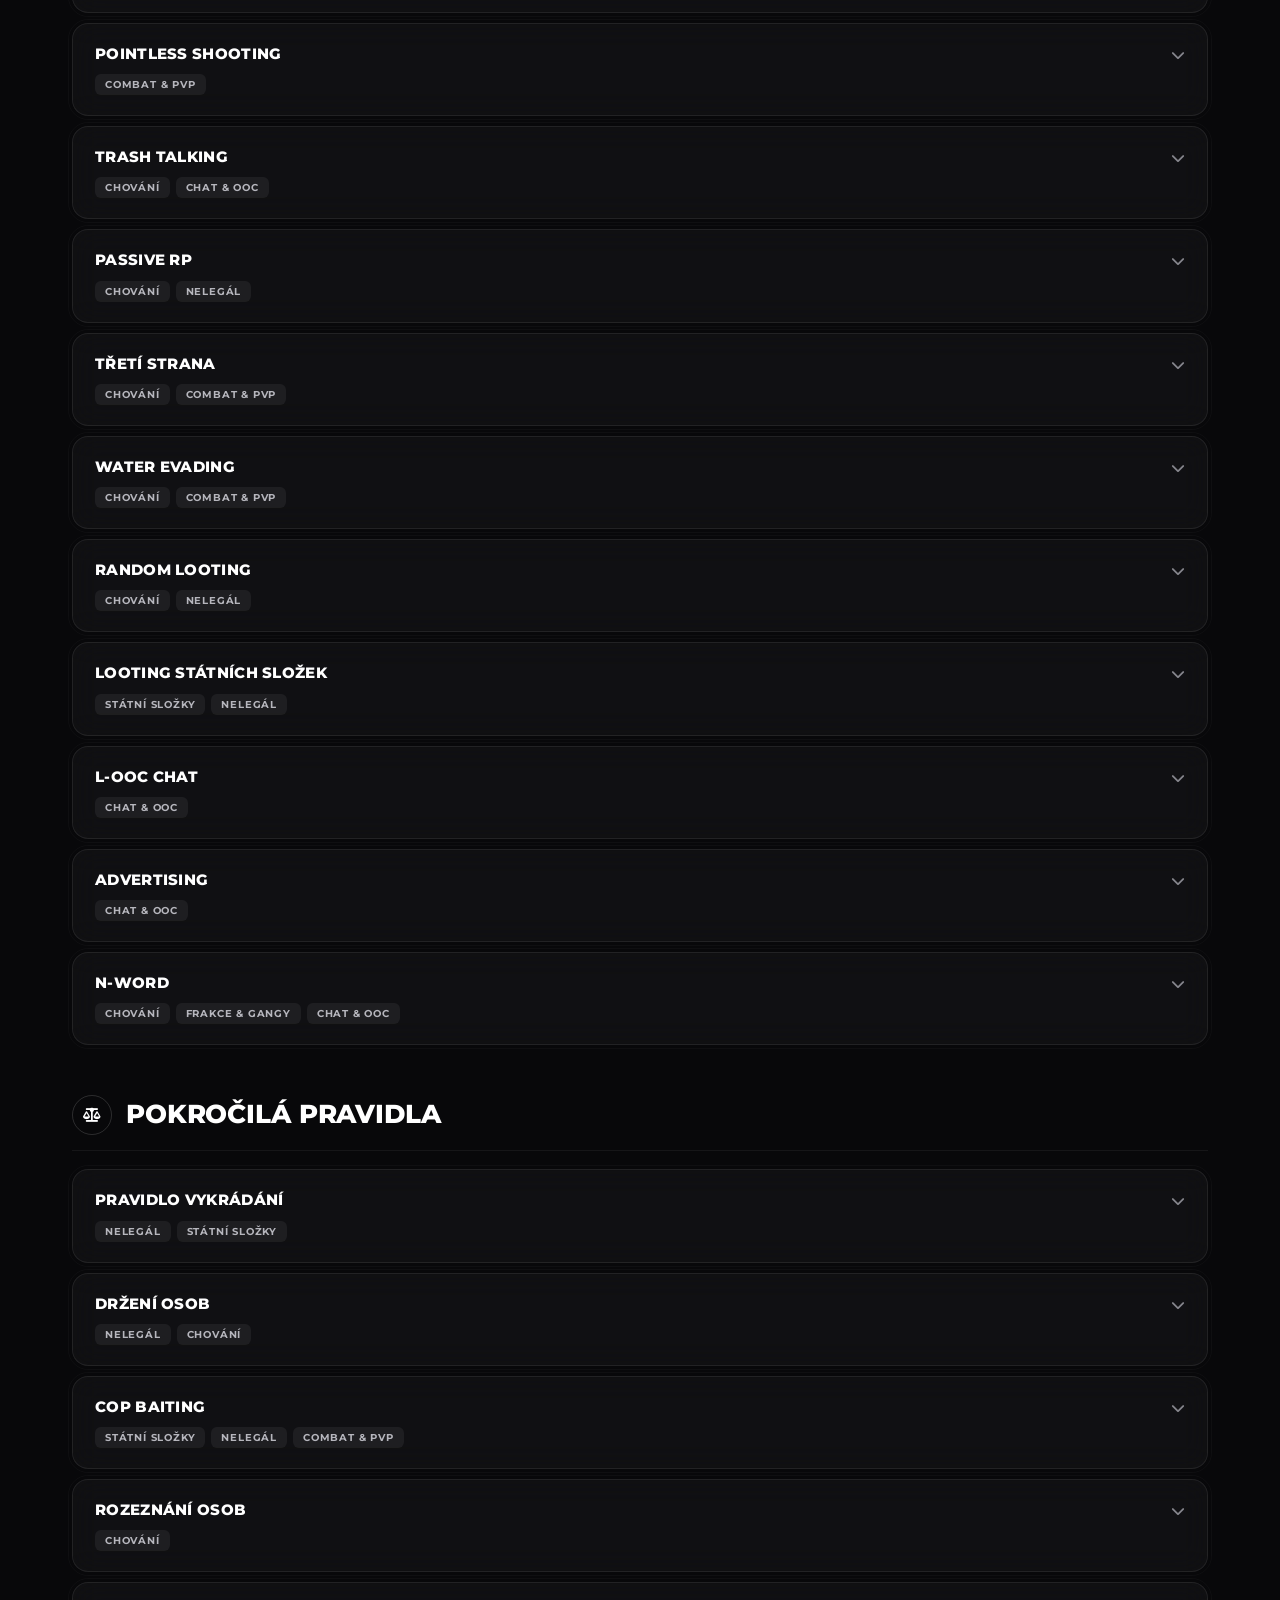
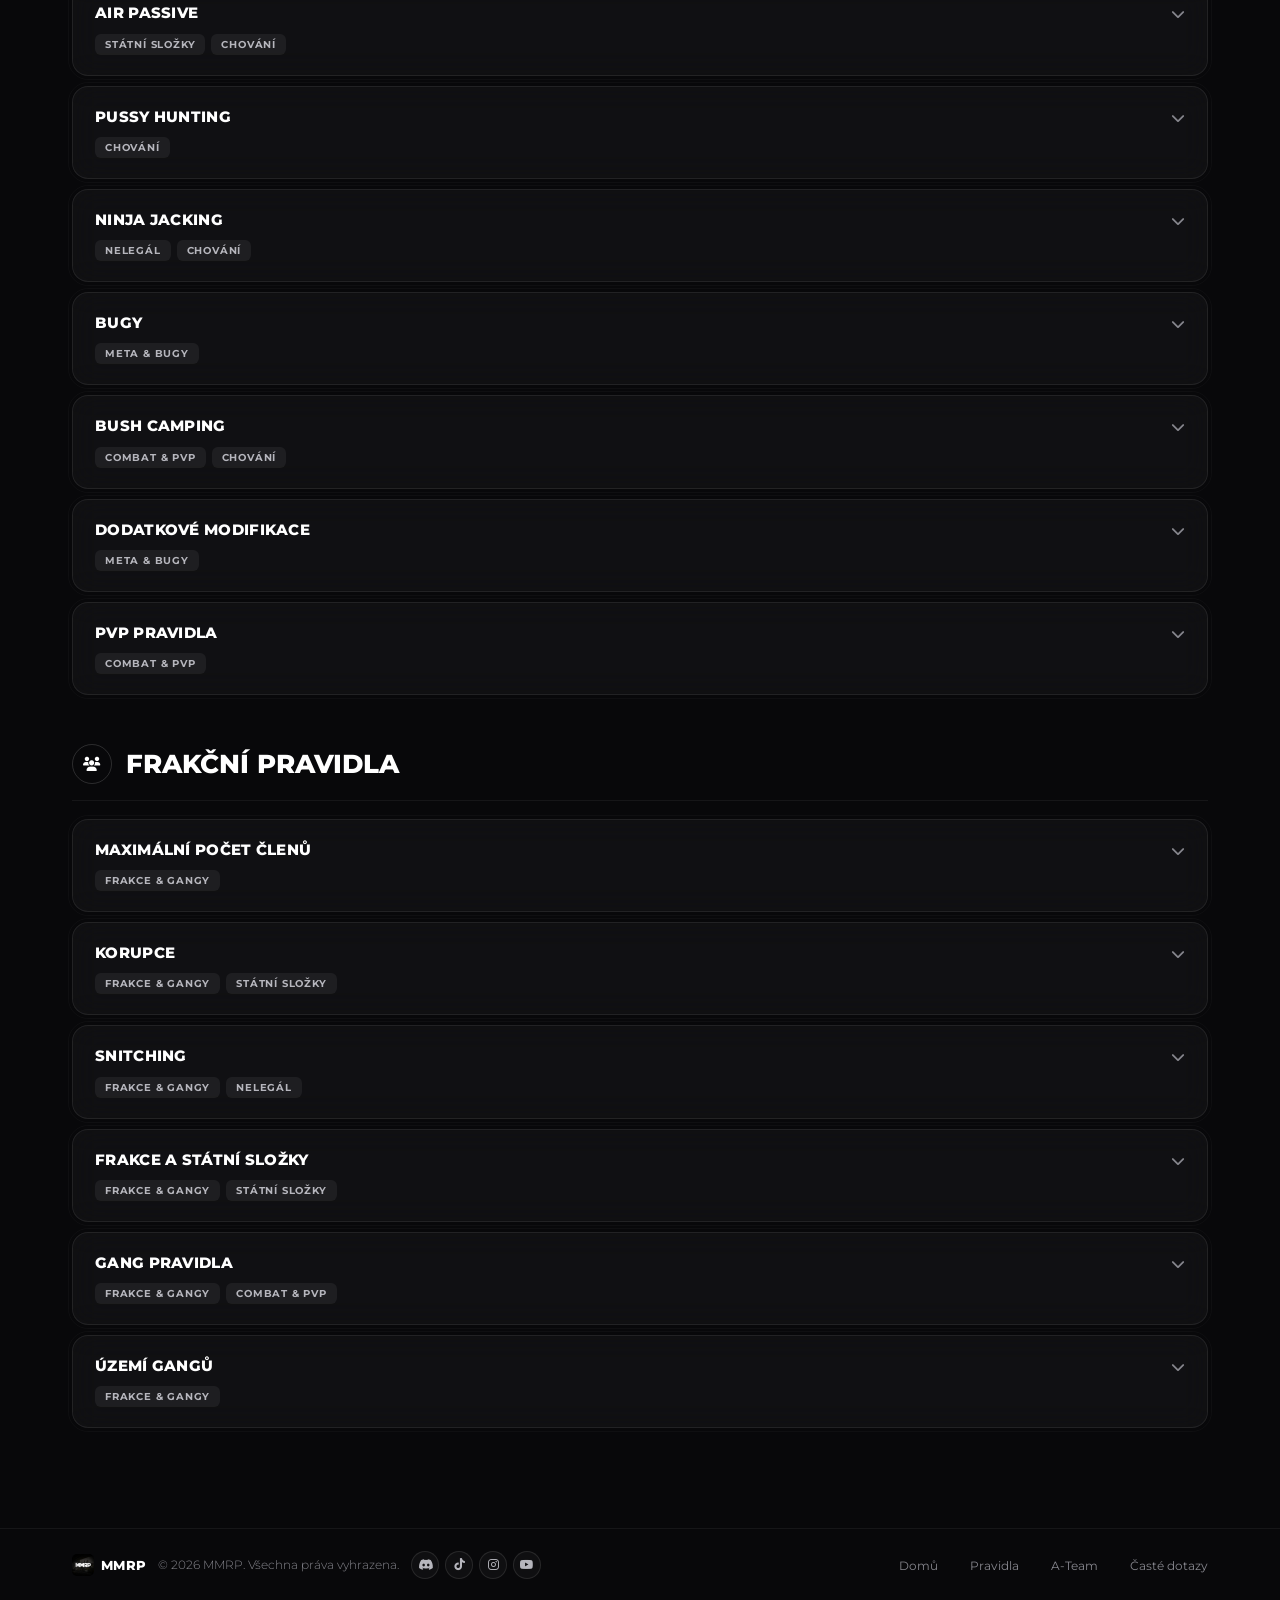
==== commit f7f3d2e6: "Redesign team page and unify pravidla page title styling - Team: category dividers with lines, 2-col" ====
--- a/pravidla.html
+++ b/pravidla.html
@@ -43,11 +43,13 @@
   </div>
 </nav>
 
-<header class="page-hero">
+<header class="page-hero page-hero--center">
   <div class="container">
     <a href="index.html" class="back-link"><i class="fa-solid fa-arrow-left"></i> Zpět</a>
-    <h1 class="page-title">Pravidla serveru</h1>
-    <p class="page-lead">Všechna pravidla MMRP na jednom místě. Vyhledej konkrétní pravidlo nebo filtruj podle kategorie.</p>
+    <div class="section-head">
+      <h1 class="page-title">Pravidla serveru</h1>
+      <p class="page-lead">Všechna pravidla MMRP na jednom místě. Vyhledej konkrétní pravidlo nebo filtruj podle kategorie.</p>
+    </div>
   </div>
 </header>
 
--- a/style.css
+++ b/style.css
@@ -124,6 +124,7 @@
 }
 
 .section-head{
+  text-align:center;
   margin-bottom:48px;
 }
 
@@ -131,8 +132,9 @@
   text-align:left;
 }
 
-.section-head--center{
-  text-align:center;
+.section-head--left .section-desc{
+  margin-left:0;
+  margin-right:0;
 }
 
 .section-head--center .section-desc{
@@ -159,21 +161,23 @@
 
 .section-title{
   font-family:var(--font-display);
-  font-weight:800;
-  font-size:clamp(30px, 4.5vw, 48px);
-  letter-spacing:-.01em;
-  line-height:1.08;
+  font-weight:900;
+  font-size:clamp(24px, 4vw, 36px);
+  letter-spacing:.05em;
+  line-height:1.2;
   text-transform:uppercase;
-  margin-bottom:16px;
+  color:var(--white);
+  margin-bottom:12px;
 }
 
 .section-desc{
-  color:var(--gray-300);
+  font-family:var(--font-display);
+  color:#a1a1aa;
   font-weight:400;
-  font-size:15px;
-  max-width:520px;
-  margin-bottom:0;
-  line-height:1.75;
+  font-size:clamp(12px, 1.4vw, 14px);
+  max-width:560px;
+  margin:0 auto;
+  line-height:1.5;
 }
 
 /* --- Scroll reveal --- */
@@ -414,7 +418,7 @@
   overflow:hidden;
 }
 
-/* Video pozadí — noční město, ztlumené overlay gradientem */
+/* Video pozadí — lokální soubor, ztlumené overlay gradientem */
 .hero-video-wrap{
   position:absolute;
   inset:0;
@@ -440,7 +444,7 @@
   height:56.25vw;
   min-width:177.78vh;
   min-height:100vh;
-  border:0;
+  object-fit:cover;
   transform:translate(-50%, -50%) scale(1.18);
   pointer-events:none;
   filter:saturate(.8) brightness(.55) contrast(1.05);
@@ -477,7 +481,7 @@
 .hero-desc{
   font-size:16px;
   font-weight:500;
-  color:var(--gray-300);
+  color:var(--white);
   max-width:520px;
   margin:20px auto 42px;
 }
@@ -667,143 +671,152 @@
 /* ============================== */
 /* TÝM                             */
 /* ============================== */
+.team-page{
+  padding-top:calc(var(--nav-height) + 32px);
+}
+
+.team-page .back-link{
+  margin-bottom:36px;
+}
+
+.team-board{
+  display:flex;
+  flex-direction:column;
+  gap:72px;
+}
+
+.team-group{
+  width:100%;
+}
+
+.team-category-head{
+  display:flex;
+  align-items:center;
+  gap:20px;
+  margin-bottom:32px;
+}
+
+.team-category-line{
+  flex:1;
+  height:1px;
+  background:linear-gradient(90deg, transparent, rgba(255,255,255,.14), transparent);
+}
+
+.team-category-title{
+  flex-shrink:0;
+  font-family:var(--font-display);
+  font-weight:900;
+  font-size:clamp(13px, 1.8vw, 15px);
+  letter-spacing:.14em;
+  text-transform:uppercase;
+  color:var(--white);
+  white-space:nowrap;
+}
+
 .team-grid{
-  display:flex;
-  flex-wrap:wrap;
-  justify-content:center;
-  gap:24px;
+  display:grid;
+  grid-template-columns:repeat(2, minmax(0, 1fr));
+  gap:14px;
+  max-width:760px;
+  margin:0 auto;
 }
 
 .team-card{
-  padding:36px 28px;
+  display:flex;
+  flex-direction:column;
+  align-items:center;
   text-align:center;
-  flex:0 1 calc(25% - 18px);
-  min-width:220px;
-  max-width:270px;
-}
-
-.avatar{
-  position:relative;
-  width:78px; height:78px;
+  padding:28px 20px 24px;
+  border-radius:12px;
+  border:1px solid rgba(255,255,255,.08);
+  background:#101010;
+  transition:border-color .3s ease, background .3s ease;
+}
+
+.team-card:hover{
+  border-color:rgba(255,255,255,.16);
+  background:#121212;
+}
+
+.team-avatar{
+  width:72px;
+  height:72px;
   border-radius:50%;
-  margin:0 auto 22px;
-  display:flex; align-items:center; justify-content:center;
   overflow:hidden;
-  font-family:var(--font-display);
-  font-weight:800;
-  font-size:22px;
-  letter-spacing:0;
-  background:linear-gradient(155deg, rgba(255,255,255,.14), rgba(255,255,255,.02));
-  border:1px solid var(--border-strong);
-  transition:border-color .4s ease;
-}
-.avatar img{
+  margin-bottom:18px;
+  border:1px solid rgba(255,255,255,.12);
+  background:#0a0a0a;
+}
+
+.team-avatar img{
   width:100%;
   height:100%;
   object-fit:cover;
 }
 
+.team-name{
+  font-family:var(--font-display);
+  font-size:15px;
+  font-weight:700;
+  letter-spacing:.01em;
+  color:var(--white);
+  margin-bottom:12px;
+  line-height:1.3;
+  word-break:break-word;
+}
+
+.team-role{
+  display:inline-block;
+  padding:7px 14px;
+  border-radius:999px;
+  background:var(--white);
+  color:var(--bg);
+  font-family:var(--font-display);
+  font-size:10px;
+  font-weight:700;
+  letter-spacing:.08em;
+  text-transform:uppercase;
+  line-height:1;
+}
+
 .team-status{
   text-align:center;
-  color:var(--gray-500);
-  font-family:var(--font-display);
-  font-size:13.5px;
-  padding:40px 0;
+  color:#a1a1aa;
+  font-family:var(--font-display);
+  font-size:14px;
+  padding:32px 0 48px;
 }
 
 .team-updated{
   text-align:center;
   color:var(--gray-500);
   font-family:var(--font-display);
-  font-size:12px;
-  letter-spacing:.05em;
-  margin-top:44px;
-}
-
-/* --- Kategorie týmu: Management (fialová) / High Staff (červená) / Staff (modrá) --- */
-:root{
-  --glow-management: 168, 85, 247;
-  --glow-highstaff:  239, 68, 68;
-  --glow-staff:      59, 130, 246;
-}
-
-.team-group{ margin-bottom:64px; }
-.team-group:last-child{ margin-bottom:0; }
-
-.team-group-title{
-  position:relative;
-  left:50%;
-  width:100vw;
-  max-width:100vw;
-  margin:0 0 28px;
-  transform:translateX(-50%);
-  padding:16px var(--content-pad);
-  font-family:var(--font-display);
-  font-weight:800;
-  font-size:clamp(26px, 3vw, 32px);
-  line-height:1.2;
-  letter-spacing:-.005em;
-  text-transform:uppercase;
-  text-align:center;
-  color:var(--bg);
-  background:var(--white);
-  box-sizing:border-box;
-}
-
-/* Kategorie: barevný akcent na rámečku avataru */
-.team-card[data-category="management"] .avatar{
-  border:2px solid rgb(var(--glow-management));
-}
-.team-card[data-category="high-staff"] .avatar{
-  border:2px solid rgb(var(--glow-highstaff));
-}
-.team-card[data-category="staff"] .avatar{
-  border:2px solid rgb(var(--glow-staff));
-}
-
-.team-card:hover{
-  transform:translateZ(0);
-  border-color:var(--border);
-  outline-color:rgba(255,255,255,.03);
-  box-shadow:none;
-}
-.team-card:hover::before{
-  opacity:0;
-  transform:translate(-18%, -18%) scale(.3);
-}
-
-.team-name{
-  font-size:16.5px;
-  font-weight:700;
-  margin-bottom:6px;
-}
-
-.team-role{
-  font-family:var(--font-display);
-  font-weight:700;
-  font-size:11.5px;
-  letter-spacing:.06em;
-  text-transform:uppercase;
-  color:var(--white);
-  display:inline-block;
-  padding:6px 14px;
-  border:none;
-  border-radius:6px;
-}
-.team-card[data-category="management"] .team-role{
-  background:rgb(var(--glow-management));
-}
-.team-card[data-category="high-staff"] .team-role{
-  background:rgb(var(--glow-highstaff));
-}
-.team-card[data-category="staff"] .team-role{
-  background:rgb(var(--glow-staff));
-}
-
-
-.team-card[data-category="management"] { --glow-color: var(--glow-management); }
-.team-card[data-category="high-staff"] { --glow-color: var(--glow-highstaff); }
-.team-card[data-category="staff"] { --glow-color: var(--glow-staff); }
+  font-size:11px;
+  letter-spacing:.04em;
+  margin-top:48px;
+}
+
+.team-cta{
+  display:flex;
+  justify-content:center;
+  margin-top:56px;
+}
+
+@media (max-width:640px){
+  .team-board{ gap:56px; }
+  .team-grid{
+    grid-template-columns:1fr;
+    max-width:360px;
+  }
+  .team-category-head{ gap:14px; }
+}
+
+@media (min-width:900px){
+  .team-group[data-category="staff"] .team-grid{
+    max-width:960px;
+    grid-template-columns:repeat(3, minmax(0, 1fr));
+  }
+}
 
 /* ============================== */
 /* FINÁLNÍ CTA PÁS                 */
@@ -816,23 +829,6 @@
   border-bottom:1px solid var(--border);
 }
 
-.cta-title{
-  font-family:var(--font-display);
-  font-weight:800;
-  font-size:clamp(28px, 4.5vw, 46px);
-  letter-spacing:-.01em;
-  text-transform:uppercase;
-  margin-bottom:20px;
-}
-
-.cta-desc{
-  color:var(--gray-300);
-  font-weight:400;
-  font-size:15px;
-  max-width:480px;
-  margin:0 auto 40px;
-  line-height:1.75;
-}
 .cta-band .btn-row{ justify-content:center; }
 
 /* ============================== */
@@ -992,10 +988,6 @@
 /* ============================== */
 @media (max-width:1024px){
   .features-grid{ grid-template-columns:repeat(2, 1fr); }
-  .team-card{
-    flex:0 1 calc(50% - 12px);
-    max-width:none;
-  }
 }
 
 @media (max-width:640px){
@@ -1003,10 +995,6 @@
   .container{ padding:0 22px; }
   :root{ --content-pad:22px; }
   .features-grid{ grid-template-columns:1fr; }
-  .team-card{
-    flex:0 1 calc(50% - 7px);
-    min-width:0;
-  }
   .faq-answer-inner,
   .faq-item.open .faq-answer-inner{
     padding-left:16px;
@@ -1021,7 +1009,7 @@
    PODSTRÁNKY (Pravidla, Whitelist, FAQ, Nahlásit chybu, Stížnost)
    ============================================================ */
 .page-hero{
-  padding:calc(var(--nav-height) + 70px) 0 60px;
+  padding:calc(var(--nav-height) + 48px) 0 56px;
   position:relative;
   border-bottom:1px solid var(--border);
 }
@@ -1040,22 +1028,41 @@
 }
 .back-link:hover{ color:var(--white); gap:12px; }
 
+.page-hero--center{
+  text-align:center;
+}
+
+.page-hero--center .back-link{
+  display:inline-flex;
+}
+
+.page-hero--center .section-head{
+  margin-bottom:0;
+}
+
+.page-hero--center .page-lead{
+  margin-left:auto;
+  margin-right:auto;
+}
+
 .page-title{
   font-family:var(--font-display);
-  font-weight:800;
-  font-size:clamp(30px, 4.5vw, 48px);
-  letter-spacing:-.01em;
-  line-height:1.08;
+  font-weight:900;
+  font-size:clamp(24px, 4vw, 36px);
+  letter-spacing:.05em;
+  line-height:1.2;
   text-transform:uppercase;
-  margin-bottom:16px;
+  color:var(--white);
+  margin-bottom:12px;
 }
 
 .page-lead{
-  color:var(--gray-300);
+  font-family:var(--font-display);
+  color:#a1a1aa;
   font-weight:400;
-  max-width:620px;
-  font-size:15px;
-  line-height:1.75;
+  font-size:clamp(12px, 1.4vw, 14px);
+  max-width:560px;
+  line-height:1.5;
 }
 
 /* --- Pravidla (skupiny pravidel) --- */
@@ -1174,7 +1181,7 @@
   font-family:var(--font-display);
   font-size:13px;
   font-weight:700;
-  color:var(--gray-300);
+  color:var(--white);
   letter-spacing:0;
 }
 
